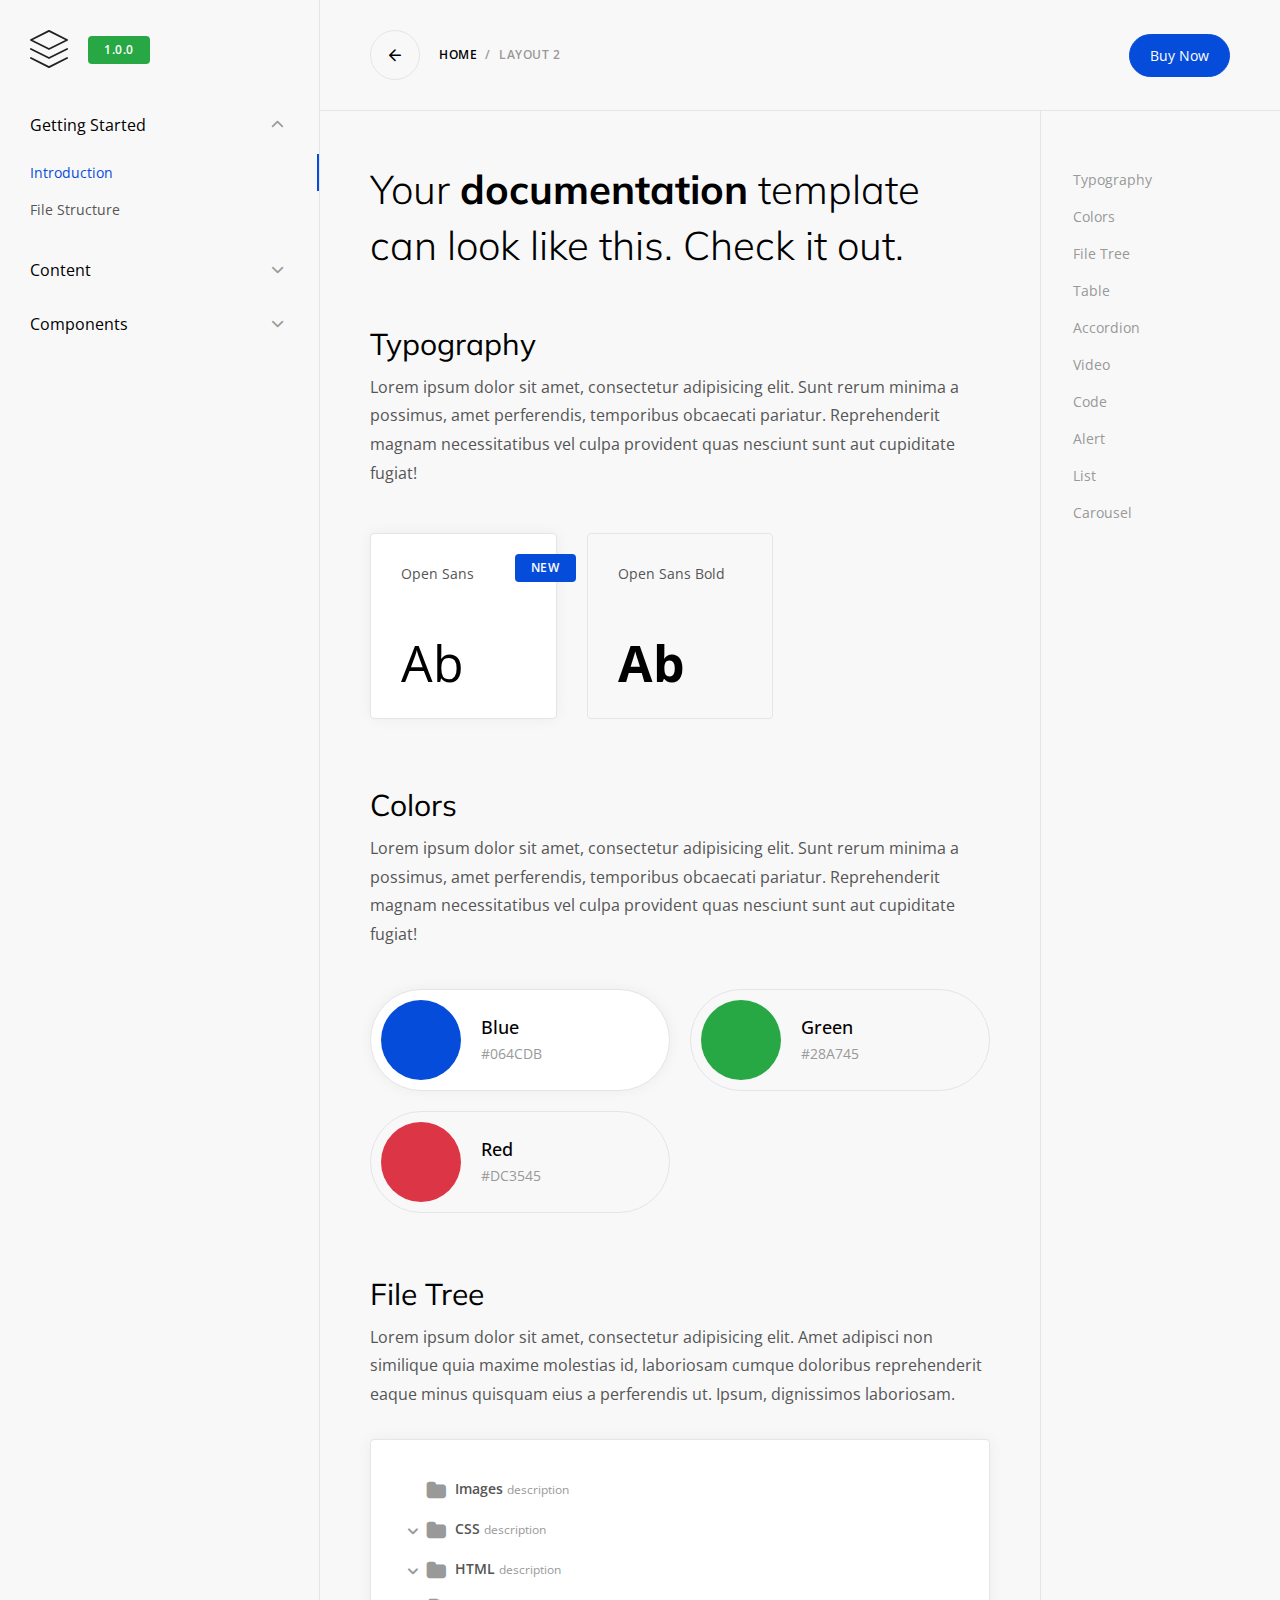
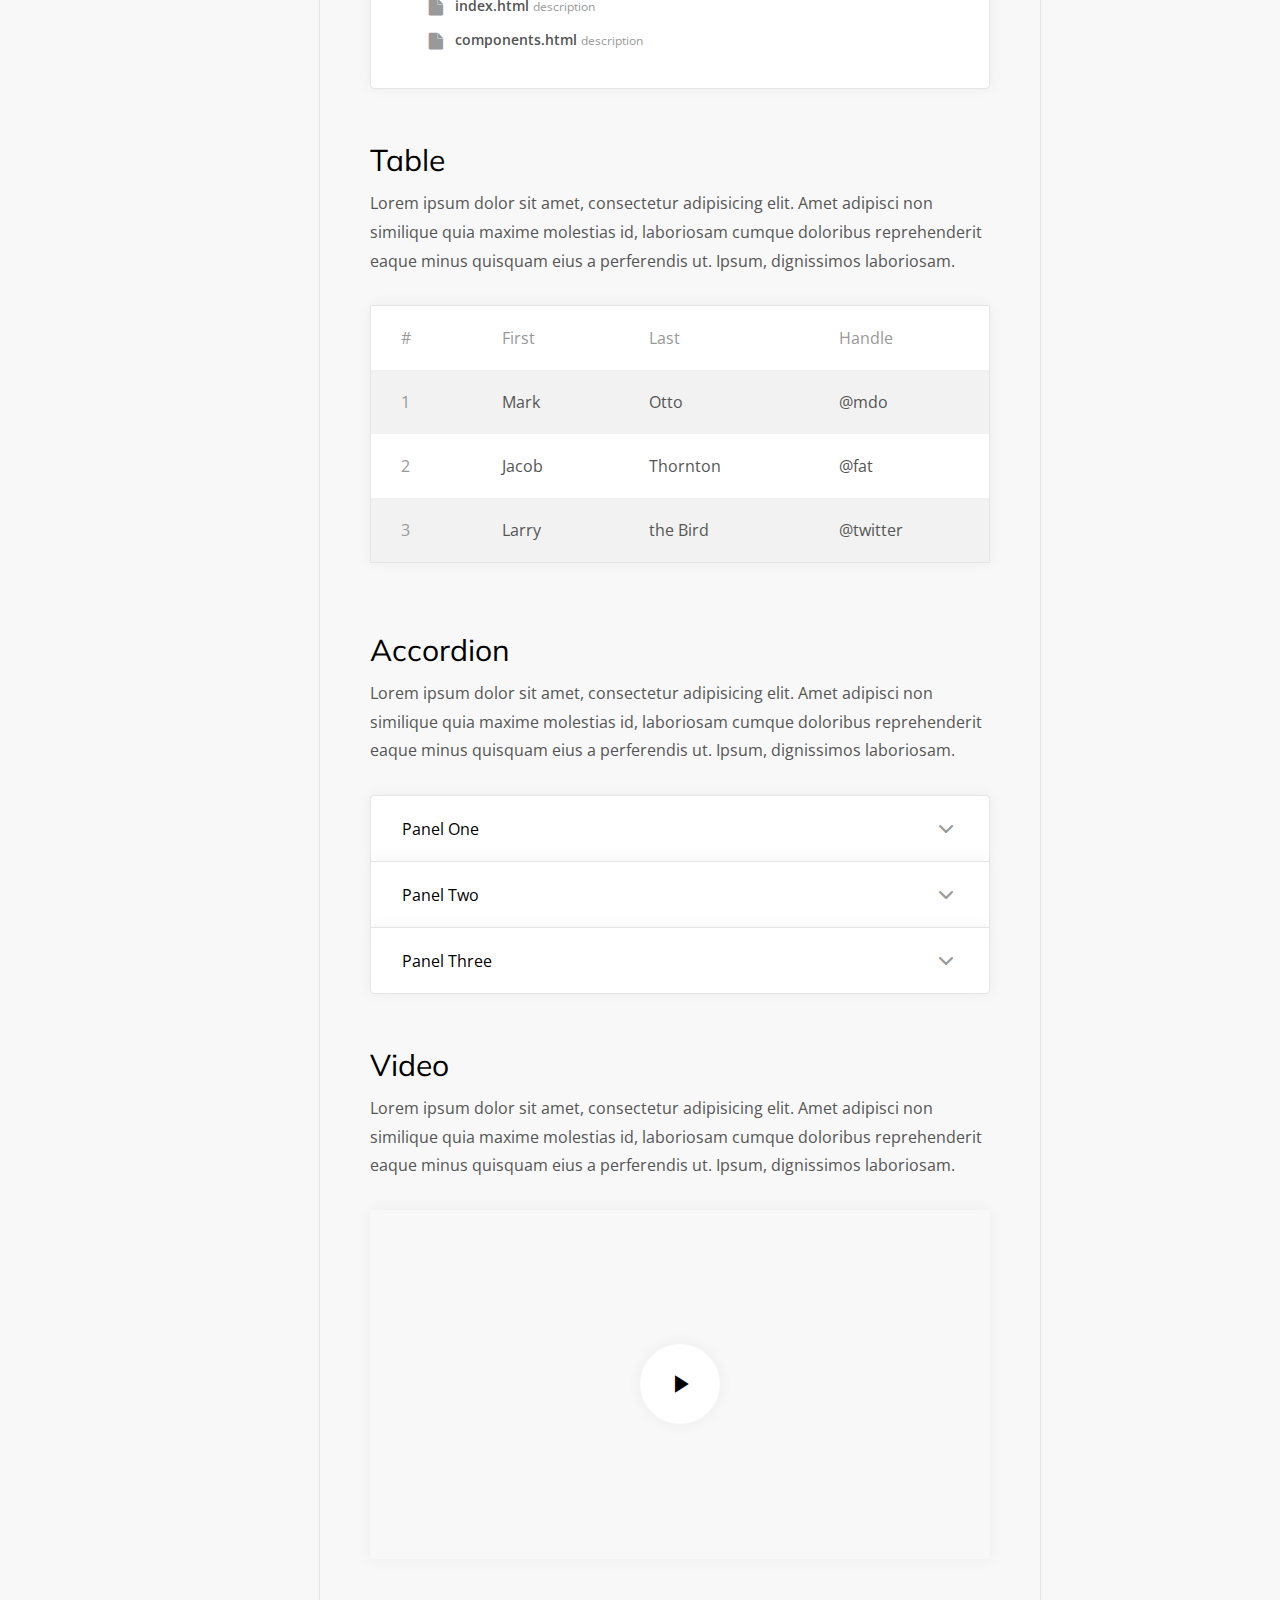
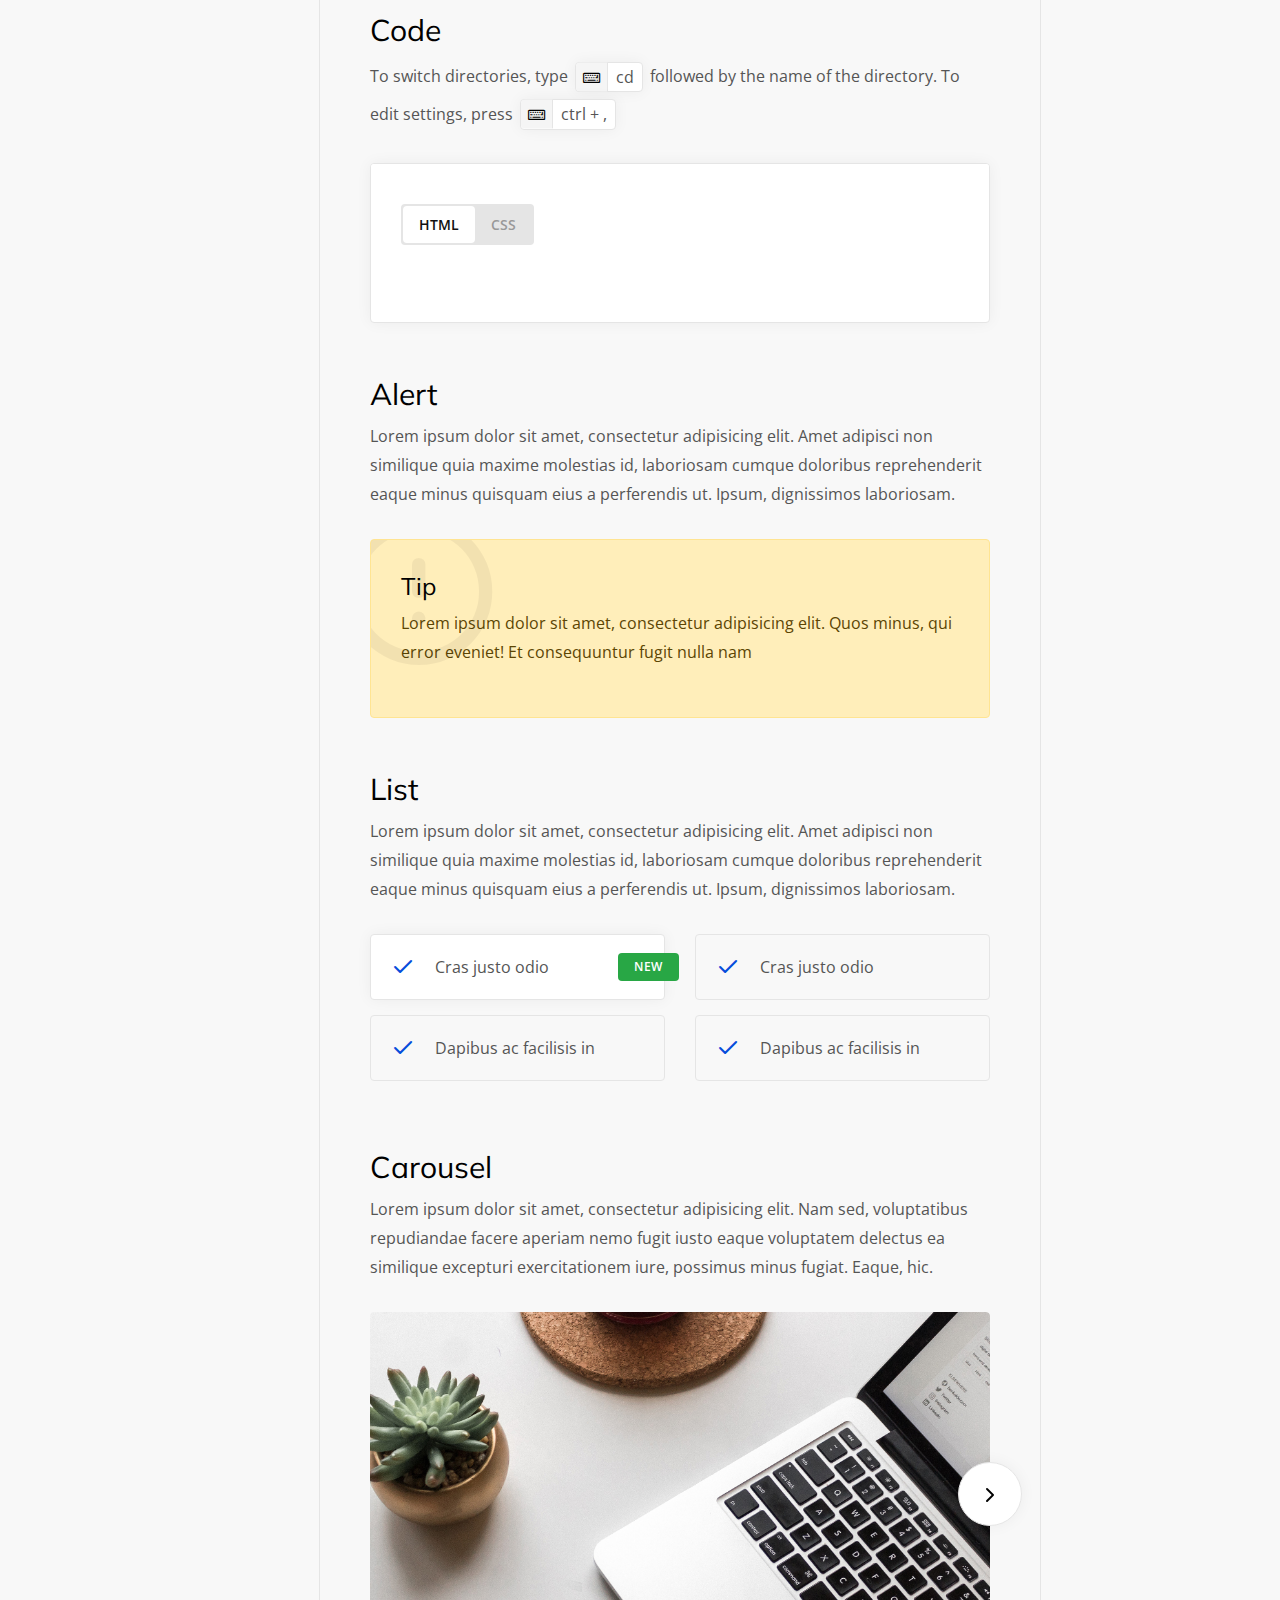
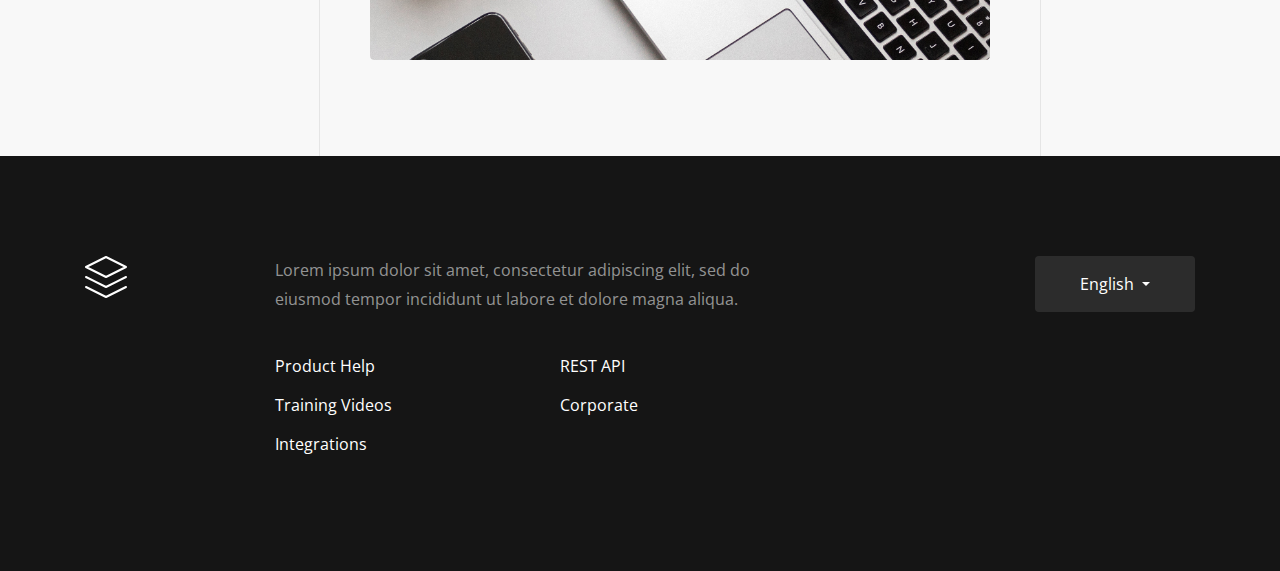
==== html/docs/layout-2.html @ 53ed900e "guidebook theme" ====
<!doctype html>
<html lang="en">
  <head>
    <meta charset="utf-8">
    <meta name="viewport" content="width=device-width, initial-scale=1, shrink-to-fit=no">
    <link rel="stylesheet" href="../../assets/css/vendor.css" />
    <link rel="stylesheet" href="../../assets/css/style.css" />

    <title>Layout - 2</title>
  </head>
  <body data-spy="scroll" data-target="#toc">


    <section class="py-0">
      <div class="container-fluid">
        <div class="row justify-content-between">

          <!-- navigation -->
          <aside class="col-lg-3 col-xxl-2 p-3 doc-sidebar">
            <div class="sticky">
              <nav class="navbar navbar-vertical navbar-expand-lg navbar-light">
                <div>
                  <a href="../../index.html" class="navbar-brand"><img src="../../assets/images/logo.svg" alt="Logo"><span class="badge badge-green ml-2">1.0.0</span></a>
                  <button class="navbar-toggler" type="button" data-toggle="collapse" data-target="#navbarSupportedContent" aria-controls="navbarSupportedContent" aria-expanded="false" aria-label="Toggle navigation">
                    <span class="navbar-toggler-icon"></span>
                  </button>
                </div>


                <div class="collapse navbar-collapse" id="navbarSupportedContent">
                  <ul id="page-nav" class="nav flex-column nav-vertical-2">
                    <li class="nav-item active">
                      <a class="nav-link" data-toggle="collapse" href="#menu-1" role="button" aria-expanded="true" aria-controls="menu-1">Getting Started</a>
                      <div class="collapse show" id="menu-1" data-parent="#page-nav">
                        <ul class="nav flex-column">
                          <li class="nav-item">
                            <a class="nav-link active" href="#">Introduction</a>
                          </li>
                          <li class="nav-item">
                            <a class="nav-link" href="#">File Structure</a>
                          </li>
                        </ul>
                      </div>
                    </li>
                    <li class="nav-item">
                      <a class="nav-link" data-toggle="collapse" href="#menu-2" role="button" aria-expanded="false" aria-controls="menu-2">Content</a>
                      <div class="collapse" id="menu-2" data-parent="#page-nav">
                        <div>
                          <ul class="nav flex-column">
                            <li class="nav-item">
                              <a class="nav-link" href="#">Typography</a>
                            </li>
                            <li class="nav-item">
                              <a class="nav-link" href="#">Tables</a>
                            </li>
                            <li class="nav-item">
                              <a class="nav-link" href="#">Images</a>
                            </li>
                          </ul>
                        </div>
                      </div>
                    </li>
                    <li class="nav-item">
                      <a class="nav-link" data-toggle="collapse" href="#menu-3" role="button" aria-expanded="false" aria-controls="menu-3">Components</a>
                      <div class="collapse" id="menu-3" data-parent="#page-nav">
                        <div>
                          <ul class="nav flex-column">
                            <li class="nav-item">
                              <a class="nav-link" href="#">Accordions</a>
                            </li>
                            <li class="nav-item">
                              <a class="nav-link" href="#">Alerts</a>
                            </li>
                            <li class="nav-item">
                              <a class="nav-link" href="#">Boxes</a>
                            </li>
                            <li class="nav-item">
                              <a class="nav-link" href="#">Buttons</a>
                            </li>
                            <li class="nav-item">
                              <a class="nav-link" href="#">Cards</a>
                            </li>
                            <li class="nav-item">
                              <a class="nav-link" href="#">Carousels</a>
                            </li>
                            <li class="nav-item">
                              <a class="nav-link" href="#">Code</a>
                            </li>
                            <li class="nav-item">
                              <a class="nav-link" href="#">Forms</a>
                            </li>
                            <li class="nav-item">
                              <a class="nav-link" href="#">List Groups</a>
                            </li>
                            <li class="nav-item">
                              <a class="nav-link" href="#">Steps</a>
                            </li>
                            <li class="nav-item">
                              <a class="nav-link" href="#">Tabs</a>
                            </li>
                            <li class="nav-item">
                              <a class="nav-link" href="#">Widgets</a>
                            </li>
                            <li class="nav-item">
                              <a class="nav-link" href="#">Mixed</a>
                            </li>
                          </ul>
                        </div>
                      </div>
                    </li>
                  </ul>
                </div>
              </nav>
            </div>
          </aside>
          <!-- / navigation -->


          <!-- content -->
          <article class="col-lg-9 col-xxl-10 doc-content">

            <div class="row">
              <div class="col">
                <div class="doc-content-header">
                  <div class="row align-items-center">
                    <div class="col">
                      <nav aria-label="breadcrumb" class="align-items-center">
                        <a href="../../index.html" class="breadcrumb-back" title="Back"></a>
                        <ol class="breadcrumb d-none d-lg-inline-flex"> 
                          <li class="breadcrumb-item"><a href="../../index.html">Home</a></li>
                          <li class="breadcrumb-item active" aria-current="page">Layout 2</li>
                        </ol>
                      </nav>
                    </div>
                    <div class="col text-right">
                      <a href="" class="btn btn-sm btn-primary btn-rounded">Buy Now</a>
                    </div>
                  </div>
                </div>
              </div>
            </div>

            <div class="row justify-content-between doc-content-body">
              <article class="col-md-9 col-xxl-8">

                <h1 class="h2 font-weight-light">Your <b>documentation</b> template can look like this. Check it out.</h1>


                <!-- typogrpahy -->
                <section id="section-1">
                  <h2 class="section-title-2">Typography <a data-scroll href="#section-1" class="anchor" data-toggle="tooltip" data-placement="top" title="Copy URL"><i class="icon-hash"></i></a></h2>
                  <p>Lorem ipsum dolor sit amet, consectetur adipisicing elit. Sunt rerum minima a possimus, amet perferendis, temporibus obcaecati pariatur. Reprehenderit magnam necessitatibus vel culpa provident quas nesciunt sunt aut cupiditate fugiat!</p>
                  <div class="row gutter-3">
                    <div class="col-6 col-md-4 col-xxl-3">
                      <div class="type boxed">
                        <div>
                          <span class="badge badge-primary">New</span>
                          <h5 class="type-title">Open Sans</h5>
                          <div class="type-example">
                            <span>Ab</span>
                          </div>
                        </div>
                      </div>
                    </div>
                    <div class="col-6 col-md-4 col-xxl-3">
                      <div class="type bordered">
                        <div>
                          <h5 class="type-title">Open Sans Bold</h5>
                          <div class="type-example">
                            <span class="font-weight-bold">Ab</span>
                          </div>
                        </div>
                      </div>
                    </div>
                  </div>
                </section>
                <!-- / typography -->


                <!-- colors -->
                <section id="section-2">
                  <h2 class="section-title-2">Colors <a data-scroll href="#section-2" class="anchor" data-toggle="tooltip" data-placement="top" title="Copy URL"><i class="icon-hash"></i></a></h2>
                  <p>Lorem ipsum dolor sit amet, consectetur adipisicing elit. Sunt rerum minima a possimus, amet perferendis, temporibus obcaecati pariatur. Reprehenderit magnam necessitatibus vel culpa provident quas nesciunt sunt aut cupiditate fugiat!</p>
                  <div class="row gutter-2">
                    <div class="col-md-6 col-xxl-4">
                      <div class="color boxed">
                        <span class="color-example bg-blue"></span>
                        <div class="color-info">
                          <h5 class="color-title">Blue</h5>
                          <span>#064CDB</span>
                        </div>
                      </div>
                    </div>
                    <div class="col-md-6 col-xxl-4">
                      <div class="color bordered">
                        <span class="color-example bg-green"></span>
                        <div class="color-info">
                          <h5 class="color-title">Green</h5>
                          <span>#28a745</span>
                        </div>
                      </div>
                    </div>
                    <div class="col-md-6 col-xxl-4">
                      <div class="color bordered">
                        <span class="color-example bg-red"></span>
                        <div class="color-info">
                          <h5 class="color-title">Red</h5>
                          <span>#dc3545</span>
                        </div>
                      </div>
                    </div>
                  </div>
                </section>
                <!-- / colors -->


                <!-- file tree -->
                <section id="section-3">
                  <h2 class="section-title-2">File Tree <a data-scroll href="#section-3" class="anchor" data-toggle="tooltip" data-placement="top" title="Copy URL"><i class="icon-hash"></i></a></h2>
                  <p>Lorem ipsum dolor sit amet, consectetur adipisicing elit. Amet adipisci non similique quia maxime molestias id, laboriosam cumque doloribus reprehenderit eaque minus quisquam eius a perferendis ut. Ipsum, dignissimos laboriosam.</p>
                  <div class="row">
                    <div class="col col-xxl-8">
                      <div class="boxed p-3">
                        <ul class="file-tree">
                          <li class="file-tree-folder empty">Images
                            <span>description</span>
                          </li>
                          <li class="file-tree-folder">CSS
                            <span>description</span>
                            <ul>
                              <li>file name <span>description</span></li>
                              <li>file name <span>description</span></li>
                            </ul>
                          </li>
                          <li class="file-tree-folder">HTML
                            <span>description</span>
                            <ul>
                              <li class="file-tree-folder">PAGES
                                <span>description</span>
                                <ul>
                                  <li>file name <span>description</span></li>
                                  <li>file name <span>description</span></li>
                                  <li>file name <span>description</span></li>
                                </ul>
                              </li>
                              <li>file name <span>description</span></li>
                              <li>file name <span>description</span></li>
                            </ul>
                          </li>
                          <li>index.html <span>description</span></li>
                          <li>components.html <span>description</span></li>
                        </ul>
                      </div>
                    </div>
                  </div>
                </section>
                <!-- / file tree -->


                <!-- table -->
                <section id="section-4">
                  <h2 class="section-title-2">Table <a data-scroll href="#section-4" class="anchor" data-toggle="tooltip" data-placement="top" title="Copy URL"><i class="icon-hash"></i></a></h2>
                  <p>Lorem ipsum dolor sit amet, consectetur adipisicing elit. Amet adipisci non similique quia maxime molestias id, laboriosam cumque doloribus reprehenderit eaque minus quisquam eius a perferendis ut. Ipsum, dignissimos laboriosam.</p>
                  <div class="row">
                    <div class="col col-xxl-8">
                      <div class="table-responsive-md">
                        <table class="table table-striped boxed">
                          <thead>
                            <tr>
                              <th scope="col">#</th>
                              <th scope="col">First</th>
                              <th scope="col">Last</th>
                              <th scope="col">Handle</th>
                            </tr>
                          </thead>
                          <tbody>
                            <tr>
                              <th scope="row">1</th>
                              <td>Mark</td>
                              <td>Otto</td>
                              <td>@mdo</td>
                            </tr>
                            <tr>
                              <th scope="row">2</th>
                              <td>Jacob</td>
                              <td>Thornton</td>
                              <td>@fat</td>
                            </tr>
                            <tr>
                              <th scope="row">3</th>
                              <td>Larry</td>
                              <td>the Bird</td>
                              <td>@twitter</td>
                            </tr>
                          </tbody>
                        </table>
                      </div>
                    </div>
                  </div>
                </section>
                <!-- / table -->


                <!-- accordion -->
                <section id="section-5">
                  <h2 class="section-title-2">Accordion <a data-scroll href="#section-5" class="anchor" data-toggle="tooltip" data-placement="top" title="Copy URL"><i class="icon-hash"></i></a></h2>
                  <p>Lorem ipsum dolor sit amet, consectetur adipisicing elit. Amet adipisci non similique quia maxime molestias id, laboriosam cumque doloribus reprehenderit eaque minus quisquam eius a perferendis ut. Ipsum, dignissimos laboriosam.</p>
                  <div class="row">
                    <div class="col col-xxl-8">
                      <div class="accordion accordion-card" id="accordionExample">
                        <div class="card">
                          <div class="card-header" id="headingOne">
                            <h5 class="mb-0">
                              <button class="btn btn-link" type="button" data-toggle="collapse" data-target="#collapseOne" aria-expanded="false" aria-controls="collapseOne">
                                Panel One
                              </button>
                            </h5>
                          </div>

                          <div id="collapseOne" class="collapse" aria-labelledby="headingOne" data-parent="#accordionExample">
                            <div class="card-body">
                              Anim pariatur cliche reprehenderit, enim eiusmod high life accusamus terry richardson ad squid. 3 wolf moon officia aute, non cupidatat skateboard dolor brunch. Food truck quinoa nesciunt laborum eiusmod. Brunch 3 wolf moon tempor, sunt aliqua put a bird on it squid single-origin coffee nulla assumenda shoreditch et. Nihil anim keffiyeh helvetica, craft beer labore wes anderson cred nesciunt sapiente ea proident. Ad vegan excepteur butcher vice lomo. Leggings occaecat craft beer farm-to-table, raw denim aesthetic synth nesciunt you probably haven't heard of them accusamus labore sustainable VHS.
                            </div>
                          </div>
                        </div>
                        <div class="card">
                          <div class="card-header" id="headingTwo">
                            <h5 class="mb-0">
                              <button class="btn btn-link collapsed" type="button" data-toggle="collapse" data-target="#collapseTwo" aria-expanded="false" aria-controls="collapseTwo">
                                Panel Two
                              </button>
                            </h5>
                          </div>
                          <div id="collapseTwo" class="collapse" aria-labelledby="headingTwo" data-parent="#accordionExample">
                            <div class="card-body">
                              Anim pariatur cliche reprehenderit, enim eiusmod high life accusamus terry richardson ad squid. 3 wolf moon officia aute, non cupidatat skateboard dolor brunch. Food truck quinoa nesciunt laborum eiusmod. Brunch 3 wolf moon tempor, sunt aliqua put a bird on it squid single-origin coffee nulla assumenda shoreditch et. Nihil anim keffiyeh helvetica, craft beer labore wes anderson cred nesciunt sapiente ea proident. Ad vegan excepteur butcher vice lomo. Leggings occaecat craft beer farm-to-table, raw denim aesthetic synth nesciunt you probably haven't heard of them accusamus labore sustainable VHS.
                            </div>
                          </div>
                        </div>
                        <div class="card">
                          <div class="card-header" id="headingThree">
                            <h5 class="mb-0">
                              <button class="btn btn-link collapsed" type="button" data-toggle="collapse" data-target="#collapseThree" aria-expanded="false" aria-controls="collapseThree">
                                Panel Three
                              </button>
                            </h5>
                          </div>
                          <div id="collapseThree" class="collapse" aria-labelledby="headingThree" data-parent="#accordionExample">
                            <div class="card-body">
                              Anim pariatur cliche reprehenderit, enim eiusmod high life accusamus terry richardson ad squid. 3 wolf moon officia aute, non cupidatat skateboard dolor brunch. Food truck quinoa nesciunt laborum eiusmod. Brunch 3 wolf moon tempor, sunt aliqua put a bird on it squid single-origin coffee nulla assumenda shoreditch et. Nihil anim keffiyeh helvetica, craft beer labore wes anderson cred nesciunt sapiente ea proident. Ad vegan excepteur butcher vice lomo. Leggings occaecat craft beer farm-to-table, raw denim aesthetic synth nesciunt you probably haven't heard of them accusamus labore sustainable VHS.
                            </div>
                          </div>
                        </div>
                      </div>
                    </div>
                  </div>
                </section>
                <!-- / accordion -->


                <!-- video -->
                <section id="section-6">
                  <h2 class="section-title-2">Video <a data-scroll href="#section-6" class="anchor" data-toggle="tooltip" data-placement="top" title="Copy URL"><i class="icon-hash"></i></a></h2>
                  <p>Lorem ipsum dolor sit amet, consectetur adipisicing elit. Amet adipisci non similique quia maxime molestias id, laboriosam cumque doloribus reprehenderit eaque minus quisquam eius a perferendis ut. Ipsum, dignissimos laboriosam.</p>
                  <div class="row">
                    <div class="col">
                      <video
                        id="video"
                        class="youtube video-js vjs-default-skin video-16-9"
                        controls
                        width="640" height="264"
                        data-setup='{ "techOrder": ["youtube"], "sources": [{ "type": "video/youtube", "src": "https://www.youtube.com/watch?v=DkeiKbqa02g"}], "youtube": { "ytControls": 2 } }'
                      >
                      </video>
                    </div>
                  </div>
                </section>
                <!-- / video -->


                <!-- code -->
                <section id="section-7">
                  <h2 class="section-title-2">Code <a data-scroll href="#section-7" class="anchor" data-toggle="tooltip" data-placement="top" title="Copy URL"><i class="icon-hash"></i></a></h2>
                  <p>To switch directories, type <kbd class="kbd">cd</kbd> followed by the name of the directory. To edit settings, press <kbd class="kbd">ctrl + ,</kbd></p>
                  <div class="row">
                    <div class="col">
                      <div class="card">
                        <div class="card-header no-border bg-white pb-0">
                          <ul class="nav nav-pills card-header-pills lavalamp" id="myTab" role="tablist">
                            <li class="nav-item">
                              <a class="nav-link active" id="home-tab" data-toggle="tab" href="#home" role="tab" aria-controls="home" aria-selected="true">HTML</a>
                            </li>
                            <li class="nav-item">
                              <a class="nav-link" id="profile-tab" data-toggle="tab" href="#profile" role="tab" aria-controls="profile" aria-selected="false">CSS</a>
                            </li>
                          </ul>
                        </div>
                        <div class="card-body">
                          <div class="tab-content" id="myTabContent">
                            <div class="tab-pane fade show active" id="home" role="tabpanel" aria-labelledby="home-tab">
                              <pre><code class="language-markup"></code></pre>
                            </div>
                            <div class="tab-pane fade" id="profile" role="tabpanel" aria-labelledby="profile-tab">
                              <pre><code class="language-css"></code></pre>
                            </div>
                          </div>
                        </div>
                      </div>
                    </div>
                  </div>
                </section>
                <!-- / code -->


                <!-- alerts -->
                <section id="section-8">
                  <h2 class="section-title-2">Alert <a data-scroll href="#section-8" class="anchor" data-toggle="tooltip" data-placement="top" title="Copy URL"><i class="icon-hash"></i></a></h2>
                  <p>Lorem ipsum dolor sit amet, consectetur adipisicing elit. Amet adipisci non similique quia maxime molestias id, laboriosam cumque doloribus reprehenderit eaque minus quisquam eius a perferendis ut. Ipsum, dignissimos laboriosam.</p>
                  <div class="row">
                    <div class="col">
                      <div class="alert alert-warning" role="alert">
                        <h4>Tip</h4>
                        <p>Lorem ipsum dolor sit amet, consectetur adipisicing elit. Quos minus, qui error eveniet! Et consequuntur fugit nulla nam</p>
                        <i class="icon-alert-circle"></i>
                      </div>
                    </div>
                  </div>
                </section>
                <!-- / alerts -->


                <!-- lists -->
                <section id="section-9">
                  <h2 class="section-title-2">List <a data-scroll href="#section-9" class="anchor" data-toggle="tooltip" data-placement="top" title="Copy URL"><i class="icon-hash"></i></a></h2>
                  <p>Lorem ipsum dolor sit amet, consectetur adipisicing elit. Amet adipisci non similique quia maxime molestias id, laboriosam cumque doloribus reprehenderit eaque minus quisquam eius a perferendis ut. Ipsum, dignissimos laboriosam.</p>
                  <div class="row">
                    <div class="col-md-6 col-xxl-4">
                      <ul class="list-group list-group-lines">
                        <li class="list-group-item d-flex align-items-center boxed">
                          <i class="icon-check2 mr-2 text-primary fs-24"></i>
                          Cras justo odio
                          <span class="badge badge-green">New</span>
                        </li>
                        <li class="list-group-item d-flex align-items-center">
                          <i class="icon-check2 mr-2 text-primary fs-24"></i>
                          Dapibus ac facilisis in
                        </li>
                      </ul>
                    </div>
                    <div class="col-md-6 col-xxl-4">
                      <ul class="list-group list-group-lines">
                        <li class="list-group-item d-flex align-items-center">
                          <i class="icon-check2 mr-2 text-primary fs-24"></i>
                          Cras justo odio
                        </li>
                        <li class="list-group-item d-flex align-items-center">
                          <i class="icon-check2 mr-2 text-primary fs-24"></i>
                          Dapibus ac facilisis in
                        </li>
                      </ul>
                    </div>
                  </div>
                </section>
                <!-- / lists -->



                <!-- carousel -->
                <section id="section-10">
                  <h2 class="section-title-2">Carousel <a data-scroll href="#section-10" class="anchor" data-toggle="tooltip" data-placement="top" title="Copy URL"><i class="icon-hash"></i></a></h2>
                  <p>Lorem ipsum dolor sit amet, consectetur adipisicing elit. Nam sed, voluptatibus repudiandae facere aperiam nemo fugit iusto eaque voluptatem delectus ea similique excepturi exercitationem iure, possimus minus fugiat. Eaque, hic.</p>
                  <div class="row">
                    <div class="col">
                      <div class="owl-carousel" data-items="[1,1,1]" data-margin="20" data-nav="true">
                        <figure class="photo">
                          <a class="lightbox" href="../../assets/images/image-1.jpg" title="Image title">
                            <img src="../../assets/images/image-1.jpg" alt="Image">
                          </a>
                        </figure>
                        <figure class="photo">
                          <a class="lightbox" href="../../assets/images/image-1.jpg" title="Image title">
                            <img src="../../assets/images/image-1.jpg" alt="Image">
                          </a>
                        </figure>
                        <figure class="photo">
                          <a class="lightbox" href="../../assets/images/image-1.jpg" title="Image title">
                            <img src="../../assets/images/image-1.jpg" alt="Image">
                          </a>
                        </figure>
                      </div>
                    </div>
                  </div>
                </section>
                <!-- / carousel -->


              </article>


              <aside class="col-md-3 col-xxl-3 d-none d-md-block">
                <div class="sticky">
                  <ul id="toc" class="nav flex-column toc">
                    <li class="nav-item">
                      <a data-scroll class="nav-link" href="#section-1">Typography</a>
                    </li>
                    <li class="nav-item">
                      <a data-scroll class="nav-link" href="#section-2">Colors</a>
                    </li>
                    <li class="nav-item">
                      <a data-scroll class="nav-link" href="#section-3">File Tree</a>
                    </li>
                    <li class="nav-item">
                      <a data-scroll class="nav-link" href="#section-4">Table</a>
                    </li>
                    <li class="nav-item">
                      <a data-scroll class="nav-link" href="#section-5">Accordion</a>
                    </li>
                    <li class="nav-item">
                      <a data-scroll class="nav-link" href="#section-6">Video</a>
                    </li>
                    <li class="nav-item">
                      <a data-scroll class="nav-link" href="#section-7">Code</a>
                    </li>
                    <li class="nav-item">
                      <a data-scroll class="nav-link" href="#section-8">Alert</a>
                    </li>
                    <li class="nav-item">
                      <a data-scroll class="nav-link" href="#section-9">List</a>
                    </li>
                    <li class="nav-item">
                      <a data-scroll class="nav-link" href="#section-10">Carousel</a>
                    </li>
                  </ul>
                </div>
              </aside>


            </div>

          </article>
          <!-- / content -->

        </div>
      </div>
    </section>


    <!-- footer -->
    <footer class="bg-dark">
      <div class="container">
        <div class="row gutter-3">
          <div class="col-12 col-md-2">
            <a href=""><img src="../../assets/images/logo-white.svg" alt="Logo"></a>
          </div>
          <div class="col-12 col-md-6 text-white">
            <p class="mb-4">Lorem ipsum dolor sit amet, consectetur adipiscing elit, sed do eiusmod tempor incididunt ut labore et dolore magna aliqua.</p>
            <div class="row">
              <div class="col">
                <ul class="list-group list-group-minimal">
                  <li class="list-group-item"><a href="" class="link">Product Help</a></li>
                  <li class="list-group-item"><a href="" class="link">Training Videos</a></li>
                  <li class="list-group-item"><a href="" class="link">Integrations</a></li>
                </ul>
              </div>
              <div class="col">
                <ul class="list-group list-group-minimal">
                  <li class="list-group-item"><a href="" class="link">REST API</a></li>
                  <li class="list-group-item"><a href="" class="link">Corporate</a></li>
                </ul>
              </div>
            </div>
          </div>
          <div class="col-12 col-md-4 col-lg-2 ml-auto text-md-right">
            <div class="dropdown">
              <button class="btn btn-inverted btn-block dropdown-toggle" type="button" id="dropdownMenuButton" data-toggle="dropdown" aria-haspopup="true" aria-expanded="false">
                English
              </button>
              <div class="dropdown-menu" aria-labelledby="dropdownMenuButton">
                <a class="dropdown-item" href="#">French</a>
                <a class="dropdown-item" href="#">German</a>
              </div>
            </div>
          </div>
        </div>
      </div>
    </footer>
    <!-- / footer -->


    <script src="../../assets/js/vendor.min.js"></script>
    <script src="../../assets/js/app.js"></script>
  </body>
</html>
---- assets/css/vendor.css ----
/**
 * Swiper 4.5.0
 * Most modern mobile touch slider and framework with hardware accelerated transitions
 * http://www.idangero.us/swiper/
 *
 * Copyright 2014-2019 Vladimir Kharlampidi
 *
 * Released under the MIT License
 *
 * Released on: February 22, 2019
 */
.swiper-container {
  margin: 0 auto;
  position: relative;
  overflow: hidden;
  list-style: none;
  padding: 0;
  /* Fix of Webkit flickering */
  z-index: 1;
}
.swiper-container-no-flexbox .swiper-slide {
  float: left;
}
.swiper-container-vertical > .swiper-wrapper {
  -webkit-box-orient: vertical;
  -webkit-box-direction: normal;
  -webkit-flex-direction: column;
  -ms-flex-direction: column;
  flex-direction: column;
}
.swiper-wrapper {
  position: relative;
  width: 100%;
  height: 100%;
  z-index: 1;
  display: -webkit-box;
  display: -webkit-flex;
  display: -ms-flexbox;
  display: flex;
  -webkit-transition-property: -webkit-transform;
  transition-property: -webkit-transform;
  -o-transition-property: transform;
  transition-property: transform;
  transition-property: transform, -webkit-transform;
  -webkit-box-sizing: content-box;
  box-sizing: content-box;
}
.swiper-container-android .swiper-slide,
.swiper-wrapper {
  -webkit-transform: translate3d(0px, 0, 0);
  transform: translate3d(0px, 0, 0);
}
.swiper-container-multirow > .swiper-wrapper {
  -webkit-flex-wrap: wrap;
  -ms-flex-wrap: wrap;
  flex-wrap: wrap;
}
.swiper-container-free-mode > .swiper-wrapper {
  -webkit-transition-timing-function: ease-out;
  -o-transition-timing-function: ease-out;
  transition-timing-function: ease-out;
  margin: 0 auto;
}
.swiper-slide {
  -webkit-flex-shrink: 0;
  -ms-flex-negative: 0;
  flex-shrink: 0;
  width: 100%;
  height: 100%;
  position: relative;
  -webkit-transition-property: -webkit-transform;
  transition-property: -webkit-transform;
  -o-transition-property: transform;
  transition-property: transform;
  transition-property: transform, -webkit-transform;
}
.swiper-slide-invisible-blank {
  visibility: hidden;
}
/* Auto Height */
.swiper-container-autoheight,
.swiper-container-autoheight .swiper-slide {
  height: auto;
}
.swiper-container-autoheight .swiper-wrapper {
  -webkit-box-align: start;
  -webkit-align-items: flex-start;
  -ms-flex-align: start;
  align-items: flex-start;
  -webkit-transition-property: height, -webkit-transform;
  transition-property: height, -webkit-transform;
  -o-transition-property: transform, height;
  transition-property: transform, height;
  transition-property: transform, height, -webkit-transform;
}
/* 3D Effects */
.swiper-container-3d {
  -webkit-perspective: 1200px;
  perspective: 1200px;
}
.swiper-container-3d .swiper-wrapper,
.swiper-container-3d .swiper-slide,
.swiper-container-3d .swiper-slide-shadow-left,
.swiper-container-3d .swiper-slide-shadow-right,
.swiper-container-3d .swiper-slide-shadow-top,
.swiper-container-3d .swiper-slide-shadow-bottom,
.swiper-container-3d .swiper-cube-shadow {
  -webkit-transform-style: preserve-3d;
  transform-style: preserve-3d;
}
.swiper-container-3d .swiper-slide-shadow-left,
.swiper-container-3d .swiper-slide-shadow-right,
.swiper-container-3d .swiper-slide-shadow-top,
.swiper-container-3d .swiper-slide-shadow-bottom {
  position: absolute;
  left: 0;
  top: 0;
  width: 100%;
  height: 100%;
  pointer-events: none;
  z-index: 10;
}
.swiper-container-3d .swiper-slide-shadow-left {
  background-image: -webkit-gradient(linear, right top, left top, from(rgba(0, 0, 0, 0.5)), to(rgba(0, 0, 0, 0)));
  background-image: -webkit-linear-gradient(right, rgba(0, 0, 0, 0.5), rgba(0, 0, 0, 0));
  background-image: -o-linear-gradient(right, rgba(0, 0, 0, 0.5), rgba(0, 0, 0, 0));
  background-image: linear-gradient(to left, rgba(0, 0, 0, 0.5), rgba(0, 0, 0, 0));
}
.swiper-container-3d .swiper-slide-shadow-right {
  background-image: -webkit-gradient(linear, left top, right top, from(rgba(0, 0, 0, 0.5)), to(rgba(0, 0, 0, 0)));
  background-image: -webkit-linear-gradient(left, rgba(0, 0, 0, 0.5), rgba(0, 0, 0, 0));
  background-image: -o-linear-gradient(left, rgba(0, 0, 0, 0.5), rgba(0, 0, 0, 0));
  background-image: linear-gradient(to right, rgba(0, 0, 0, 0.5), rgba(0, 0, 0, 0));
}
.swiper-container-3d .swiper-slide-shadow-top {
  background-image: -webkit-gradient(linear, left bottom, left top, from(rgba(0, 0, 0, 0.5)), to(rgba(0, 0, 0, 0)));
  background-image: -webkit-linear-gradient(bottom, rgba(0, 0, 0, 0.5), rgba(0, 0, 0, 0));
  background-image: -o-linear-gradient(bottom, rgba(0, 0, 0, 0.5), rgba(0, 0, 0, 0));
  background-image: linear-gradient(to top, rgba(0, 0, 0, 0.5), rgba(0, 0, 0, 0));
}
.swiper-container-3d .swiper-slide-shadow-bottom {
  background-image: -webkit-gradient(linear, left top, left bottom, from(rgba(0, 0, 0, 0.5)), to(rgba(0, 0, 0, 0)));
  background-image: -webkit-linear-gradient(top, rgba(0, 0, 0, 0.5), rgba(0, 0, 0, 0));
  background-image: -o-linear-gradient(top, rgba(0, 0, 0, 0.5), rgba(0, 0, 0, 0));
  background-image: linear-gradient(to bottom, rgba(0, 0, 0, 0.5), rgba(0, 0, 0, 0));
}
/* IE10 Windows Phone 8 Fixes */
.swiper-container-wp8-horizontal,
.swiper-container-wp8-horizontal > .swiper-wrapper {
  -ms-touch-action: pan-y;
  touch-action: pan-y;
}
.swiper-container-wp8-vertical,
.swiper-container-wp8-vertical > .swiper-wrapper {
  -ms-touch-action: pan-x;
  touch-action: pan-x;
}
.swiper-button-prev,
.swiper-button-next {
  position: absolute;
  top: 50%;
  width: 27px;
  height: 44px;
  margin-top: -22px;
  z-index: 10;
  cursor: pointer;
  background-size: 27px 44px;
  background-position: center;
  background-repeat: no-repeat;
}
.swiper-button-prev.swiper-button-disabled,
.swiper-button-next.swiper-button-disabled {
  opacity: 0.35;
  cursor: auto;
  pointer-events: none;
}
.swiper-button-prev,
.swiper-container-rtl .swiper-button-next {
  background-image: url("data:image/svg+xml;charset=utf-8,%3Csvg%20xmlns%3D'http%3A%2F%2Fwww.w3.org%2F2000%2Fsvg'%20viewBox%3D'0%200%2027%2044'%3E%3Cpath%20d%3D'M0%2C22L22%2C0l2.1%2C2.1L4.2%2C22l19.9%2C19.9L22%2C44L0%2C22L0%2C22L0%2C22z'%20fill%3D'%23007aff'%2F%3E%3C%2Fsvg%3E");
  left: 10px;
  right: auto;
}
.swiper-button-next,
.swiper-container-rtl .swiper-button-prev {
  background-image: url("data:image/svg+xml;charset=utf-8,%3Csvg%20xmlns%3D'http%3A%2F%2Fwww.w3.org%2F2000%2Fsvg'%20viewBox%3D'0%200%2027%2044'%3E%3Cpath%20d%3D'M27%2C22L27%2C22L5%2C44l-2.1-2.1L22.8%2C22L2.9%2C2.1L5%2C0L27%2C22L27%2C22z'%20fill%3D'%23007aff'%2F%3E%3C%2Fsvg%3E");
  right: 10px;
  left: auto;
}
.swiper-button-prev.swiper-button-white,
.swiper-container-rtl .swiper-button-next.swiper-button-white {
  background-image: url("data:image/svg+xml;charset=utf-8,%3Csvg%20xmlns%3D'http%3A%2F%2Fwww.w3.org%2F2000%2Fsvg'%20viewBox%3D'0%200%2027%2044'%3E%3Cpath%20d%3D'M0%2C22L22%2C0l2.1%2C2.1L4.2%2C22l19.9%2C19.9L22%2C44L0%2C22L0%2C22L0%2C22z'%20fill%3D'%23ffffff'%2F%3E%3C%2Fsvg%3E");
}
.swiper-button-next.swiper-button-white,
.swiper-container-rtl .swiper-button-prev.swiper-button-white {
  background-image: url("data:image/svg+xml;charset=utf-8,%3Csvg%20xmlns%3D'http%3A%2F%2Fwww.w3.org%2F2000%2Fsvg'%20viewBox%3D'0%200%2027%2044'%3E%3Cpath%20d%3D'M27%2C22L27%2C22L5%2C44l-2.1-2.1L22.8%2C22L2.9%2C2.1L5%2C0L27%2C22L27%2C22z'%20fill%3D'%23ffffff'%2F%3E%3C%2Fsvg%3E");
}
.swiper-button-prev.swiper-button-black,
.swiper-container-rtl .swiper-button-next.swiper-button-black {
  background-image: url("data:image/svg+xml;charset=utf-8,%3Csvg%20xmlns%3D'http%3A%2F%2Fwww.w3.org%2F2000%2Fsvg'%20viewBox%3D'0%200%2027%2044'%3E%3Cpath%20d%3D'M0%2C22L22%2C0l2.1%2C2.1L4.2%2C22l19.9%2C19.9L22%2C44L0%2C22L0%2C22L0%2C22z'%20fill%3D'%23000000'%2F%3E%3C%2Fsvg%3E");
}
.swiper-button-next.swiper-button-black,
.swiper-container-rtl .swiper-button-prev.swiper-button-black {
  background-image: url("data:image/svg+xml;charset=utf-8,%3Csvg%20xmlns%3D'http%3A%2F%2Fwww.w3.org%2F2000%2Fsvg'%20viewBox%3D'0%200%2027%2044'%3E%3Cpath%20d%3D'M27%2C22L27%2C22L5%2C44l-2.1-2.1L22.8%2C22L2.9%2C2.1L5%2C0L27%2C22L27%2C22z'%20fill%3D'%23000000'%2F%3E%3C%2Fsvg%3E");
}
.swiper-button-lock {
  display: none;
}
.swiper-pagination {
  position: absolute;
  text-align: center;
  -webkit-transition: 300ms opacity;
  -o-transition: 300ms opacity;
  transition: 300ms opacity;
  -webkit-transform: translate3d(0, 0, 0);
  transform: translate3d(0, 0, 0);
  z-index: 10;
}
.swiper-pagination.swiper-pagination-hidden {
  opacity: 0;
}
/* Common Styles */
.swiper-pagination-fraction,
.swiper-pagination-custom,
.swiper-container-horizontal > .swiper-pagination-bullets {
  bottom: 10px;
  left: 0;
  width: 100%;
}
/* Bullets */
.swiper-pagination-bullets-dynamic {
  overflow: hidden;
  font-size: 0;
}
.swiper-pagination-bullets-dynamic .swiper-pagination-bullet {
  -webkit-transform: scale(0.33);
  -ms-transform: scale(0.33);
  transform: scale(0.33);
  position: relative;
}
.swiper-pagination-bullets-dynamic .swiper-pagination-bullet-active {
  -webkit-transform: scale(1);
  -ms-transform: scale(1);
  transform: scale(1);
}
.swiper-pagination-bullets-dynamic .swiper-pagination-bullet-active-main {
  -webkit-transform: scale(1);
  -ms-transform: scale(1);
  transform: scale(1);
}
.swiper-pagination-bullets-dynamic .swiper-pagination-bullet-active-prev {
  -webkit-transform: scale(0.66);
  -ms-transform: scale(0.66);
  transform: scale(0.66);
}
.swiper-pagination-bullets-dynamic .swiper-pagination-bullet-active-prev-prev {
  -webkit-transform: scale(0.33);
  -ms-transform: scale(0.33);
  transform: scale(0.33);
}
.swiper-pagination-bullets-dynamic .swiper-pagination-bullet-active-next {
  -webkit-transform: scale(0.66);
  -ms-transform: scale(0.66);
  transform: scale(0.66);
}
.swiper-pagination-bullets-dynamic .swiper-pagination-bullet-active-next-next {
  -webkit-transform: scale(0.33);
  -ms-transform: scale(0.33);
  transform: scale(0.33);
}
.swiper-pagination-bullet {
  width: 8px;
  height: 8px;
  display: inline-block;
  border-radius: 100%;
  background: #000;
  opacity: 0.2;
}
button.swiper-pagination-bullet {
  border: none;
  margin: 0;
  padding: 0;
  -webkit-box-shadow: none;
  box-shadow: none;
  -webkit-appearance: none;
  -moz-appearance: none;
  appearance: none;
}
.swiper-pagination-clickable .swiper-pagination-bullet {
  cursor: pointer;
}
.swiper-pagination-bullet-active {
  opacity: 1;
  background: #007aff;
}
.swiper-container-vertical > .swiper-pagination-bullets {
  right: 10px;
  top: 50%;
  -webkit-transform: translate3d(0px, -50%, 0);
  transform: translate3d(0px, -50%, 0);
}
.swiper-container-vertical > .swiper-pagination-bullets .swiper-pagination-bullet {
  margin: 6px 0;
  display: block;
}
.swiper-container-vertical > .swiper-pagination-bullets.swiper-pagination-bullets-dynamic {
  top: 50%;
  -webkit-transform: translateY(-50%);
  -ms-transform: translateY(-50%);
  transform: translateY(-50%);
  width: 8px;
}
.swiper-container-vertical > .swiper-pagination-bullets.swiper-pagination-bullets-dynamic .swiper-pagination-bullet {
  display: inline-block;
  -webkit-transition: 200ms top, 200ms -webkit-transform;
  transition: 200ms top, 200ms -webkit-transform;
  -o-transition: 200ms transform, 200ms top;
  transition: 200ms transform, 200ms top;
  transition: 200ms transform, 200ms top, 200ms -webkit-transform;
}
.swiper-container-horizontal > .swiper-pagination-bullets .swiper-pagination-bullet {
  margin: 0 4px;
}
.swiper-container-horizontal > .swiper-pagination-bullets.swiper-pagination-bullets-dynamic {
  left: 50%;
  -webkit-transform: translateX(-50%);
  -ms-transform: translateX(-50%);
  transform: translateX(-50%);
  white-space: nowrap;
}
.swiper-container-horizontal > .swiper-pagination-bullets.swiper-pagination-bullets-dynamic .swiper-pagination-bullet {
  -webkit-transition: 200ms left, 200ms -webkit-transform;
  transition: 200ms left, 200ms -webkit-transform;
  -o-transition: 200ms transform, 200ms left;
  transition: 200ms transform, 200ms left;
  transition: 200ms transform, 200ms left, 200ms -webkit-transform;
}
.swiper-container-horizontal.swiper-container-rtl > .swiper-pagination-bullets-dynamic .swiper-pagination-bullet {
  -webkit-transition: 200ms right, 200ms -webkit-transform;
  transition: 200ms right, 200ms -webkit-transform;
  -o-transition: 200ms transform, 200ms right;
  transition: 200ms transform, 200ms right;
  transition: 200ms transform, 200ms right, 200ms -webkit-transform;
}
/* Progress */
.swiper-pagination-progressbar {
  background: rgba(0, 0, 0, 0.25);
  position: absolute;
}
.swiper-pagination-progressbar .swiper-pagination-progressbar-fill {
  background: #007aff;
  position: absolute;
  left: 0;
  top: 0;
  width: 100%;
  height: 100%;
  -webkit-transform: scale(0);
  -ms-transform: scale(0);
  transform: scale(0);
  -webkit-transform-origin: left top;
  -ms-transform-origin: left top;
  transform-origin: left top;
}
.swiper-container-rtl .swiper-pagination-progressbar .swiper-pagination-progressbar-fill {
  -webkit-transform-origin: right top;
  -ms-transform-origin: right top;
  transform-origin: right top;
}
.swiper-container-horizontal > .swiper-pagination-progressbar,
.swiper-container-vertical > .swiper-pagination-progressbar.swiper-pagination-progressbar-opposite {
  width: 100%;
  height: 4px;
  left: 0;
  top: 0;
}
.swiper-container-vertical > .swiper-pagination-progressbar,
.swiper-container-horizontal > .swiper-pagination-progressbar.swiper-pagination-progressbar-opposite {
  width: 4px;
  height: 100%;
  left: 0;
  top: 0;
}
.swiper-pagination-white .swiper-pagination-bullet-active {
  background: #ffffff;
}
.swiper-pagination-progressbar.swiper-pagination-white {
  background: rgba(255, 255, 255, 0.25);
}
.swiper-pagination-progressbar.swiper-pagination-white .swiper-pagination-progressbar-fill {
  background: #ffffff;
}
.swiper-pagination-black .swiper-pagination-bullet-active {
  background: #000000;
}
.swiper-pagination-progressbar.swiper-pagination-black {
  background: rgba(0, 0, 0, 0.25);
}
.swiper-pagination-progressbar.swiper-pagination-black .swiper-pagination-progressbar-fill {
  background: #000000;
}
.swiper-pagination-lock {
  display: none;
}
/* Scrollbar */
.swiper-scrollbar {
  border-radius: 10px;
  position: relative;
  -ms-touch-action: none;
  background: rgba(0, 0, 0, 0.1);
}
.swiper-container-horizontal > .swiper-scrollbar {
  position: absolute;
  left: 1%;
  bottom: 3px;
  z-index: 50;
  height: 5px;
  width: 98%;
}
.swiper-container-vertical > .swiper-scrollbar {
  position: absolute;
  right: 3px;
  top: 1%;
  z-index: 50;
  width: 5px;
  height: 98%;
}
.swiper-scrollbar-drag {
  height: 100%;
  width: 100%;
  position: relative;
  background: rgba(0, 0, 0, 0.5);
  border-radius: 10px;
  left: 0;
  top: 0;
}
.swiper-scrollbar-cursor-drag {
  cursor: move;
}
.swiper-scrollbar-lock {
  display: none;
}
.swiper-zoom-container {
  width: 100%;
  height: 100%;
  display: -webkit-box;
  display: -webkit-flex;
  display: -ms-flexbox;
  display: flex;
  -webkit-box-pack: center;
  -webkit-justify-content: center;
  -ms-flex-pack: center;
  justify-content: center;
  -webkit-box-align: center;
  -webkit-align-items: center;
  -ms-flex-align: center;
  align-items: center;
  text-align: center;
}
.swiper-zoom-container > img,
.swiper-zoom-container > svg,
.swiper-zoom-container > canvas {
  max-width: 100%;
  max-height: 100%;
  -o-object-fit: contain;
  object-fit: contain;
}
.swiper-slide-zoomed {
  cursor: move;
}
/* Preloader */
.swiper-lazy-preloader {
  width: 42px;
  height: 42px;
  position: absolute;
  left: 50%;
  top: 50%;
  margin-left: -21px;
  margin-top: -21px;
  z-index: 10;
  -webkit-transform-origin: 50%;
  -ms-transform-origin: 50%;
  transform-origin: 50%;
  -webkit-animation: swiper-preloader-spin 1s steps(12, end) infinite;
  animation: swiper-preloader-spin 1s steps(12, end) infinite;
}
.swiper-lazy-preloader:after {
  display: block;
  content: '';
  width: 100%;
  height: 100%;
  background-image: url("data:image/svg+xml;charset=utf-8,%3Csvg%20viewBox%3D'0%200%20120%20120'%20xmlns%3D'http%3A%2F%2Fwww.w3.org%2F2000%2Fsvg'%20xmlns%3Axlink%3D'http%3A%2F%2Fwww.w3.org%2F1999%2Fxlink'%3E%3Cdefs%3E%3Cline%20id%3D'l'%20x1%3D'60'%20x2%3D'60'%20y1%3D'7'%20y2%3D'27'%20stroke%3D'%236c6c6c'%20stroke-width%3D'11'%20stroke-linecap%3D'round'%2F%3E%3C%2Fdefs%3E%3Cg%3E%3Cuse%20xlink%3Ahref%3D'%23l'%20opacity%3D'.27'%2F%3E%3Cuse%20xlink%3Ahref%3D'%23l'%20opacity%3D'.27'%20transform%3D'rotate(30%2060%2C60)'%2F%3E%3Cuse%20xlink%3Ahref%3D'%23l'%20opacity%3D'.27'%20transform%3D'rotate(60%2060%2C60)'%2F%3E%3Cuse%20xlink%3Ahref%3D'%23l'%20opacity%3D'.27'%20transform%3D'rotate(90%2060%2C60)'%2F%3E%3Cuse%20xlink%3Ahref%3D'%23l'%20opacity%3D'.27'%20transform%3D'rotate(120%2060%2C60)'%2F%3E%3Cuse%20xlink%3Ahref%3D'%23l'%20opacity%3D'.27'%20transform%3D'rotate(150%2060%2C60)'%2F%3E%3Cuse%20xlink%3Ahref%3D'%23l'%20opacity%3D'.37'%20transform%3D'rotate(180%2060%2C60)'%2F%3E%3Cuse%20xlink%3Ahref%3D'%23l'%20opacity%3D'.46'%20transform%3D'rotate(210%2060%2C60)'%2F%3E%3Cuse%20xlink%3Ahref%3D'%23l'%20opacity%3D'.56'%20transform%3D'rotate(240%2060%2C60)'%2F%3E%3Cuse%20xlink%3Ahref%3D'%23l'%20opacity%3D'.66'%20transform%3D'rotate(270%2060%2C60)'%2F%3E%3Cuse%20xlink%3Ahref%3D'%23l'%20opacity%3D'.75'%20transform%3D'rotate(300%2060%2C60)'%2F%3E%3Cuse%20xlink%3Ahref%3D'%23l'%20opacity%3D'.85'%20transform%3D'rotate(330%2060%2C60)'%2F%3E%3C%2Fg%3E%3C%2Fsvg%3E");
  background-position: 50%;
  background-size: 100%;
  background-repeat: no-repeat;
}
.swiper-lazy-preloader-white:after {
  background-image: url("data:image/svg+xml;charset=utf-8,%3Csvg%20viewBox%3D'0%200%20120%20120'%20xmlns%3D'http%3A%2F%2Fwww.w3.org%2F2000%2Fsvg'%20xmlns%3Axlink%3D'http%3A%2F%2Fwww.w3.org%2F1999%2Fxlink'%3E%3Cdefs%3E%3Cline%20id%3D'l'%20x1%3D'60'%20x2%3D'60'%20y1%3D'7'%20y2%3D'27'%20stroke%3D'%23fff'%20stroke-width%3D'11'%20stroke-linecap%3D'round'%2F%3E%3C%2Fdefs%3E%3Cg%3E%3Cuse%20xlink%3Ahref%3D'%23l'%20opacity%3D'.27'%2F%3E%3Cuse%20xlink%3Ahref%3D'%23l'%20opacity%3D'.27'%20transform%3D'rotate(30%2060%2C60)'%2F%3E%3Cuse%20xlink%3Ahref%3D'%23l'%20opacity%3D'.27'%20transform%3D'rotate(60%2060%2C60)'%2F%3E%3Cuse%20xlink%3Ahref%3D'%23l'%20opacity%3D'.27'%20transform%3D'rotate(90%2060%2C60)'%2F%3E%3Cuse%20xlink%3Ahref%3D'%23l'%20opacity%3D'.27'%20transform%3D'rotate(120%2060%2C60)'%2F%3E%3Cuse%20xlink%3Ahref%3D'%23l'%20opacity%3D'.27'%20transform%3D'rotate(150%2060%2C60)'%2F%3E%3Cuse%20xlink%3Ahref%3D'%23l'%20opacity%3D'.37'%20transform%3D'rotate(180%2060%2C60)'%2F%3E%3Cuse%20xlink%3Ahref%3D'%23l'%20opacity%3D'.46'%20transform%3D'rotate(210%2060%2C60)'%2F%3E%3Cuse%20xlink%3Ahref%3D'%23l'%20opacity%3D'.56'%20transform%3D'rotate(240%2060%2C60)'%2F%3E%3Cuse%20xlink%3Ahref%3D'%23l'%20opacity%3D'.66'%20transform%3D'rotate(270%2060%2C60)'%2F%3E%3Cuse%20xlink%3Ahref%3D'%23l'%20opacity%3D'.75'%20transform%3D'rotate(300%2060%2C60)'%2F%3E%3Cuse%20xlink%3Ahref%3D'%23l'%20opacity%3D'.85'%20transform%3D'rotate(330%2060%2C60)'%2F%3E%3C%2Fg%3E%3C%2Fsvg%3E");
}
@-webkit-keyframes swiper-preloader-spin {
  100% {
    -webkit-transform: rotate(360deg);
    transform: rotate(360deg);
  }
}
@keyframes swiper-preloader-spin {
  100% {
    -webkit-transform: rotate(360deg);
    transform: rotate(360deg);
  }
}
/* a11y */
.swiper-container .swiper-notification {
  position: absolute;
  left: 0;
  top: 0;
  pointer-events: none;
  opacity: 0;
  z-index: -1000;
}
.swiper-container-fade.swiper-container-free-mode .swiper-slide {
  -webkit-transition-timing-function: ease-out;
  -o-transition-timing-function: ease-out;
  transition-timing-function: ease-out;
}
.swiper-container-fade .swiper-slide {
  pointer-events: none;
  -webkit-transition-property: opacity;
  -o-transition-property: opacity;
  transition-property: opacity;
}
.swiper-container-fade .swiper-slide .swiper-slide {
  pointer-events: none;
}
.swiper-container-fade .swiper-slide-active,
.swiper-container-fade .swiper-slide-active .swiper-slide-active {
  pointer-events: auto;
}
.swiper-container-cube {
  overflow: visible;
}
.swiper-container-cube .swiper-slide {
  pointer-events: none;
  -webkit-backface-visibility: hidden;
  backface-visibility: hidden;
  z-index: 1;
  visibility: hidden;
  -webkit-transform-origin: 0 0;
  -ms-transform-origin: 0 0;
  transform-origin: 0 0;
  width: 100%;
  height: 100%;
}
.swiper-container-cube .swiper-slide .swiper-slide {
  pointer-events: none;
}
.swiper-container-cube.swiper-container-rtl .swiper-slide {
  -webkit-transform-origin: 100% 0;
  -ms-transform-origin: 100% 0;
  transform-origin: 100% 0;
}
.swiper-container-cube .swiper-slide-active,
.swiper-container-cube .swiper-slide-active .swiper-slide-active {
  pointer-events: auto;
}
.swiper-container-cube .swiper-slide-active,
.swiper-container-cube .swiper-slide-next,
.swiper-container-cube .swiper-slide-prev,
.swiper-container-cube .swiper-slide-next + .swiper-slide {
  pointer-events: auto;
  visibility: visible;
}
.swiper-container-cube .swiper-slide-shadow-top,
.swiper-container-cube .swiper-slide-shadow-bottom,
.swiper-container-cube .swiper-slide-shadow-left,
.swiper-container-cube .swiper-slide-shadow-right {
  z-index: 0;
  -webkit-backface-visibility: hidden;
  backface-visibility: hidden;
}
.swiper-container-cube .swiper-cube-shadow {
  position: absolute;
  left: 0;
  bottom: 0px;
  width: 100%;
  height: 100%;
  background: #000;
  opacity: 0.6;
  -webkit-filter: blur(50px);
  filter: blur(50px);
  z-index: 0;
}
.swiper-container-flip {
  overflow: visible;
}
.swiper-container-flip .swiper-slide {
  pointer-events: none;
  -webkit-backface-visibility: hidden;
  backface-visibility: hidden;
  z-index: 1;
}
.swiper-container-flip .swiper-slide .swiper-slide {
  pointer-events: none;
}
.swiper-container-flip .swiper-slide-active,
.swiper-container-flip .swiper-slide-active .swiper-slide-active {
  pointer-events: auto;
}
.swiper-container-flip .swiper-slide-shadow-top,
.swiper-container-flip .swiper-slide-shadow-bottom,
.swiper-container-flip .swiper-slide-shadow-left,
.swiper-container-flip .swiper-slide-shadow-right {
  z-index: 0;
  -webkit-backface-visibility: hidden;
  backface-visibility: hidden;
}
.swiper-container-coverflow .swiper-wrapper {
  /* Windows 8 IE 10 fix */
  -ms-perspective: 1200px;
}

/**
 * Owl Carousel v2.3.4
 * Copyright 2013-2018 David Deutsch
 * Licensed under: SEE LICENSE IN https://github.com/OwlCarousel2/OwlCarousel2/blob/master/LICENSE
 */
/*
 *  Owl Carousel - Core
 */
.owl-carousel {
  display: none;
  width: 100%;
  -webkit-tap-highlight-color: transparent;
  /* position relative and z-index fix webkit rendering fonts issue */
  position: relative;
  z-index: 1; }
  .owl-carousel .owl-stage {
    position: relative;
    -ms-touch-action: pan-Y;
    touch-action: manipulation;
    -moz-backface-visibility: hidden;
    /* fix firefox animation glitch */ }
  .owl-carousel .owl-stage:after {
    content: ".";
    display: block;
    clear: both;
    visibility: hidden;
    line-height: 0;
    height: 0; }
  .owl-carousel .owl-stage-outer {
    position: relative;
    overflow: hidden;
    /* fix for flashing background */
    -webkit-transform: translate3d(0px, 0px, 0px); }
  .owl-carousel .owl-wrapper,
  .owl-carousel .owl-item {
    -webkit-backface-visibility: hidden;
    -moz-backface-visibility: hidden;
    -ms-backface-visibility: hidden;
    -webkit-transform: translate3d(0, 0, 0);
    -moz-transform: translate3d(0, 0, 0);
    -ms-transform: translate3d(0, 0, 0); }
  .owl-carousel .owl-item {
    position: relative;
    min-height: 1px;
    float: left;
    -webkit-backface-visibility: hidden;
    -webkit-tap-highlight-color: transparent;
    -webkit-touch-callout: none; }
  .owl-carousel .owl-item img {
    display: block;
    width: 100%; }
  .owl-carousel .owl-nav.disabled,
  .owl-carousel .owl-dots.disabled {
    display: none; }
  .owl-carousel .owl-nav .owl-prev,
  .owl-carousel .owl-nav .owl-next,
  .owl-carousel .owl-dot {
    cursor: pointer;
    -webkit-user-select: none;
    -khtml-user-select: none;
    -moz-user-select: none;
    -ms-user-select: none;
    user-select: none; }
  .owl-carousel .owl-nav button.owl-prev,
  .owl-carousel .owl-nav button.owl-next,
  .owl-carousel button.owl-dot {
    background: none;
    color: inherit;
    border: none;
    padding: 0 !important;
    font: inherit; }
  .owl-carousel.owl-loaded {
    display: block; }
  .owl-carousel.owl-loading {
    opacity: 0;
    display: block; }
  .owl-carousel.owl-hidden {
    opacity: 0; }
  .owl-carousel.owl-refresh .owl-item {
    visibility: hidden; }
  .owl-carousel.owl-drag .owl-item {
    -ms-touch-action: pan-y;
        touch-action: pan-y;
    -webkit-user-select: none;
    -moz-user-select: none;
    -ms-user-select: none;
    user-select: none; }
  .owl-carousel.owl-grab {
    cursor: move;
    cursor: grab; }
  .owl-carousel.owl-rtl {
    direction: rtl; }
  .owl-carousel.owl-rtl .owl-item {
    float: right; }

/* No Js */
.no-js .owl-carousel {
  display: block; }

/*
 *  Owl Carousel - Animate Plugin
 */
.owl-carousel .animated {
  animation-duration: 1000ms;
  animation-fill-mode: both; }

.owl-carousel .owl-animated-in {
  z-index: 0; }

.owl-carousel .owl-animated-out {
  z-index: 1; }

.owl-carousel .fadeOut {
  animation-name: fadeOut; }

@keyframes fadeOut {
  0% {
    opacity: 1; }
  100% {
    opacity: 0; } }

/*
 * 	Owl Carousel - Auto Height Plugin
 */
.owl-height {
  transition: height 500ms ease-in-out; }

/*
 * 	Owl Carousel - Lazy Load Plugin
 */
.owl-carousel .owl-item {
  /**
			This is introduced due to a bug in IE11 where lazy loading combined with autoheight plugin causes a wrong
			calculation of the height of the owl-item that breaks page layouts
		 */ }
  .owl-carousel .owl-item .owl-lazy {
    opacity: 0;
    transition: opacity 400ms ease; }
  .owl-carousel .owl-item .owl-lazy[src^=""], .owl-carousel .owl-item .owl-lazy:not([src]) {
    max-height: 0; }
  .owl-carousel .owl-item img.owl-lazy {
    transform-style: preserve-3d; }

/*
 * 	Owl Carousel - Video Plugin
 */
.owl-carousel .owl-video-wrapper {
  position: relative;
  height: 100%;
  background: #000; }

.owl-carousel .owl-video-play-icon {
  position: absolute;
  height: 80px;
  width: 80px;
  left: 50%;
  top: 50%;
  margin-left: -40px;
  margin-top: -40px;
  background: url("owl.video.play.png") no-repeat;
  cursor: pointer;
  z-index: 1;
  -webkit-backface-visibility: hidden;
  transition: transform 100ms ease; }

.owl-carousel .owl-video-play-icon:hover {
  -ms-transform: scale(1.3, 1.3);
      transform: scale(1.3, 1.3); }

.owl-carousel .owl-video-playing .owl-video-tn,
.owl-carousel .owl-video-playing .owl-video-play-icon {
  display: none; }

.owl-carousel .owl-video-tn {
  opacity: 0;
  height: 100%;
  background-position: center center;
  background-repeat: no-repeat;
  background-size: contain;
  transition: opacity 400ms ease; }

.owl-carousel .owl-video-frame {
  position: relative;
  z-index: 1;
  height: 100%;
  width: 100%; }

/* Magnific Popup CSS */
.mfp-bg {
  top: 0;
  left: 0;
  width: 100%;
  height: 100%;
  z-index: 1042;
  overflow: hidden;
  position: fixed;
  background: #0b0b0b;
  opacity: 0.8; }

.mfp-wrap {
  top: 0;
  left: 0;
  width: 100%;
  height: 100%;
  z-index: 1043;
  position: fixed;
  outline: none !important;
  -webkit-backface-visibility: hidden; }

.mfp-container {
  text-align: center;
  position: absolute;
  width: 100%;
  height: 100%;
  left: 0;
  top: 0;
  padding: 0 8px;
  box-sizing: border-box; }

.mfp-container:before {
  content: '';
  display: inline-block;
  height: 100%;
  vertical-align: middle; }

.mfp-align-top .mfp-container:before {
  display: none; }

.mfp-content {
  position: relative;
  display: inline-block;
  vertical-align: middle;
  margin: 0 auto;
  text-align: left;
  z-index: 1045; }

.mfp-inline-holder .mfp-content,
.mfp-ajax-holder .mfp-content {
  width: 100%;
  cursor: auto; }

.mfp-ajax-cur {
  cursor: progress; }

.mfp-zoom-out-cur, .mfp-zoom-out-cur .mfp-image-holder .mfp-close {
  cursor: -moz-zoom-out;
  cursor: -webkit-zoom-out;
  cursor: zoom-out; }

.mfp-zoom {
  cursor: pointer;
  cursor: -webkit-zoom-in;
  cursor: -moz-zoom-in;
  cursor: zoom-in; }

.mfp-auto-cursor .mfp-content {
  cursor: auto; }

.mfp-close,
.mfp-arrow,
.mfp-preloader,
.mfp-counter {
  -webkit-user-select: none;
  -moz-user-select: none;
  user-select: none; }

.mfp-loading.mfp-figure {
  display: none; }

.mfp-hide {
  display: none !important; }

.mfp-preloader {
  color: #CCC;
  position: absolute;
  top: 50%;
  width: auto;
  text-align: center;
  margin-top: -0.8em;
  left: 8px;
  right: 8px;
  z-index: 1044; }
  .mfp-preloader a {
    color: #CCC; }
    .mfp-preloader a:hover {
      color: #FFF; }

.mfp-s-ready .mfp-preloader {
  display: none; }

.mfp-s-error .mfp-content {
  display: none; }

button.mfp-close,
button.mfp-arrow {
  overflow: visible;
  cursor: pointer;
  background: transparent;
  border: 0;
  -webkit-appearance: none;
  display: block;
  outline: none;
  padding: 0;
  z-index: 1046;
  box-shadow: none;
  touch-action: manipulation; }

button::-moz-focus-inner {
  padding: 0;
  border: 0; }

.mfp-close {
  width: 44px;
  height: 44px;
  line-height: 44px;
  position: absolute;
  right: 0;
  top: 0;
  text-decoration: none;
  text-align: center;
  opacity: 0.65;
  padding: 0 0 18px 10px;
  color: #FFF;
  font-style: normal;
  font-size: 28px;
  font-family: Arial, Baskerville, monospace; }
  .mfp-close:hover,
  .mfp-close:focus {
    opacity: 1; }
  .mfp-close:active {
    top: 1px; }

.mfp-close-btn-in .mfp-close {
  color: #333; }

.mfp-image-holder .mfp-close,
.mfp-iframe-holder .mfp-close {
  color: #FFF;
  right: -6px;
  text-align: right;
  padding-right: 6px;
  width: 100%; }

.mfp-counter {
  position: absolute;
  top: 0;
  right: 0;
  color: #CCC;
  font-size: 12px;
  line-height: 18px;
  white-space: nowrap; }

.mfp-arrow {
  position: absolute;
  opacity: 0.65;
  margin: 0;
  top: 50%;
  margin-top: -55px;
  padding: 0;
  width: 90px;
  height: 110px;
  -webkit-tap-highlight-color: transparent; }
  .mfp-arrow:active {
    margin-top: -54px; }
  .mfp-arrow:hover,
  .mfp-arrow:focus {
    opacity: 1; }
  .mfp-arrow:before,
  .mfp-arrow:after {
    content: '';
    display: block;
    width: 0;
    height: 0;
    position: absolute;
    left: 0;
    top: 0;
    margin-top: 35px;
    margin-left: 35px;
    border: medium inset transparent; }
  .mfp-arrow:after {
    border-top-width: 13px;
    border-bottom-width: 13px;
    top: 8px; }
  .mfp-arrow:before {
    border-top-width: 21px;
    border-bottom-width: 21px;
    opacity: 0.7; }

.mfp-arrow-left {
  left: 0; }
  .mfp-arrow-left:after {
    border-right: 17px solid #FFF;
    margin-left: 31px; }
  .mfp-arrow-left:before {
    margin-left: 25px;
    border-right: 27px solid #3F3F3F; }

.mfp-arrow-right {
  right: 0; }
  .mfp-arrow-right:after {
    border-left: 17px solid #FFF;
    margin-left: 39px; }
  .mfp-arrow-right:before {
    border-left: 27px solid #3F3F3F; }

.mfp-iframe-holder {
  padding-top: 40px;
  padding-bottom: 40px; }
  .mfp-iframe-holder .mfp-content {
    line-height: 0;
    width: 100%;
    max-width: 900px; }
  .mfp-iframe-holder .mfp-close {
    top: -40px; }

.mfp-iframe-scaler {
  width: 100%;
  height: 0;
  overflow: hidden;
  padding-top: 56.25%; }
  .mfp-iframe-scaler iframe {
    position: absolute;
    display: block;
    top: 0;
    left: 0;
    width: 100%;
    height: 100%;
    box-shadow: 0 0 8px rgba(0, 0, 0, 0.6);
    background: #000; }

/* Main image in popup */
img.mfp-img {
  width: auto;
  max-width: 100%;
  height: auto;
  display: block;
  line-height: 0;
  box-sizing: border-box;
  padding: 40px 0 40px;
  margin: 0 auto; }

/* The shadow behind the image */
.mfp-figure {
  line-height: 0; }
  .mfp-figure:after {
    content: '';
    position: absolute;
    left: 0;
    top: 40px;
    bottom: 40px;
    display: block;
    right: 0;
    width: auto;
    height: auto;
    z-index: -1;
    box-shadow: 0 0 8px rgba(0, 0, 0, 0.6);
    background: #444; }
  .mfp-figure small {
    color: #BDBDBD;
    display: block;
    font-size: 12px;
    line-height: 14px; }
  .mfp-figure figure {
    margin: 0; }

.mfp-bottom-bar {
  margin-top: -36px;
  position: absolute;
  top: 100%;
  left: 0;
  width: 100%;
  cursor: auto; }

.mfp-title {
  text-align: left;
  line-height: 18px;
  color: #F3F3F3;
  word-wrap: break-word;
  padding-right: 36px; }

.mfp-image-holder .mfp-content {
  max-width: 100%; }

.mfp-gallery .mfp-image-holder .mfp-figure {
  cursor: pointer; }

@media screen and (max-width: 800px) and (orientation: landscape), screen and (max-height: 300px) {
  /**
       * Remove all paddings around the image on small screen
       */
  .mfp-img-mobile .mfp-image-holder {
    padding-left: 0;
    padding-right: 0; }
  .mfp-img-mobile img.mfp-img {
    padding: 0; }
  .mfp-img-mobile .mfp-figure:after {
    top: 0;
    bottom: 0; }
  .mfp-img-mobile .mfp-figure small {
    display: inline;
    margin-left: 5px; }
  .mfp-img-mobile .mfp-bottom-bar {
    background: rgba(0, 0, 0, 0.6);
    bottom: 0;
    margin: 0;
    top: auto;
    padding: 3px 5px;
    position: fixed;
    box-sizing: border-box; }
    .mfp-img-mobile .mfp-bottom-bar:empty {
      padding: 0; }
  .mfp-img-mobile .mfp-counter {
    right: 5px;
    top: 3px; }
  .mfp-img-mobile .mfp-close {
    top: 0;
    right: 0;
    width: 35px;
    height: 35px;
    line-height: 35px;
    background: rgba(0, 0, 0, 0.6);
    position: fixed;
    text-align: center;
    padding: 0; } }

@media all and (max-width: 900px) {
  .mfp-arrow {
    -webkit-transform: scale(0.75);
    transform: scale(0.75); }
  .mfp-arrow-left {
    -webkit-transform-origin: 0;
    transform-origin: 0; }
  .mfp-arrow-right {
    -webkit-transform-origin: 100%;
    transform-origin: 100%; }
  .mfp-container {
    padding-left: 6px;
    padding-right: 6px; } }

/*!
 * Bootstrap-select v1.13.10 (https://developer.snapappointments.com/bootstrap-select)
 *
 * Copyright 2012-2019 SnapAppointments, LLC
 * Licensed under MIT (https://github.com/snapappointments/bootstrap-select/blob/master/LICENSE)
 */

select.bs-select-hidden,
.bootstrap-select > select.bs-select-hidden,
select.selectpicker {
  display: none !important;
}
.bootstrap-select {
  width: 220px \0;
  /*IE9 and below*/
  vertical-align: middle;
}
.bootstrap-select > .dropdown-toggle {
  position: relative;
  width: 100%;
  text-align: right;
  white-space: nowrap;
  display: -webkit-inline-box;
  display: -webkit-inline-flex;
  display: -ms-inline-flexbox;
  display: inline-flex;
  -webkit-box-align: center;
  -webkit-align-items: center;
      -ms-flex-align: center;
          align-items: center;
  -webkit-box-pack: justify;
  -webkit-justify-content: space-between;
      -ms-flex-pack: justify;
          justify-content: space-between;
}
.bootstrap-select > .dropdown-toggle:after {
  margin-top: -1px;
}
.bootstrap-select > .dropdown-toggle.bs-placeholder,
.bootstrap-select > .dropdown-toggle.bs-placeholder:hover,
.bootstrap-select > .dropdown-toggle.bs-placeholder:focus,
.bootstrap-select > .dropdown-toggle.bs-placeholder:active {
  color: #999;
}
.bootstrap-select > .dropdown-toggle.bs-placeholder.btn-primary,
.bootstrap-select > .dropdown-toggle.bs-placeholder.btn-secondary,
.bootstrap-select > .dropdown-toggle.bs-placeholder.btn-success,
.bootstrap-select > .dropdown-toggle.bs-placeholder.btn-danger,
.bootstrap-select > .dropdown-toggle.bs-placeholder.btn-info,
.bootstrap-select > .dropdown-toggle.bs-placeholder.btn-dark,
.bootstrap-select > .dropdown-toggle.bs-placeholder.btn-primary:hover,
.bootstrap-select > .dropdown-toggle.bs-placeholder.btn-secondary:hover,
.bootstrap-select > .dropdown-toggle.bs-placeholder.btn-success:hover,
.bootstrap-select > .dropdown-toggle.bs-placeholder.btn-danger:hover,
.bootstrap-select > .dropdown-toggle.bs-placeholder.btn-info:hover,
.bootstrap-select > .dropdown-toggle.bs-placeholder.btn-dark:hover,
.bootstrap-select > .dropdown-toggle.bs-placeholder.btn-primary:focus,
.bootstrap-select > .dropdown-toggle.bs-placeholder.btn-secondary:focus,
.bootstrap-select > .dropdown-toggle.bs-placeholder.btn-success:focus,
.bootstrap-select > .dropdown-toggle.bs-placeholder.btn-danger:focus,
.bootstrap-select > .dropdown-toggle.bs-placeholder.btn-info:focus,
.bootstrap-select > .dropdown-toggle.bs-placeholder.btn-dark:focus,
.bootstrap-select > .dropdown-toggle.bs-placeholder.btn-primary:active,
.bootstrap-select > .dropdown-toggle.bs-placeholder.btn-secondary:active,
.bootstrap-select > .dropdown-toggle.bs-placeholder.btn-success:active,
.bootstrap-select > .dropdown-toggle.bs-placeholder.btn-danger:active,
.bootstrap-select > .dropdown-toggle.bs-placeholder.btn-info:active,
.bootstrap-select > .dropdown-toggle.bs-placeholder.btn-dark:active {
  color: rgba(255, 255, 255, 0.5);
}
.bootstrap-select > select {
  position: absolute !important;
  bottom: 0;
  left: 50%;
  display: block !important;
  width: 0.5px !important;
  height: 100% !important;
  padding: 0 !important;
  opacity: 0 !important;
  border: none;
  z-index: 0 !important;
}
.bootstrap-select > select.mobile-device {
  top: 0;
  left: 0;
  display: block !important;
  width: 100% !important;
  z-index: 2 !important;
}
.has-error .bootstrap-select .dropdown-toggle,
.error .bootstrap-select .dropdown-toggle,
.bootstrap-select.is-invalid .dropdown-toggle,
.was-validated .bootstrap-select .selectpicker:invalid + .dropdown-toggle {
  border-color: #b94a48;
}
.bootstrap-select.is-valid .dropdown-toggle,
.was-validated .bootstrap-select .selectpicker:valid + .dropdown-toggle {
  border-color: #28a745;
}
.bootstrap-select.fit-width {
  width: auto !important;
}
.bootstrap-select:not([class*="col-"]):not([class*="form-control"]):not(.input-group-btn) {
  width: 220px;
}
.bootstrap-select > select.mobile-device:focus + .dropdown-toggle,
.bootstrap-select .dropdown-toggle:focus {
  outline: thin dotted #333333 !important;
  outline: 5px auto -webkit-focus-ring-color !important;
  outline-offset: -2px;
}
.bootstrap-select.form-control {
  margin-bottom: 0;
  padding: 0;
  border: none;
  height: auto;
}
:not(.input-group) > .bootstrap-select.form-control:not([class*="col-"]) {
  width: 100%;
}
.bootstrap-select.form-control.input-group-btn {
  float: none;
  z-index: auto;
}
.form-inline .bootstrap-select,
.form-inline .bootstrap-select.form-control:not([class*="col-"]) {
  width: auto;
}
.bootstrap-select:not(.input-group-btn),
.bootstrap-select[class*="col-"] {
  float: none;
  display: inline-block;
  margin-left: 0;
}
.bootstrap-select.dropdown-menu-right,
.bootstrap-select[class*="col-"].dropdown-menu-right,
.row .bootstrap-select[class*="col-"].dropdown-menu-right {
  float: right;
}
.form-inline .bootstrap-select,
.form-horizontal .bootstrap-select,
.form-group .bootstrap-select {
  margin-bottom: 0;
}
.form-group-lg .bootstrap-select.form-control,
.form-group-sm .bootstrap-select.form-control {
  padding: 0;
}
.form-group-lg .bootstrap-select.form-control .dropdown-toggle,
.form-group-sm .bootstrap-select.form-control .dropdown-toggle {
  height: 100%;
  font-size: inherit;
  line-height: inherit;
  border-radius: inherit;
}
.bootstrap-select.form-control-sm .dropdown-toggle,
.bootstrap-select.form-control-lg .dropdown-toggle {
  font-size: inherit;
  line-height: inherit;
  border-radius: inherit;
}
.bootstrap-select.form-control-sm .dropdown-toggle {
  padding: 0.25rem 0.5rem;
}
.bootstrap-select.form-control-lg .dropdown-toggle {
  padding: 0.5rem 1rem;
}
.form-inline .bootstrap-select .form-control {
  width: 100%;
}
.bootstrap-select.disabled,
.bootstrap-select > .disabled {
  cursor: not-allowed;
}
.bootstrap-select.disabled:focus,
.bootstrap-select > .disabled:focus {
  outline: none !important;
}
.bootstrap-select.bs-container {
  position: absolute;
  top: 0;
  left: 0;
  height: 0 !important;
  padding: 0 !important;
}
.bootstrap-select.bs-container .dropdown-menu {
  z-index: 1060;
}
.bootstrap-select .dropdown-toggle .filter-option {
  position: static;
  top: 0;
  left: 0;
  float: left;
  height: 100%;
  width: 100%;
  text-align: left;
  overflow: hidden;
  -webkit-box-flex: 0;
  -webkit-flex: 0 1 auto;
      -ms-flex: 0 1 auto;
          flex: 0 1 auto;
}
.bs3.bootstrap-select .dropdown-toggle .filter-option {
  padding-right: inherit;
}
.input-group .bs3-has-addon.bootstrap-select .dropdown-toggle .filter-option {
  position: absolute;
  padding-top: inherit;
  padding-bottom: inherit;
  padding-left: inherit;
  float: none;
}
.input-group .bs3-has-addon.bootstrap-select .dropdown-toggle .filter-option .filter-option-inner {
  padding-right: inherit;
}
.bootstrap-select .dropdown-toggle .filter-option-inner-inner {
  overflow: hidden;
}
.bootstrap-select .dropdown-toggle .filter-expand {
  width: 0 !important;
  float: left;
  opacity: 0 !important;
  overflow: hidden;
}
.bootstrap-select .dropdown-toggle .caret {
  position: absolute;
  top: 50%;
  right: 12px;
  margin-top: -2px;
  vertical-align: middle;
}
.input-group .bootstrap-select.form-control .dropdown-toggle {
  border-radius: inherit;
}
.bootstrap-select[class*="col-"] .dropdown-toggle {
  width: 100%;
}
.bootstrap-select .dropdown-menu {
  min-width: 100%;
  -webkit-box-sizing: border-box;
     -moz-box-sizing: border-box;
          box-sizing: border-box;
}
.bootstrap-select .dropdown-menu > .inner:focus {
  outline: none !important;
}
.bootstrap-select .dropdown-menu.inner {
  position: static;
  float: none;
  border: 0;
  padding: 0;
  margin: 0;
  border-radius: 0;
  -webkit-box-shadow: none;
          box-shadow: none;
}
.bootstrap-select .dropdown-menu li {
  position: relative;
}
.bootstrap-select .dropdown-menu li.active small {
  color: rgba(255, 255, 255, 0.5) !important;
}
.bootstrap-select .dropdown-menu li.disabled a {
  cursor: not-allowed;
}
.bootstrap-select .dropdown-menu li a {
  cursor: pointer;
  -webkit-user-select: none;
     -moz-user-select: none;
      -ms-user-select: none;
          user-select: none;
}
.bootstrap-select .dropdown-menu li a.opt {
  position: relative;
  padding-left: 2.25em;
}
.bootstrap-select .dropdown-menu li a span.check-mark {
  display: none;
}
.bootstrap-select .dropdown-menu li a span.text {
  display: inline-block;
}
.bootstrap-select .dropdown-menu li small {
  padding-left: 0.5em;
}
.bootstrap-select .dropdown-menu .notify {
  position: absolute;
  bottom: 5px;
  width: 96%;
  margin: 0 2%;
  min-height: 26px;
  padding: 3px 5px;
  background: #f5f5f5;
  border: 1px solid #e3e3e3;
  -webkit-box-shadow: inset 0 1px 1px rgba(0, 0, 0, 0.05);
          box-shadow: inset 0 1px 1px rgba(0, 0, 0, 0.05);
  pointer-events: none;
  opacity: 0.9;
  -webkit-box-sizing: border-box;
     -moz-box-sizing: border-box;
          box-sizing: border-box;
}
.bootstrap-select .no-results {
  padding: 3px;
  background: #f5f5f5;
  margin: 0 5px;
  white-space: nowrap;
}
.bootstrap-select.fit-width .dropdown-toggle .filter-option {
  position: static;
  display: inline;
  padding: 0;
}
.bootstrap-select.fit-width .dropdown-toggle .filter-option-inner,
.bootstrap-select.fit-width .dropdown-toggle .filter-option-inner-inner {
  display: inline;
}
.bootstrap-select.fit-width .dropdown-toggle .bs-caret:before {
  content: '\00a0';
}
.bootstrap-select.fit-width .dropdown-toggle .caret {
  position: static;
  top: auto;
  margin-top: -1px;
}
.bootstrap-select.show-tick .dropdown-menu .selected span.check-mark {
  position: absolute;
  display: inline-block;
  right: 15px;
  top: 5px;
}
.bootstrap-select.show-tick .dropdown-menu li a span.text {
  margin-right: 34px;
}
.bootstrap-select .bs-ok-default:after {
  content: '';
  display: block;
  width: 0.5em;
  height: 1em;
  border-style: solid;
  border-width: 0 0.26em 0.26em 0;
  -webkit-transform: rotate(45deg);
      -ms-transform: rotate(45deg);
       -o-transform: rotate(45deg);
          transform: rotate(45deg);
}
.bootstrap-select.show-menu-arrow.open > .dropdown-toggle,
.bootstrap-select.show-menu-arrow.show > .dropdown-toggle {
  z-index: 1061;
}
.bootstrap-select.show-menu-arrow .dropdown-toggle .filter-option:before {
  content: '';
  border-left: 7px solid transparent;
  border-right: 7px solid transparent;
  border-bottom: 7px solid rgba(204, 204, 204, 0.2);
  position: absolute;
  bottom: -4px;
  left: 9px;
  display: none;
}
.bootstrap-select.show-menu-arrow .dropdown-toggle .filter-option:after {
  content: '';
  border-left: 6px solid transparent;
  border-right: 6px solid transparent;
  border-bottom: 6px solid white;
  position: absolute;
  bottom: -4px;
  left: 10px;
  display: none;
}
.bootstrap-select.show-menu-arrow.dropup .dropdown-toggle .filter-option:before {
  bottom: auto;
  top: -4px;
  border-top: 7px solid rgba(204, 204, 204, 0.2);
  border-bottom: 0;
}
.bootstrap-select.show-menu-arrow.dropup .dropdown-toggle .filter-option:after {
  bottom: auto;
  top: -4px;
  border-top: 6px solid white;
  border-bottom: 0;
}
.bootstrap-select.show-menu-arrow.pull-right .dropdown-toggle .filter-option:before {
  right: 12px;
  left: auto;
}
.bootstrap-select.show-menu-arrow.pull-right .dropdown-toggle .filter-option:after {
  right: 13px;
  left: auto;
}
.bootstrap-select.show-menu-arrow.open > .dropdown-toggle .filter-option:before,
.bootstrap-select.show-menu-arrow.show > .dropdown-toggle .filter-option:before,
.bootstrap-select.show-menu-arrow.open > .dropdown-toggle .filter-option:after,
.bootstrap-select.show-menu-arrow.show > .dropdown-toggle .filter-option:after {
  display: block;
}
.bs-searchbox,
.bs-actionsbox,
.bs-donebutton {
  padding: 4px 8px;
}
.bs-actionsbox {
  width: 100%;
  -webkit-box-sizing: border-box;
     -moz-box-sizing: border-box;
          box-sizing: border-box;
}
.bs-actionsbox .btn-group button {
  width: 50%;
}
.bs-donebutton {
  float: left;
  width: 100%;
  -webkit-box-sizing: border-box;
     -moz-box-sizing: border-box;
          box-sizing: border-box;
}
.bs-donebutton .btn-group button {
  width: 100%;
}
.bs-searchbox + .bs-actionsbox {
  padding: 0 8px 4px;
}
.bs-searchbox .form-control {
  margin-bottom: 0;
  width: 100%;
  float: none;
}

/**
 * prism.js default theme for JavaScript, CSS and HTML
 * Based on dabblet (http://dabblet.com)
 * @author Lea Verou
 */

code[class*="language-"],
pre[class*="language-"] {
	color: black;
	background: none;
	text-shadow: 0 1px white;
	font-family: Consolas, Monaco, 'Andale Mono', 'Ubuntu Mono', monospace;
	font-size: 1em;
	text-align: left;
	white-space: pre;
	word-spacing: normal;
	word-break: normal;
	word-wrap: normal;
	line-height: 1.5;

	-moz-tab-size: 4;
	-o-tab-size: 4;
	tab-size: 4;

	-webkit-hyphens: none;
	-moz-hyphens: none;
	-ms-hyphens: none;
	hyphens: none;
}

pre[class*="language-"]::-moz-selection, pre[class*="language-"] ::-moz-selection,
code[class*="language-"]::-moz-selection, code[class*="language-"] ::-moz-selection {
	text-shadow: none;
	background: #b3d4fc;
}

pre[class*="language-"]::selection, pre[class*="language-"] ::selection,
code[class*="language-"]::selection, code[class*="language-"] ::selection {
	text-shadow: none;
	background: #b3d4fc;
}

@media print {
	code[class*="language-"],
	pre[class*="language-"] {
		text-shadow: none;
	}
}

/* Code blocks */
pre[class*="language-"] {
	padding: 1em;
	margin: .5em 0;
	overflow: auto;
}

:not(pre) > code[class*="language-"],
pre[class*="language-"] {
	background: #f5f2f0;
}

/* Inline code */
:not(pre) > code[class*="language-"] {
	padding: .1em;
	border-radius: .3em;
	white-space: normal;
}

.token.comment,
.token.prolog,
.token.doctype,
.token.cdata {
	color: slategray;
}

.token.punctuation {
	color: #999;
}

.namespace {
	opacity: .7;
}

.token.property,
.token.tag,
.token.boolean,
.token.number,
.token.constant,
.token.symbol,
.token.deleted {
	color: #905;
}

.token.selector,
.token.attr-name,
.token.string,
.token.char,
.token.builtin,
.token.inserted {
	color: #690;
}

.token.operator,
.token.entity,
.token.url,
.language-css .token.string,
.style .token.string {
	color: #9a6e3a;
	background: hsla(0, 0%, 100%, .5);
}

.token.atrule,
.token.attr-value,
.token.keyword {
	color: #07a;
}

.token.function,
.token.class-name {
	color: #DD4A68;
}

.token.regex,
.token.important,
.token.variable {
	color: #e90;
}

.token.important,
.token.bold {
	font-weight: bold;
}
.token.italic {
	font-style: italic;
}

.token.entity {
	cursor: help;
}

div.code-toolbar {
	position: relative;
}

div.code-toolbar > .toolbar {
	position: absolute;
	top: .3em;
	right: .2em;
	transition: opacity 0.3s ease-in-out;
	opacity: 0;
}

div.code-toolbar:hover > .toolbar {
	opacity: 1;
}

div.code-toolbar > .toolbar .toolbar-item {
	display: inline-block;
}

div.code-toolbar > .toolbar a {
	cursor: pointer;
}

div.code-toolbar > .toolbar button {
	background: none;
	border: 0;
	color: inherit;
	font: inherit;
	line-height: normal;
	overflow: visible;
	padding: 0;
	-webkit-user-select: none; /* for button */
	-moz-user-select: none;
	-ms-user-select: none;
}

div.code-toolbar > .toolbar a,
div.code-toolbar > .toolbar button,
div.code-toolbar > .toolbar span {
	color: #bbb;
	font-size: .8em;
	padding: 0 .5em;
	background: #f5f2f0;
	background: rgba(224, 224, 224, 0.2);
	box-shadow: 0 2px 0 0 rgba(0,0,0,0.2);
	border-radius: .5em;
}

div.code-toolbar > .toolbar a:hover,
div.code-toolbar > .toolbar a:focus,
div.code-toolbar > .toolbar button:hover,
div.code-toolbar > .toolbar button:focus,
div.code-toolbar > .toolbar span:hover,
div.code-toolbar > .toolbar span:focus {
	color: inherit;
	text-decoration: none;
}

!function(){if("undefined"!=typeof self&&self.Prism&&self.document)if(Prism.plugins.toolbar){var r=window.ClipboardJS||void 0;r||"function"!=typeof require||(r=require("clipboard"));var i=[];if(!r){var o=document.createElement("script"),e=document.querySelector("head");o.onload=function(){if(r=window.ClipboardJS)for(;i.length;)i.pop()()},o.src="https://cdnjs.cloudflare.com/ajax/libs/clipboard.js/2.0.0/clipboard.min.js",e.appendChild(o)}Prism.plugins.toolbar.registerButton("copy-to-clipboard",function(e){var t=document.createElement("a");return t.textContent="Copy",r?o():i.push(o),t;function o(){var o=new r(t,{text:function(){return e.code}});o.on("success",function(){t.textContent="Copied!",n()}),o.on("error",function(){t.textContent="Press Ctrl+C to copy",n()})}function n(){setTimeout(function(){t.textContent="Copy"},5e3)}})}else console.warn("Copy to Clipboard plugin loaded before Toolbar plugin.")}();
.video-js .vjs-big-play-button .vjs-icon-placeholder:before, .vjs-button > .vjs-icon-placeholder:before, .video-js .vjs-modal-dialog, .vjs-modal-dialog .vjs-modal-dialog-content {
  position: absolute;
  top: 0;
  left: 0;
  width: 100%;
  height: 100%; }

.video-js .vjs-big-play-button .vjs-icon-placeholder:before, .vjs-button > .vjs-icon-placeholder:before {
  text-align: center; }

@font-face {
  font-family: VideoJS;
  src: url([data-uri]) format("woff");
  font-weight: normal;
  font-style: normal; }

.vjs-icon-play, .video-js .vjs-big-play-button .vjs-icon-placeholder:before, .video-js .vjs-play-control .vjs-icon-placeholder {
  font-family: VideoJS;
  font-weight: normal;
  font-style: normal; }
  .vjs-icon-play:before, .video-js .vjs-big-play-button .vjs-icon-placeholder:before, .video-js .vjs-play-control .vjs-icon-placeholder:before {
    content: "\f101"; }

.vjs-icon-play-circle {
  font-family: VideoJS;
  font-weight: normal;
  font-style: normal; }
  .vjs-icon-play-circle:before {
    content: "\f102"; }

.vjs-icon-pause, .video-js .vjs-play-control.vjs-playing .vjs-icon-placeholder {
  font-family: VideoJS;
  font-weight: normal;
  font-style: normal; }
  .vjs-icon-pause:before, .video-js .vjs-play-control.vjs-playing .vjs-icon-placeholder:before {
    content: "\f103"; }

.vjs-icon-volume-mute, .video-js .vjs-mute-control.vjs-vol-0 .vjs-icon-placeholder {
  font-family: VideoJS;
  font-weight: normal;
  font-style: normal; }
  .vjs-icon-volume-mute:before, .video-js .vjs-mute-control.vjs-vol-0 .vjs-icon-placeholder:before {
    content: "\f104"; }

.vjs-icon-volume-low, .video-js .vjs-mute-control.vjs-vol-1 .vjs-icon-placeholder {
  font-family: VideoJS;
  font-weight: normal;
  font-style: normal; }
  .vjs-icon-volume-low:before, .video-js .vjs-mute-control.vjs-vol-1 .vjs-icon-placeholder:before {
    content: "\f105"; }

.vjs-icon-volume-mid, .video-js .vjs-mute-control.vjs-vol-2 .vjs-icon-placeholder {
  font-family: VideoJS;
  font-weight: normal;
  font-style: normal; }
  .vjs-icon-volume-mid:before, .video-js .vjs-mute-control.vjs-vol-2 .vjs-icon-placeholder:before {
    content: "\f106"; }

.vjs-icon-volume-high, .video-js .vjs-mute-control .vjs-icon-placeholder {
  font-family: VideoJS;
  font-weight: normal;
  font-style: normal; }
  .vjs-icon-volume-high:before, .video-js .vjs-mute-control .vjs-icon-placeholder:before {
    content: "\f107"; }

.vjs-icon-fullscreen-enter, .video-js .vjs-fullscreen-control .vjs-icon-placeholder {
  font-family: VideoJS;
  font-weight: normal;
  font-style: normal; }
  .vjs-icon-fullscreen-enter:before, .video-js .vjs-fullscreen-control .vjs-icon-placeholder:before {
    content: "\f108"; }

.vjs-icon-fullscreen-exit, .video-js.vjs-fullscreen .vjs-fullscreen-control .vjs-icon-placeholder {
  font-family: VideoJS;
  font-weight: normal;
  font-style: normal; }
  .vjs-icon-fullscreen-exit:before, .video-js.vjs-fullscreen .vjs-fullscreen-control .vjs-icon-placeholder:before {
    content: "\f109"; }

.vjs-icon-square {
  font-family: VideoJS;
  font-weight: normal;
  font-style: normal; }
  .vjs-icon-square:before {
    content: "\f10a"; }

.vjs-icon-spinner {
  font-family: VideoJS;
  font-weight: normal;
  font-style: normal; }
  .vjs-icon-spinner:before {
    content: "\f10b"; }

.vjs-icon-subtitles, .video-js .vjs-subtitles-button .vjs-icon-placeholder, .video-js .vjs-subs-caps-button .vjs-icon-placeholder,
.video-js.video-js:lang(en-GB) .vjs-subs-caps-button .vjs-icon-placeholder,
.video-js.video-js:lang(en-IE) .vjs-subs-caps-button .vjs-icon-placeholder,
.video-js.video-js:lang(en-AU) .vjs-subs-caps-button .vjs-icon-placeholder,
.video-js.video-js:lang(en-NZ) .vjs-subs-caps-button .vjs-icon-placeholder {
  font-family: VideoJS;
  font-weight: normal;
  font-style: normal; }
  .vjs-icon-subtitles:before, .video-js .vjs-subtitles-button .vjs-icon-placeholder:before, .video-js .vjs-subs-caps-button .vjs-icon-placeholder:before,
  .video-js.video-js:lang(en-GB) .vjs-subs-caps-button .vjs-icon-placeholder:before,
  .video-js.video-js:lang(en-IE) .vjs-subs-caps-button .vjs-icon-placeholder:before,
  .video-js.video-js:lang(en-AU) .vjs-subs-caps-button .vjs-icon-placeholder:before,
  .video-js.video-js:lang(en-NZ) .vjs-subs-caps-button .vjs-icon-placeholder:before {
    content: "\f10c"; }

.vjs-icon-captions, .video-js .vjs-captions-button .vjs-icon-placeholder, .video-js:lang(en) .vjs-subs-caps-button .vjs-icon-placeholder,
.video-js:lang(fr-CA) .vjs-subs-caps-button .vjs-icon-placeholder {
  font-family: VideoJS;
  font-weight: normal;
  font-style: normal; }
  .vjs-icon-captions:before, .video-js .vjs-captions-button .vjs-icon-placeholder:before, .video-js:lang(en) .vjs-subs-caps-button .vjs-icon-placeholder:before,
  .video-js:lang(fr-CA) .vjs-subs-caps-button .vjs-icon-placeholder:before {
    content: "\f10d"; }

.vjs-icon-chapters, .video-js .vjs-chapters-button .vjs-icon-placeholder {
  font-family: VideoJS;
  font-weight: normal;
  font-style: normal; }
  .vjs-icon-chapters:before, .video-js .vjs-chapters-button .vjs-icon-placeholder:before {
    content: "\f10e"; }

.vjs-icon-share {
  font-family: VideoJS;
  font-weight: normal;
  font-style: normal; }
  .vjs-icon-share:before {
    content: "\f10f"; }

.vjs-icon-cog {
  font-family: VideoJS;
  font-weight: normal;
  font-style: normal; }
  .vjs-icon-cog:before {
    content: "\f110"; }

.vjs-icon-circle, .video-js .vjs-play-progress, .video-js .vjs-volume-level, .vjs-seek-to-live-control .vjs-icon-placeholder {
  font-family: VideoJS;
  font-weight: normal;
  font-style: normal; }
  .vjs-icon-circle:before, .video-js .vjs-play-progress:before, .video-js .vjs-volume-level:before, .vjs-seek-to-live-control .vjs-icon-placeholder:before {
    content: "\f111"; }

.vjs-icon-circle-outline {
  font-family: VideoJS;
  font-weight: normal;
  font-style: normal; }
  .vjs-icon-circle-outline:before {
    content: "\f112"; }

.vjs-icon-circle-inner-circle {
  font-family: VideoJS;
  font-weight: normal;
  font-style: normal; }
  .vjs-icon-circle-inner-circle:before {
    content: "\f113"; }

.vjs-icon-hd {
  font-family: VideoJS;
  font-weight: normal;
  font-style: normal; }
  .vjs-icon-hd:before {
    content: "\f114"; }

.vjs-icon-cancel, .video-js .vjs-control.vjs-close-button .vjs-icon-placeholder {
  font-family: VideoJS;
  font-weight: normal;
  font-style: normal; }
  .vjs-icon-cancel:before, .video-js .vjs-control.vjs-close-button .vjs-icon-placeholder:before {
    content: "\f115"; }

.vjs-icon-replay, .video-js .vjs-play-control.vjs-ended .vjs-icon-placeholder {
  font-family: VideoJS;
  font-weight: normal;
  font-style: normal; }
  .vjs-icon-replay:before, .video-js .vjs-play-control.vjs-ended .vjs-icon-placeholder:before {
    content: "\f116"; }

.vjs-icon-facebook {
  font-family: VideoJS;
  font-weight: normal;
  font-style: normal; }
  .vjs-icon-facebook:before {
    content: "\f117"; }

.vjs-icon-gplus {
  font-family: VideoJS;
  font-weight: normal;
  font-style: normal; }
  .vjs-icon-gplus:before {
    content: "\f118"; }

.vjs-icon-linkedin {
  font-family: VideoJS;
  font-weight: normal;
  font-style: normal; }
  .vjs-icon-linkedin:before {
    content: "\f119"; }

.vjs-icon-twitter {
  font-family: VideoJS;
  font-weight: normal;
  font-style: normal; }
  .vjs-icon-twitter:before {
    content: "\f11a"; }

.vjs-icon-tumblr {
  font-family: VideoJS;
  font-weight: normal;
  font-style: normal; }
  .vjs-icon-tumblr:before {
    content: "\f11b"; }

.vjs-icon-pinterest {
  font-family: VideoJS;
  font-weight: normal;
  font-style: normal; }
  .vjs-icon-pinterest:before {
    content: "\f11c"; }

.vjs-icon-audio-description, .video-js .vjs-descriptions-button .vjs-icon-placeholder {
  font-family: VideoJS;
  font-weight: normal;
  font-style: normal; }
  .vjs-icon-audio-description:before, .video-js .vjs-descriptions-button .vjs-icon-placeholder:before {
    content: "\f11d"; }

.vjs-icon-audio, .video-js .vjs-audio-button .vjs-icon-placeholder {
  font-family: VideoJS;
  font-weight: normal;
  font-style: normal; }
  .vjs-icon-audio:before, .video-js .vjs-audio-button .vjs-icon-placeholder:before {
    content: "\f11e"; }

.vjs-icon-next-item {
  font-family: VideoJS;
  font-weight: normal;
  font-style: normal; }
  .vjs-icon-next-item:before {
    content: "\f11f"; }

.vjs-icon-previous-item {
  font-family: VideoJS;
  font-weight: normal;
  font-style: normal; }
  .vjs-icon-previous-item:before {
    content: "\f120"; }

.video-js {
  display: block;
  vertical-align: top;
  box-sizing: border-box;
  color: #fff;
  background-color: #000;
  position: relative;
  padding: 0;
  font-size: 10px;
  line-height: 1;
  font-weight: normal;
  font-style: normal;
  font-family: Arial, Helvetica, sans-serif;
  word-break: initial; }
  .video-js:-moz-full-screen {
    position: absolute; }
  .video-js:-webkit-full-screen {
    width: 100% !important;
    height: 100% !important; }

.video-js[tabindex="-1"] {
  outline: none; }

.video-js *,
.video-js *:before,
.video-js *:after {
  box-sizing: inherit; }

.video-js ul {
  font-family: inherit;
  font-size: inherit;
  line-height: inherit;
  list-style-position: outside;
  margin-left: 0;
  margin-right: 0;
  margin-top: 0;
  margin-bottom: 0; }

.video-js.vjs-fluid,
.video-js.vjs-16-9,
.video-js.vjs-4-3 {
  width: 100%;
  max-width: 100%;
  height: 0; }

.video-js.vjs-16-9 {
  padding-top: 56.25%; }

.video-js.vjs-4-3 {
  padding-top: 75%; }

.video-js.vjs-fill {
  width: 100%;
  height: 100%; }

.video-js .vjs-tech {
  position: absolute;
  top: 0;
  left: 0;
  width: 100%;
  height: 100%; }

body.vjs-full-window {
  padding: 0;
  margin: 0;
  height: 100%; }

.vjs-full-window .video-js.vjs-fullscreen {
  position: fixed;
  overflow: hidden;
  z-index: 1000;
  left: 0;
  top: 0;
  bottom: 0;
  right: 0; }

.video-js.vjs-fullscreen {
  width: 100% !important;
  height: 100% !important;
  padding-top: 0 !important; }

.video-js.vjs-fullscreen.vjs-user-inactive {
  cursor: none; }

.vjs-hidden {
  display: none !important; }

.vjs-disabled {
  opacity: 0.5;
  cursor: default; }

.video-js .vjs-offscreen {
  height: 1px;
  left: -9999px;
  position: absolute;
  top: 0;
  width: 1px; }

.vjs-lock-showing {
  display: block !important;
  opacity: 1;
  visibility: visible; }

.vjs-no-js {
  padding: 20px;
  color: #fff;
  background-color: #000;
  font-size: 18px;
  font-family: Arial, Helvetica, sans-serif;
  text-align: center;
  width: 300px;
  height: 150px;
  margin: 0px auto; }

.vjs-no-js a,
.vjs-no-js a:visited {
  color: #66A8CC; }

.video-js .vjs-big-play-button {
  font-size: 3em;
  line-height: 1.5em;
  height: 1.63332em;
  width: 3em;
  display: block;
  position: absolute;
  top: 10px;
  left: 10px;
  padding: 0;
  cursor: pointer;
  opacity: 1;
  border: 0.06666em solid #fff;
  background-color: #2B333F;
  background-color: rgba(43, 51, 63, 0.7);
  border-radius: 0.3em;
  transition: all 0.4s; }

.vjs-big-play-centered .vjs-big-play-button {
  top: 50%;
  left: 50%;
  margin-top: -0.81666em;
  margin-left: -1.5em; }

.video-js:hover .vjs-big-play-button,
.video-js .vjs-big-play-button:focus {
  border-color: #fff;
  background-color: #73859f;
  background-color: rgba(115, 133, 159, 0.5);
  transition: all 0s; }

.vjs-controls-disabled .vjs-big-play-button,
.vjs-has-started .vjs-big-play-button,
.vjs-using-native-controls .vjs-big-play-button,
.vjs-error .vjs-big-play-button {
  display: none; }

.vjs-has-started.vjs-paused.vjs-show-big-play-button-on-pause .vjs-big-play-button {
  display: block; }

.video-js button {
  background: none;
  border: none;
  color: inherit;
  display: inline-block;
  font-size: inherit;
  line-height: inherit;
  text-transform: none;
  text-decoration: none;
  transition: none;
  -webkit-appearance: none;
  -moz-appearance: none;
  appearance: none; }

.vjs-control .vjs-button {
  width: 100%;
  height: 100%; }

.video-js .vjs-control.vjs-close-button {
  cursor: pointer;
  height: 3em;
  position: absolute;
  right: 0;
  top: 0.5em;
  z-index: 2; }

.video-js .vjs-modal-dialog {
  background: rgba(0, 0, 0, 0.8);
  background: linear-gradient(180deg, rgba(0, 0, 0, 0.8), rgba(255, 255, 255, 0));
  overflow: auto; }

.video-js .vjs-modal-dialog > * {
  box-sizing: border-box; }

.vjs-modal-dialog .vjs-modal-dialog-content {
  font-size: 1.2em;
  line-height: 1.5;
  padding: 20px 24px;
  z-index: 1; }

.vjs-menu-button {
  cursor: pointer; }

.vjs-menu-button.vjs-disabled {
  cursor: default; }

.vjs-workinghover .vjs-menu-button.vjs-disabled:hover .vjs-menu {
  display: none; }

.vjs-menu .vjs-menu-content {
  display: block;
  padding: 0;
  margin: 0;
  font-family: Arial, Helvetica, sans-serif;
  overflow: auto; }

.vjs-menu .vjs-menu-content > * {
  box-sizing: border-box; }

.vjs-scrubbing .vjs-control.vjs-menu-button:hover .vjs-menu {
  display: none; }

.vjs-menu li {
  list-style: none;
  margin: 0;
  padding: 0.2em 0;
  line-height: 1.4em;
  font-size: 1.2em;
  text-align: center;
  text-transform: lowercase; }

.vjs-menu li.vjs-menu-item:focus,
.vjs-menu li.vjs-menu-item:hover,
.js-focus-visible .vjs-menu li.vjs-menu-item:hover {
  background-color: #73859f;
  background-color: rgba(115, 133, 159, 0.5); }

.vjs-menu li.vjs-selected,
.vjs-menu li.vjs-selected:focus,
.vjs-menu li.vjs-selected:hover,
.js-focus-visible .vjs-menu li.vjs-selected:hover {
  background-color: #fff;
  color: #2B333F; }

.vjs-menu li.vjs-menu-title {
  text-align: center;
  text-transform: uppercase;
  font-size: 1em;
  line-height: 2em;
  padding: 0;
  margin: 0 0 0.3em 0;
  font-weight: bold;
  cursor: default; }

.vjs-menu-button-popup .vjs-menu {
  display: none;
  position: absolute;
  bottom: 0;
  width: 10em;
  left: -3em;
  height: 0em;
  margin-bottom: 1.5em;
  border-top-color: rgba(43, 51, 63, 0.7); }

.vjs-menu-button-popup .vjs-menu .vjs-menu-content {
  background-color: #2B333F;
  background-color: rgba(43, 51, 63, 0.7);
  position: absolute;
  width: 100%;
  bottom: 1.5em;
  max-height: 15em; }

.vjs-layout-tiny .vjs-menu-button-popup .vjs-menu .vjs-menu-content,
.vjs-layout-x-small .vjs-menu-button-popup .vjs-menu .vjs-menu-content {
  max-height: 5em; }

.vjs-layout-small .vjs-menu-button-popup .vjs-menu .vjs-menu-content {
  max-height: 10em; }

.vjs-layout-medium .vjs-menu-button-popup .vjs-menu .vjs-menu-content {
  max-height: 14em; }

.vjs-layout-large .vjs-menu-button-popup .vjs-menu .vjs-menu-content,
.vjs-layout-x-large .vjs-menu-button-popup .vjs-menu .vjs-menu-content,
.vjs-layout-huge .vjs-menu-button-popup .vjs-menu .vjs-menu-content {
  max-height: 25em; }

.vjs-workinghover .vjs-menu-button-popup:hover .vjs-menu,
.vjs-menu-button-popup .vjs-menu.vjs-lock-showing {
  display: block; }

.video-js .vjs-menu-button-inline {
  transition: all 0.4s;
  overflow: hidden; }

.video-js .vjs-menu-button-inline:before {
  width: 2.222222222em; }

.video-js .vjs-menu-button-inline:hover,
.video-js .vjs-menu-button-inline:focus,
.video-js .vjs-menu-button-inline.vjs-slider-active,
.video-js.vjs-no-flex .vjs-menu-button-inline {
  width: 12em; }

.vjs-menu-button-inline .vjs-menu {
  opacity: 0;
  height: 100%;
  width: auto;
  position: absolute;
  left: 4em;
  top: 0;
  padding: 0;
  margin: 0;
  transition: all 0.4s; }

.vjs-menu-button-inline:hover .vjs-menu,
.vjs-menu-button-inline:focus .vjs-menu,
.vjs-menu-button-inline.vjs-slider-active .vjs-menu {
  display: block;
  opacity: 1; }

.vjs-no-flex .vjs-menu-button-inline .vjs-menu {
  display: block;
  opacity: 1;
  position: relative;
  width: auto; }

.vjs-no-flex .vjs-menu-button-inline:hover .vjs-menu,
.vjs-no-flex .vjs-menu-button-inline:focus .vjs-menu,
.vjs-no-flex .vjs-menu-button-inline.vjs-slider-active .vjs-menu {
  width: auto; }

.vjs-menu-button-inline .vjs-menu-content {
  width: auto;
  height: 100%;
  margin: 0;
  overflow: hidden; }

.video-js .vjs-control-bar {
  display: none;
  width: 100%;
  position: absolute;
  bottom: 0;
  left: 0;
  right: 0;
  height: 3.0em;
  background-color: #2B333F;
  background-color: rgba(43, 51, 63, 0.7); }

.vjs-has-started .vjs-control-bar {
  display: flex;
  visibility: visible;
  opacity: 1;
  transition: visibility 0.1s, opacity 0.1s; }

.vjs-has-started.vjs-user-inactive.vjs-playing .vjs-control-bar {
  visibility: visible;
  opacity: 0;
  transition: visibility 1s, opacity 1s; }

.vjs-controls-disabled .vjs-control-bar,
.vjs-using-native-controls .vjs-control-bar,
.vjs-error .vjs-control-bar {
  display: none !important; }

.vjs-audio.vjs-has-started.vjs-user-inactive.vjs-playing .vjs-control-bar {
  opacity: 1;
  visibility: visible; }

.vjs-has-started.vjs-no-flex .vjs-control-bar {
  display: table; }

.video-js .vjs-control {
  position: relative;
  text-align: center;
  margin: 0;
  padding: 0;
  height: 100%;
  width: 4em;
  flex: none; }

.vjs-button > .vjs-icon-placeholder:before {
  font-size: 1.8em;
  line-height: 1.67; }

.video-js .vjs-control:focus:before,
.video-js .vjs-control:hover:before,
.video-js .vjs-control:focus {
  text-shadow: 0em 0em 1em white; }

.video-js .vjs-control-text {
  border: 0;
  clip: rect(0 0 0 0);
  height: 1px;
  overflow: hidden;
  padding: 0;
  position: absolute;
  width: 1px; }

.vjs-no-flex .vjs-control {
  display: table-cell;
  vertical-align: middle; }

.video-js .vjs-custom-control-spacer {
  display: none; }

.video-js .vjs-progress-control {
  cursor: pointer;
  flex: auto;
  display: flex;
  align-items: center;
  min-width: 4em;
  touch-action: none; }

.video-js .vjs-progress-control.disabled {
  cursor: default; }

.vjs-live .vjs-progress-control {
  display: none; }

.vjs-liveui .vjs-progress-control {
  display: flex;
  align-items: center; }

.vjs-no-flex .vjs-progress-control {
  width: auto; }

.video-js .vjs-progress-holder {
  flex: auto;
  transition: all 0.2s;
  height: 0.3em; }

.video-js .vjs-progress-control .vjs-progress-holder {
  margin: 0 10px; }

.video-js .vjs-progress-control:hover .vjs-progress-holder {
  font-size: 1.666666666666666666em; }

.video-js .vjs-progress-control:hover .vjs-progress-holder.disabled {
  font-size: 1em; }

.video-js .vjs-progress-holder .vjs-play-progress,
.video-js .vjs-progress-holder .vjs-load-progress,
.video-js .vjs-progress-holder .vjs-load-progress div {
  position: absolute;
  display: block;
  height: 100%;
  margin: 0;
  padding: 0;
  width: 0; }

.video-js .vjs-play-progress {
  background-color: #fff; }
  .video-js .vjs-play-progress:before {
    font-size: 0.9em;
    position: absolute;
    right: -0.5em;
    top: -0.333333333333333em;
    z-index: 1; }

.video-js .vjs-load-progress {
  background: rgba(115, 133, 159, 0.5); }

.video-js .vjs-load-progress div {
  background: rgba(115, 133, 159, 0.75); }

.video-js .vjs-time-tooltip {
  background-color: #fff;
  background-color: rgba(255, 255, 255, 0.8);
  border-radius: 0.3em;
  color: #000;
  float: right;
  font-family: Arial, Helvetica, sans-serif;
  font-size: 1em;
  padding: 6px 8px 8px 8px;
  pointer-events: none;
  position: absolute;
  top: -3.4em;
  visibility: hidden;
  z-index: 1; }

.video-js .vjs-progress-holder:focus .vjs-time-tooltip {
  display: none; }

.video-js .vjs-progress-control:hover .vjs-time-tooltip,
.video-js .vjs-progress-control:hover .vjs-progress-holder:focus .vjs-time-tooltip {
  display: block;
  font-size: 0.6em;
  visibility: visible; }

.video-js .vjs-progress-control.disabled:hover .vjs-time-tooltip {
  font-size: 1em; }

.video-js .vjs-progress-control .vjs-mouse-display {
  display: none;
  position: absolute;
  width: 1px;
  height: 100%;
  background-color: #000;
  z-index: 1; }

.vjs-no-flex .vjs-progress-control .vjs-mouse-display {
  z-index: 0; }

.video-js .vjs-progress-control:hover .vjs-mouse-display {
  display: block; }

.video-js.vjs-user-inactive .vjs-progress-control .vjs-mouse-display {
  visibility: hidden;
  opacity: 0;
  transition: visibility 1s, opacity 1s; }

.video-js.vjs-user-inactive.vjs-no-flex .vjs-progress-control .vjs-mouse-display {
  display: none; }

.vjs-mouse-display .vjs-time-tooltip {
  color: #fff;
  background-color: #000;
  background-color: rgba(0, 0, 0, 0.8); }

.video-js .vjs-slider {
  position: relative;
  cursor: pointer;
  padding: 0;
  margin: 0 0.45em 0 0.45em;
  /* iOS Safari */
  -webkit-touch-callout: none;
  /* Safari */
  -webkit-user-select: none;
  /* Konqueror HTML */
  /* Firefox */
  -moz-user-select: none;
  /* Internet Explorer/Edge */
  -ms-user-select: none;
  /* Non-prefixed version, currently supported by Chrome and Opera */
  user-select: none;
  background-color: #73859f;
  background-color: rgba(115, 133, 159, 0.5); }

.video-js .vjs-slider.disabled {
  cursor: default; }

.video-js .vjs-slider:focus {
  text-shadow: 0em 0em 1em white;
  box-shadow: 0 0 1em #fff; }

.video-js .vjs-mute-control {
  cursor: pointer;
  flex: none; }

.video-js .vjs-volume-control {
  cursor: pointer;
  margin-right: 1em;
  display: flex; }

.video-js .vjs-volume-control.vjs-volume-horizontal {
  width: 5em; }

.video-js .vjs-volume-panel .vjs-volume-control {
  visibility: visible;
  opacity: 0;
  width: 1px;
  height: 1px;
  margin-left: -1px; }

.video-js .vjs-volume-panel {
  transition: width 1s; }
  .video-js .vjs-volume-panel:hover .vjs-volume-control,
  .video-js .vjs-volume-panel:active .vjs-volume-control,
  .video-js .vjs-volume-panel:focus .vjs-volume-control,
  .video-js .vjs-volume-panel .vjs-volume-control:hover,
  .video-js .vjs-volume-panel .vjs-volume-control:active,
  .video-js .vjs-volume-panel .vjs-mute-control:hover ~ .vjs-volume-control,
  .video-js .vjs-volume-panel .vjs-volume-control.vjs-slider-active {
    visibility: visible;
    opacity: 1;
    position: relative;
    transition: visibility 0.1s, opacity 0.1s, height 0.1s, width 0.1s, left 0s, top 0s; }
    .video-js .vjs-volume-panel:hover .vjs-volume-control.vjs-volume-horizontal,
    .video-js .vjs-volume-panel:active .vjs-volume-control.vjs-volume-horizontal,
    .video-js .vjs-volume-panel:focus .vjs-volume-control.vjs-volume-horizontal,
    .video-js .vjs-volume-panel .vjs-volume-control:hover.vjs-volume-horizontal,
    .video-js .vjs-volume-panel .vjs-volume-control:active.vjs-volume-horizontal,
    .video-js .vjs-volume-panel .vjs-mute-control:hover ~ .vjs-volume-control.vjs-volume-horizontal,
    .video-js .vjs-volume-panel .vjs-volume-control.vjs-slider-active.vjs-volume-horizontal {
      width: 5em;
      height: 3em; }
    .video-js .vjs-volume-panel:hover .vjs-volume-control.vjs-volume-vertical,
    .video-js .vjs-volume-panel:active .vjs-volume-control.vjs-volume-vertical,
    .video-js .vjs-volume-panel:focus .vjs-volume-control.vjs-volume-vertical,
    .video-js .vjs-volume-panel .vjs-volume-control:hover.vjs-volume-vertical,
    .video-js .vjs-volume-panel .vjs-volume-control:active.vjs-volume-vertical,
    .video-js .vjs-volume-panel .vjs-mute-control:hover ~ .vjs-volume-control.vjs-volume-vertical,
    .video-js .vjs-volume-panel .vjs-volume-control.vjs-slider-active.vjs-volume-vertical {
      left: -3.5em; }
  .video-js .vjs-volume-panel.vjs-volume-panel-horizontal:hover, .video-js .vjs-volume-panel.vjs-volume-panel-horizontal:active, .video-js .vjs-volume-panel.vjs-volume-panel-horizontal.vjs-slider-active {
    width: 9em;
    transition: width 0.1s; }
  .video-js .vjs-volume-panel.vjs-volume-panel-horizontal.vjs-mute-toggle-only {
    width: 4em; }

.video-js .vjs-volume-panel .vjs-volume-control.vjs-volume-vertical {
  height: 8em;
  width: 3em;
  left: -3000em;
  transition: visibility 1s, opacity 1s, height 1s 1s, width 1s 1s, left 1s 1s, top 1s 1s; }

.video-js .vjs-volume-panel .vjs-volume-control.vjs-volume-horizontal {
  transition: visibility 1s, opacity 1s, height 1s 1s, width 1s, left 1s 1s, top 1s 1s; }

.video-js.vjs-no-flex .vjs-volume-panel .vjs-volume-control.vjs-volume-horizontal {
  width: 5em;
  height: 3em;
  visibility: visible;
  opacity: 1;
  position: relative;
  transition: none; }

.video-js.vjs-no-flex .vjs-volume-control.vjs-volume-vertical,
.video-js.vjs-no-flex .vjs-volume-panel .vjs-volume-control.vjs-volume-vertical {
  position: absolute;
  bottom: 3em;
  left: 0.5em; }

.video-js .vjs-volume-panel {
  display: flex; }

.video-js .vjs-volume-bar {
  margin: 1.35em 0.45em; }

.vjs-volume-bar.vjs-slider-horizontal {
  width: 5em;
  height: 0.3em; }

.vjs-volume-bar.vjs-slider-vertical {
  width: 0.3em;
  height: 5em;
  margin: 1.35em auto; }

.video-js .vjs-volume-level {
  position: absolute;
  bottom: 0;
  left: 0;
  background-color: #fff; }
  .video-js .vjs-volume-level:before {
    position: absolute;
    font-size: 0.9em; }

.vjs-slider-vertical .vjs-volume-level {
  width: 0.3em; }
  .vjs-slider-vertical .vjs-volume-level:before {
    top: -0.5em;
    left: -0.3em; }

.vjs-slider-horizontal .vjs-volume-level {
  height: 0.3em; }
  .vjs-slider-horizontal .vjs-volume-level:before {
    top: -0.3em;
    right: -0.5em; }

.video-js .vjs-volume-panel.vjs-volume-panel-vertical {
  width: 4em; }

.vjs-volume-bar.vjs-slider-vertical .vjs-volume-level {
  height: 100%; }

.vjs-volume-bar.vjs-slider-horizontal .vjs-volume-level {
  width: 100%; }

.video-js .vjs-volume-vertical {
  width: 3em;
  height: 8em;
  bottom: 8em;
  background-color: #2B333F;
  background-color: rgba(43, 51, 63, 0.7); }

.video-js .vjs-volume-horizontal .vjs-menu {
  left: -2em; }

.vjs-poster {
  display: inline-block;
  vertical-align: middle;
  background-repeat: no-repeat;
  background-position: 50% 50%;
  background-size: contain;
  background-color: #000000;
  cursor: pointer;
  margin: 0;
  padding: 0;
  position: absolute;
  top: 0;
  right: 0;
  bottom: 0;
  left: 0;
  height: 100%; }

.vjs-has-started .vjs-poster {
  display: none; }

.vjs-audio.vjs-has-started .vjs-poster {
  display: block; }

.vjs-using-native-controls .vjs-poster {
  display: none; }

.video-js .vjs-live-control {
  display: flex;
  align-items: flex-start;
  flex: auto;
  font-size: 1em;
  line-height: 3em; }

.vjs-no-flex .vjs-live-control {
  display: table-cell;
  width: auto;
  text-align: left; }

.video-js:not(.vjs-live) .vjs-live-control,
.video-js.vjs-liveui .vjs-live-control {
  display: none; }

.video-js .vjs-seek-to-live-control {
  cursor: pointer;
  flex: none;
  display: inline-flex;
  height: 100%;
  padding-left: 0.5em;
  padding-right: 0.5em;
  font-size: 1em;
  line-height: 3em;
  width: auto;
  min-width: 4em; }

.vjs-no-flex .vjs-seek-to-live-control {
  display: table-cell;
  width: auto;
  text-align: left; }

.video-js.vjs-live:not(.vjs-liveui) .vjs-seek-to-live-control,
.video-js:not(.vjs-live) .vjs-seek-to-live-control {
  display: none; }

.vjs-seek-to-live-control.vjs-control.vjs-at-live-edge {
  cursor: auto; }

.vjs-seek-to-live-control .vjs-icon-placeholder {
  margin-right: 0.5em;
  color: #888; }

.vjs-seek-to-live-control.vjs-control.vjs-at-live-edge .vjs-icon-placeholder {
  color: red; }

.video-js .vjs-time-control {
  flex: none;
  font-size: 1em;
  line-height: 3em;
  min-width: 2em;
  width: auto;
  padding-left: 1em;
  padding-right: 1em; }

.vjs-live .vjs-time-control {
  display: none; }

.video-js .vjs-current-time,
.vjs-no-flex .vjs-current-time {
  display: none; }

.video-js .vjs-duration,
.vjs-no-flex .vjs-duration {
  display: none; }

.vjs-time-divider {
  display: none;
  line-height: 3em; }

.vjs-live .vjs-time-divider {
  display: none; }

.video-js .vjs-play-control {
  cursor: pointer; }

.video-js .vjs-play-control .vjs-icon-placeholder {
  flex: none; }

.vjs-text-track-display {
  position: absolute;
  bottom: 3em;
  left: 0;
  right: 0;
  top: 0;
  pointer-events: none; }

.video-js.vjs-user-inactive.vjs-playing .vjs-text-track-display {
  bottom: 1em; }

.video-js .vjs-text-track {
  font-size: 1.4em;
  text-align: center;
  margin-bottom: 0.1em; }

.vjs-subtitles {
  color: #fff; }

.vjs-captions {
  color: #fc6; }

.vjs-tt-cue {
  display: block; }

video::-webkit-media-text-track-display {
  -webkit-transform: translateY(-3em);
  transform: translateY(-3em); }

.video-js.vjs-user-inactive.vjs-playing video::-webkit-media-text-track-display {
  -webkit-transform: translateY(-1.5em);
  transform: translateY(-1.5em); }

.video-js .vjs-fullscreen-control {
  cursor: pointer;
  flex: none; }

.vjs-playback-rate > .vjs-menu-button,
.vjs-playback-rate .vjs-playback-rate-value {
  position: absolute;
  top: 0;
  left: 0;
  width: 100%;
  height: 100%; }

.vjs-playback-rate .vjs-playback-rate-value {
  pointer-events: none;
  font-size: 1.5em;
  line-height: 2;
  text-align: center; }

.vjs-playback-rate .vjs-menu {
  width: 4em;
  left: 0em; }

.vjs-error .vjs-error-display .vjs-modal-dialog-content {
  font-size: 1.4em;
  text-align: center; }

.vjs-error .vjs-error-display:before {
  color: #fff;
  content: 'X';
  font-family: Arial, Helvetica, sans-serif;
  font-size: 4em;
  left: 0;
  line-height: 1;
  margin-top: -0.5em;
  position: absolute;
  text-shadow: 0.05em 0.05em 0.1em #000;
  text-align: center;
  top: 50%;
  vertical-align: middle;
  width: 100%; }

.vjs-loading-spinner {
  display: none;
  position: absolute;
  top: 50%;
  left: 50%;
  margin: -25px 0 0 -25px;
  opacity: 0.85;
  text-align: left;
  border: 6px solid rgba(43, 51, 63, 0.7);
  box-sizing: border-box;
  background-clip: padding-box;
  width: 50px;
  height: 50px;
  border-radius: 25px;
  visibility: hidden; }

.vjs-seeking .vjs-loading-spinner,
.vjs-waiting .vjs-loading-spinner {
  display: block;
  -webkit-animation: vjs-spinner-show 0s linear 0.3s forwards;
          animation: vjs-spinner-show 0s linear 0.3s forwards; }

.vjs-loading-spinner:before,
.vjs-loading-spinner:after {
  content: "";
  position: absolute;
  margin: -6px;
  box-sizing: inherit;
  width: inherit;
  height: inherit;
  border-radius: inherit;
  opacity: 1;
  border: inherit;
  border-color: transparent;
  border-top-color: white; }

.vjs-seeking .vjs-loading-spinner:before,
.vjs-seeking .vjs-loading-spinner:after,
.vjs-waiting .vjs-loading-spinner:before,
.vjs-waiting .vjs-loading-spinner:after {
  -webkit-animation: vjs-spinner-spin 1.1s cubic-bezier(0.6, 0.2, 0, 0.8) infinite, vjs-spinner-fade 1.1s linear infinite;
  animation: vjs-spinner-spin 1.1s cubic-bezier(0.6, 0.2, 0, 0.8) infinite, vjs-spinner-fade 1.1s linear infinite; }

.vjs-seeking .vjs-loading-spinner:before,
.vjs-waiting .vjs-loading-spinner:before {
  border-top-color: white; }

.vjs-seeking .vjs-loading-spinner:after,
.vjs-waiting .vjs-loading-spinner:after {
  border-top-color: white;
  -webkit-animation-delay: 0.44s;
  animation-delay: 0.44s; }

@keyframes vjs-spinner-show {
  to {
    visibility: visible; } }

@-webkit-keyframes vjs-spinner-show {
  to {
    visibility: visible; } }

@keyframes vjs-spinner-spin {
  100% {
    -webkit-transform: rotate(360deg);
            transform: rotate(360deg); } }

@-webkit-keyframes vjs-spinner-spin {
  100% {
    -webkit-transform: rotate(360deg); } }

@keyframes vjs-spinner-fade {
  0% {
    border-top-color: #73859f; }
  20% {
    border-top-color: #73859f; }
  35% {
    border-top-color: white; }
  60% {
    border-top-color: #73859f; }
  100% {
    border-top-color: #73859f; } }

@-webkit-keyframes vjs-spinner-fade {
  0% {
    border-top-color: #73859f; }
  20% {
    border-top-color: #73859f; }
  35% {
    border-top-color: white; }
  60% {
    border-top-color: #73859f; }
  100% {
    border-top-color: #73859f; } }

.vjs-chapters-button .vjs-menu ul {
  width: 24em; }

.video-js .vjs-subs-caps-button + .vjs-menu .vjs-captions-menu-item .vjs-menu-item-text .vjs-icon-placeholder {
  vertical-align: middle;
  display: inline-block;
  margin-bottom: -0.1em; }

.video-js .vjs-subs-caps-button + .vjs-menu .vjs-captions-menu-item .vjs-menu-item-text .vjs-icon-placeholder:before {
  font-family: VideoJS;
  content: "\f10d";
  font-size: 1.5em;
  line-height: inherit; }

.video-js .vjs-audio-button + .vjs-menu .vjs-main-desc-menu-item .vjs-menu-item-text .vjs-icon-placeholder {
  vertical-align: middle;
  display: inline-block;
  margin-bottom: -0.1em; }

.video-js .vjs-audio-button + .vjs-menu .vjs-main-desc-menu-item .vjs-menu-item-text .vjs-icon-placeholder:before {
  font-family: VideoJS;
  content: " \f11d";
  font-size: 1.5em;
  line-height: inherit; }

.video-js:not(.vjs-fullscreen).vjs-layout-small .vjs-current-time,
.video-js:not(.vjs-fullscreen).vjs-layout-small .vjs-time-divider,
.video-js:not(.vjs-fullscreen).vjs-layout-small .vjs-duration,
.video-js:not(.vjs-fullscreen).vjs-layout-small .vjs-remaining-time,
.video-js:not(.vjs-fullscreen).vjs-layout-small .vjs-playback-rate,
.video-js:not(.vjs-fullscreen).vjs-layout-small .vjs-chapters-button,
.video-js:not(.vjs-fullscreen).vjs-layout-small .vjs-descriptions-button,
.video-js:not(.vjs-fullscreen).vjs-layout-small .vjs-captions-button,
.video-js:not(.vjs-fullscreen).vjs-layout-small .vjs-subtitles-button,
.video-js:not(.vjs-fullscreen).vjs-layout-small .vjs-audio-button,
.video-js:not(.vjs-fullscreen).vjs-layout-small .vjs-volume-control, .video-js:not(.vjs-fullscreen).vjs-layout-x-small .vjs-current-time,
.video-js:not(.vjs-fullscreen).vjs-layout-x-small .vjs-time-divider,
.video-js:not(.vjs-fullscreen).vjs-layout-x-small .vjs-duration,
.video-js:not(.vjs-fullscreen).vjs-layout-x-small .vjs-remaining-time,
.video-js:not(.vjs-fullscreen).vjs-layout-x-small .vjs-playback-rate,
.video-js:not(.vjs-fullscreen).vjs-layout-x-small .vjs-chapters-button,
.video-js:not(.vjs-fullscreen).vjs-layout-x-small .vjs-descriptions-button,
.video-js:not(.vjs-fullscreen).vjs-layout-x-small .vjs-captions-button,
.video-js:not(.vjs-fullscreen).vjs-layout-x-small .vjs-subtitles-button,
.video-js:not(.vjs-fullscreen).vjs-layout-x-small .vjs-audio-button,
.video-js:not(.vjs-fullscreen).vjs-layout-x-small .vjs-volume-control, .video-js:not(.vjs-fullscreen).vjs-layout-tiny .vjs-current-time,
.video-js:not(.vjs-fullscreen).vjs-layout-tiny .vjs-time-divider,
.video-js:not(.vjs-fullscreen).vjs-layout-tiny .vjs-duration,
.video-js:not(.vjs-fullscreen).vjs-layout-tiny .vjs-remaining-time,
.video-js:not(.vjs-fullscreen).vjs-layout-tiny .vjs-playback-rate,
.video-js:not(.vjs-fullscreen).vjs-layout-tiny .vjs-chapters-button,
.video-js:not(.vjs-fullscreen).vjs-layout-tiny .vjs-descriptions-button,
.video-js:not(.vjs-fullscreen).vjs-layout-tiny .vjs-captions-button,
.video-js:not(.vjs-fullscreen).vjs-layout-tiny .vjs-subtitles-button,
.video-js:not(.vjs-fullscreen).vjs-layout-tiny .vjs-audio-button,
.video-js:not(.vjs-fullscreen).vjs-layout-tiny .vjs-volume-control {
  display: none; }

.video-js:not(.vjs-fullscreen).vjs-layout-small .vjs-volume-panel.vjs-volume-panel-horizontal:hover,
.video-js:not(.vjs-fullscreen).vjs-layout-small .vjs-volume-panel.vjs-volume-panel-horizontal:active,
.video-js:not(.vjs-fullscreen).vjs-layout-small .vjs-volume-panel.vjs-volume-panel-horizontal.vjs-slider-active, .video-js:not(.vjs-fullscreen).vjs-layout-x-small .vjs-volume-panel.vjs-volume-panel-horizontal:hover,
.video-js:not(.vjs-fullscreen).vjs-layout-x-small .vjs-volume-panel.vjs-volume-panel-horizontal:active,
.video-js:not(.vjs-fullscreen).vjs-layout-x-small .vjs-volume-panel.vjs-volume-panel-horizontal.vjs-slider-active, .video-js:not(.vjs-fullscreen).vjs-layout-tiny .vjs-volume-panel.vjs-volume-panel-horizontal:hover,
.video-js:not(.vjs-fullscreen).vjs-layout-tiny .vjs-volume-panel.vjs-volume-panel-horizontal:active,
.video-js:not(.vjs-fullscreen).vjs-layout-tiny .vjs-volume-panel.vjs-volume-panel-horizontal.vjs-slider-active {
  width: auto;
  width: initial; }

.video-js:not(.vjs-fullscreen).vjs-layout-x-small:not(.vjs-liveui) .vjs-subs-caps-button, .video-js:not(.vjs-fullscreen).vjs-layout-x-small:not(.vjs-live) .vjs-subs-caps-button, .video-js:not(.vjs-fullscreen).vjs-layout-tiny .vjs-subs-caps-button {
  display: none; }

.video-js:not(.vjs-fullscreen).vjs-layout-x-small.vjs-liveui .vjs-custom-control-spacer, .video-js:not(.vjs-fullscreen).vjs-layout-tiny .vjs-custom-control-spacer {
  flex: auto;
  display: block; }

.video-js:not(.vjs-fullscreen).vjs-layout-x-small.vjs-liveui.vjs-no-flex .vjs-custom-control-spacer, .video-js:not(.vjs-fullscreen).vjs-layout-tiny.vjs-no-flex .vjs-custom-control-spacer {
  width: auto; }

.video-js:not(.vjs-fullscreen).vjs-layout-x-small.vjs-liveui .vjs-progress-control, .video-js:not(.vjs-fullscreen).vjs-layout-tiny .vjs-progress-control {
  display: none; }

.vjs-modal-dialog.vjs-text-track-settings {
  background-color: #2B333F;
  background-color: rgba(43, 51, 63, 0.75);
  color: #fff;
  height: 70%; }

.vjs-text-track-settings .vjs-modal-dialog-content {
  display: table; }

.vjs-text-track-settings .vjs-track-settings-colors,
.vjs-text-track-settings .vjs-track-settings-font,
.vjs-text-track-settings .vjs-track-settings-controls {
  display: table-cell; }

.vjs-text-track-settings .vjs-track-settings-controls {
  text-align: right;
  vertical-align: bottom; }

@supports (display: grid) {
  .vjs-text-track-settings .vjs-modal-dialog-content {
    display: grid;
    grid-template-columns: 1fr 1fr;
    grid-template-rows: 1fr;
    padding: 20px 24px 0px 24px; }
  .vjs-track-settings-controls .vjs-default-button {
    margin-bottom: 20px; }
  .vjs-text-track-settings .vjs-track-settings-controls {
    grid-column: 1 / -1; }
  .vjs-layout-small .vjs-text-track-settings .vjs-modal-dialog-content,
  .vjs-layout-x-small .vjs-text-track-settings .vjs-modal-dialog-content,
  .vjs-layout-tiny .vjs-text-track-settings .vjs-modal-dialog-content {
    grid-template-columns: 1fr; } }

.vjs-track-setting > select {
  margin-right: 1em;
  margin-bottom: 0.5em; }

.vjs-text-track-settings fieldset {
  margin: 5px;
  padding: 3px;
  border: none; }

.vjs-text-track-settings fieldset span {
  display: inline-block; }

.vjs-text-track-settings fieldset span > select {
  max-width: 7.3em; }

.vjs-text-track-settings legend {
  color: #fff;
  margin: 0 0 5px 0; }

.vjs-text-track-settings .vjs-label {
  position: absolute;
  clip: rect(1px 1px 1px 1px);
  clip: rect(1px, 1px, 1px, 1px);
  display: block;
  margin: 0 0 5px 0;
  padding: 0;
  border: 0;
  height: 1px;
  width: 1px;
  overflow: hidden; }

.vjs-track-settings-controls button:focus,
.vjs-track-settings-controls button:active {
  outline-style: solid;
  outline-width: medium;
  background-image: linear-gradient(0deg, #fff 88%, #73859f 100%); }

.vjs-track-settings-controls button:hover {
  color: rgba(43, 51, 63, 0.75); }

.vjs-track-settings-controls button {
  background-color: #fff;
  background-image: linear-gradient(-180deg, #fff 88%, #73859f 100%);
  color: #2B333F;
  cursor: pointer;
  border-radius: 2px; }

.vjs-track-settings-controls .vjs-default-button {
  margin-right: 1em; }

@media print {
  .video-js > *:not(.vjs-tech):not(.vjs-poster) {
    visibility: hidden; } }

.vjs-resize-manager {
  position: absolute;
  top: 0;
  left: 0;
  width: 100%;
  height: 100%;
  border: none;
  z-index: -1000; }

.js-focus-visible .video-js *:focus:not(.focus-visible) {
  outline: none;
  background: none; }

.video-js *:focus:not(:focus-visible),
.video-js .vjs-menu *:focus:not(:focus-visible) {
  outline: none;
  background: none; }

/*# sourceMappingURL=[data-uri] */
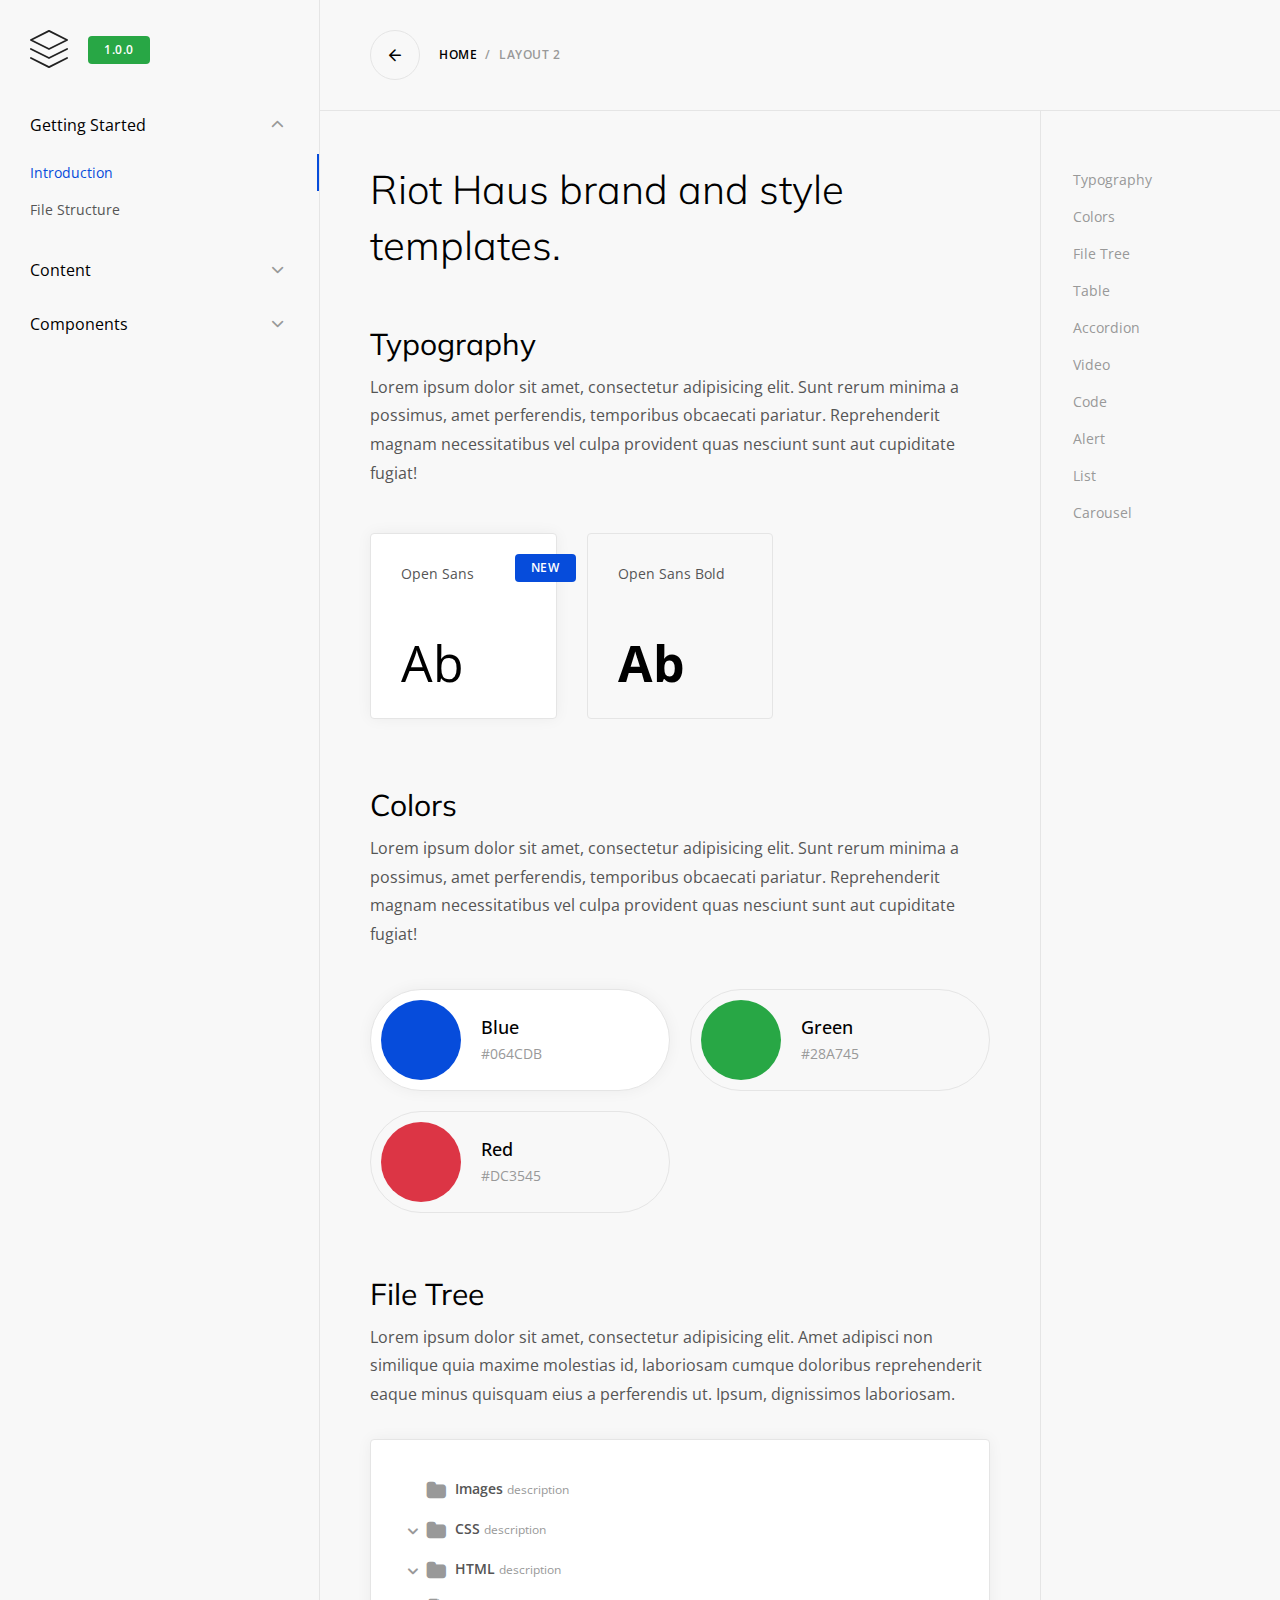
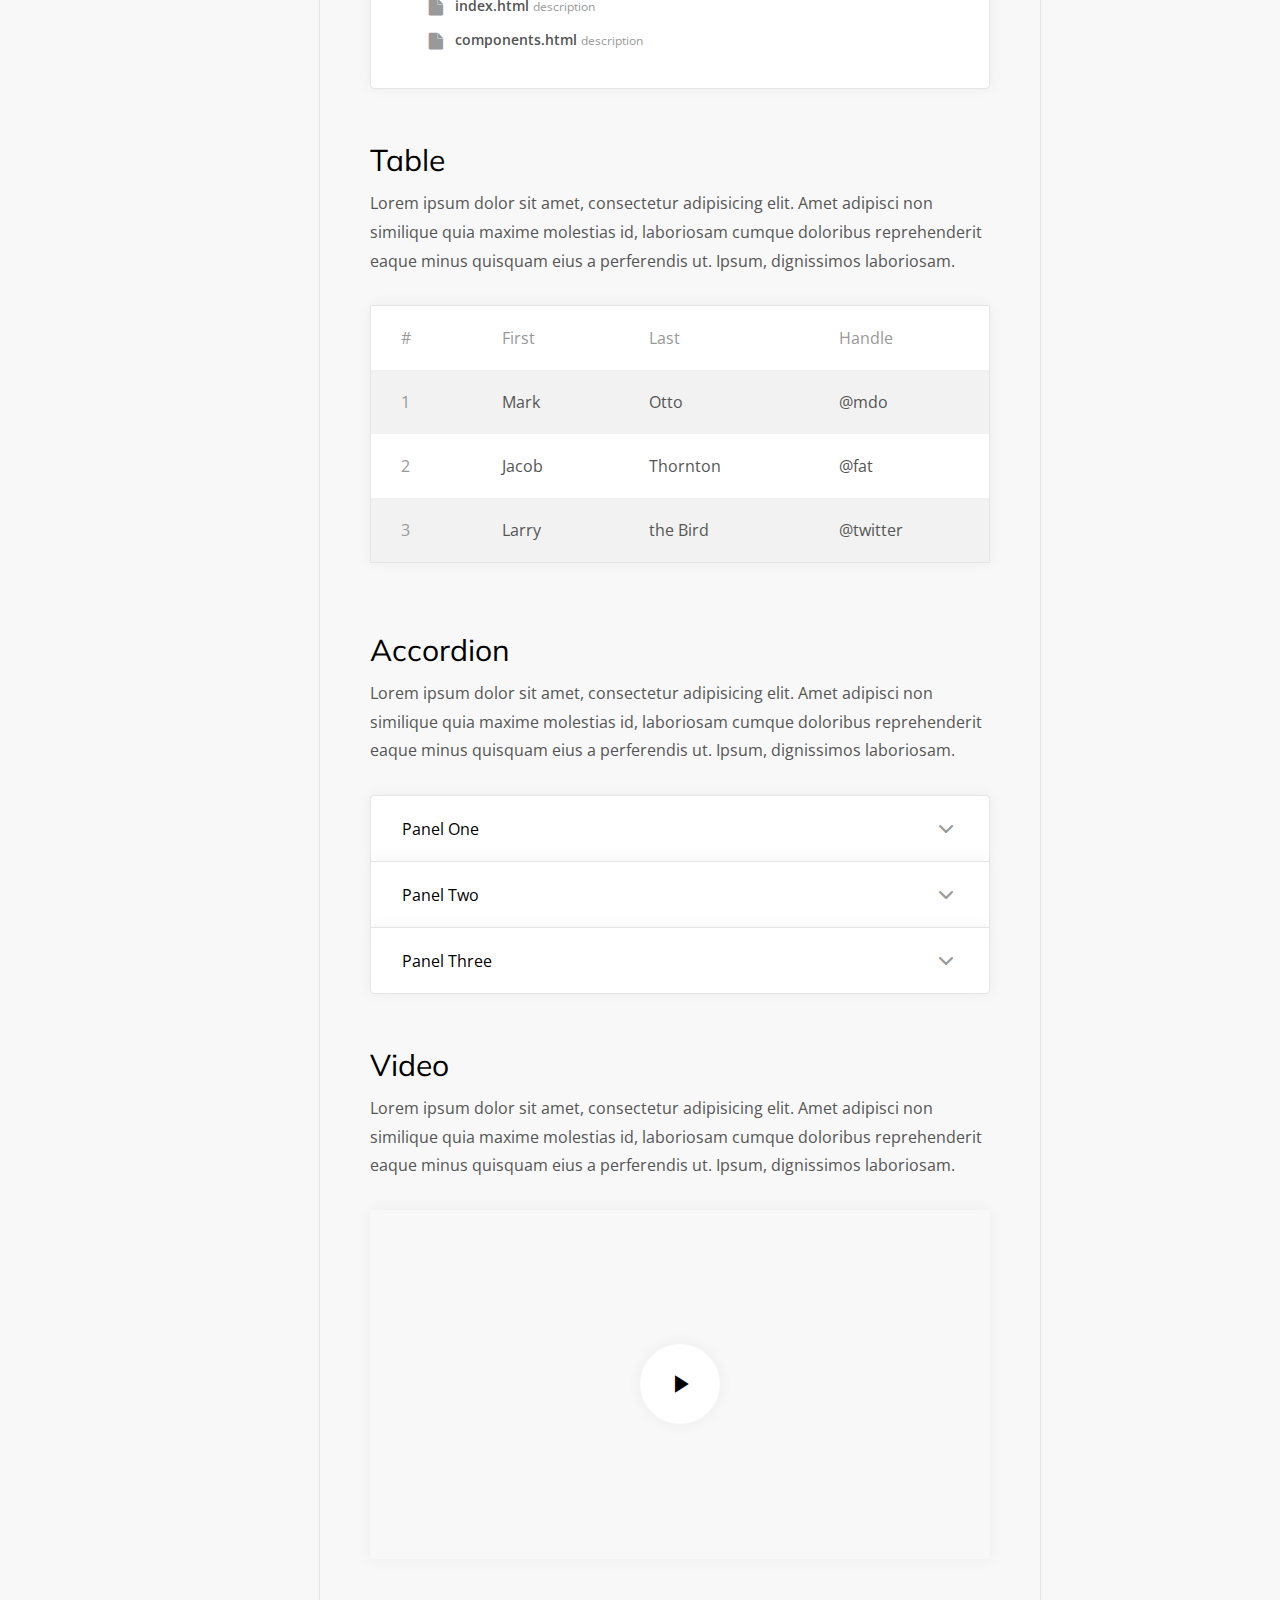
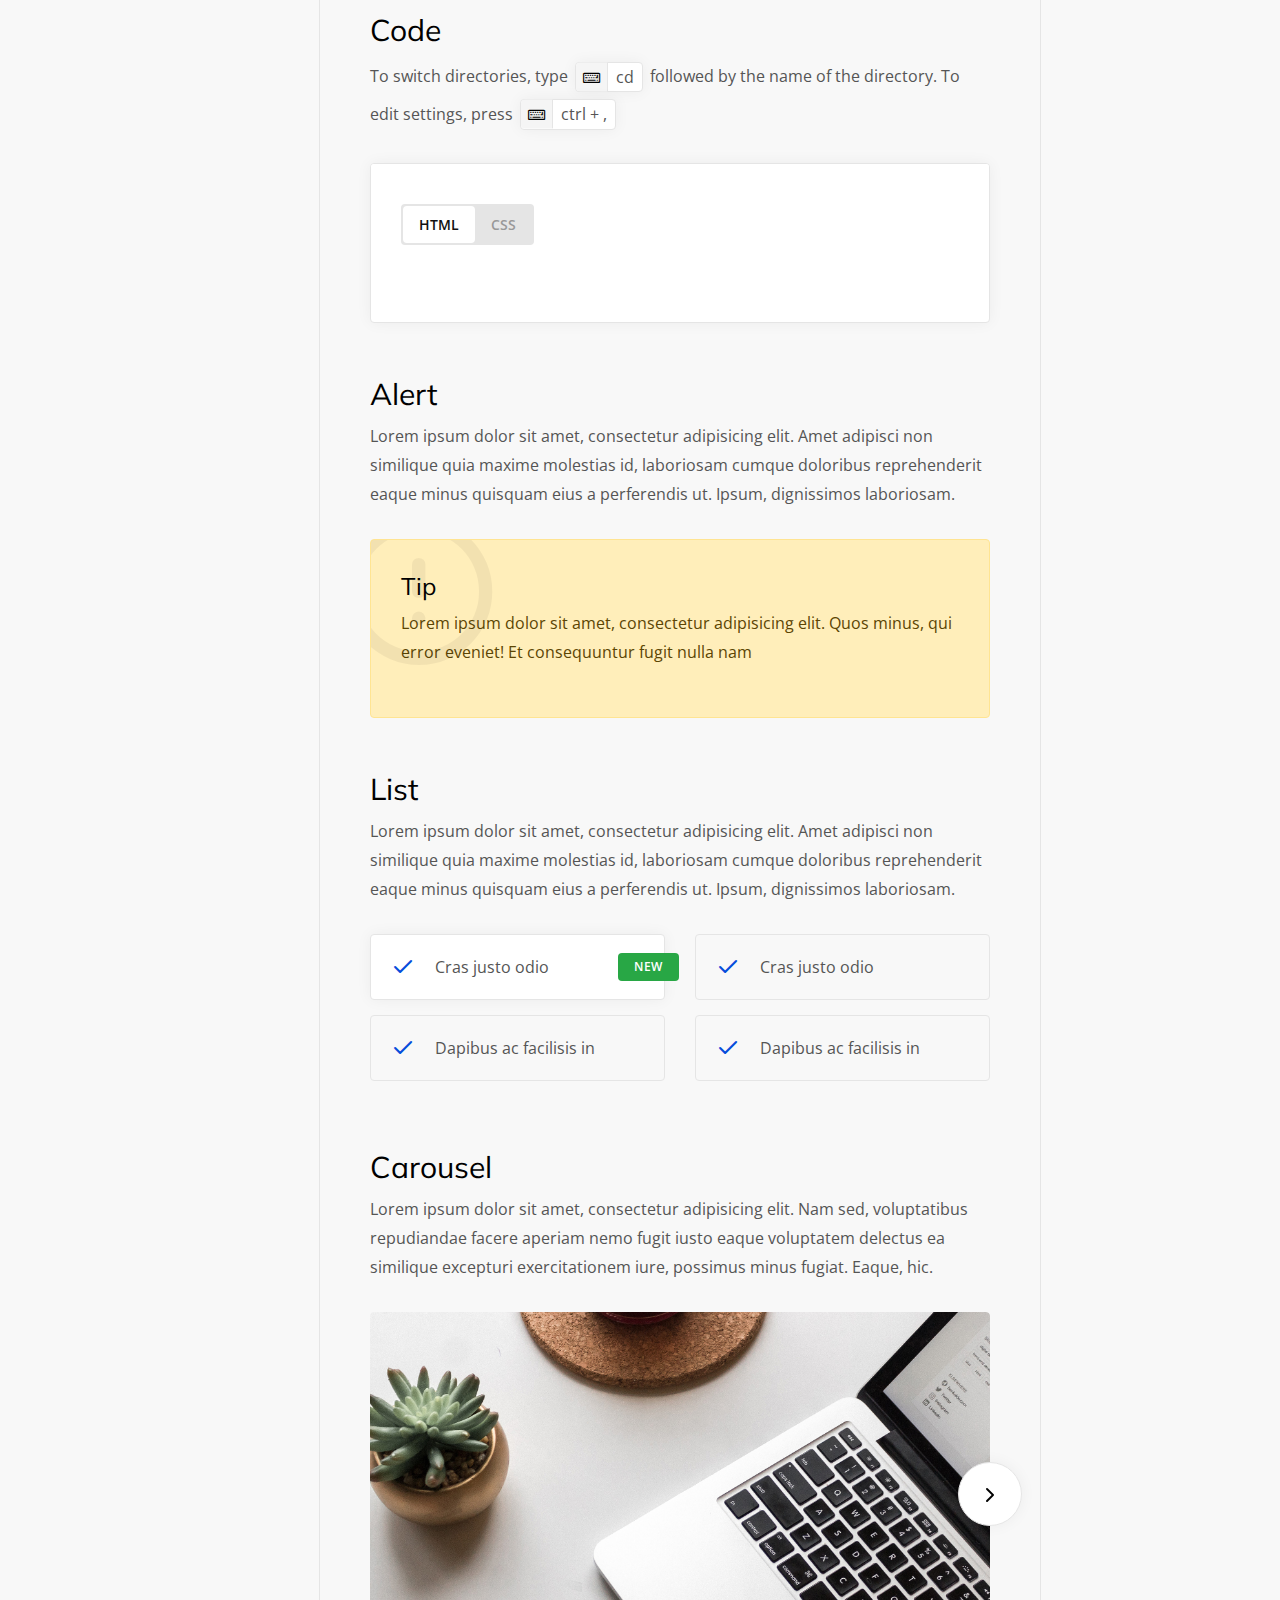
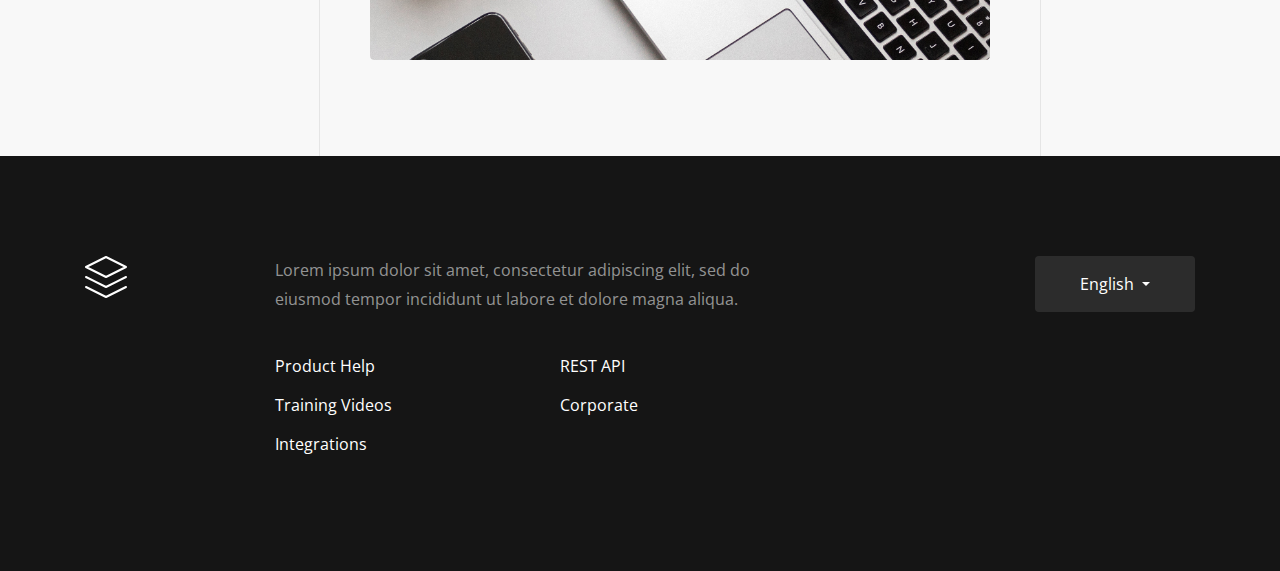
==== commit d851c12a: "Update layout-2.html" ====
--- a/html/docs/layout-2.html
+++ b/html/docs/layout-2.html
@@ -133,7 +133,6 @@
                       </nav>
                     </div>
                     <div class="col text-right">
-                      <a href="" class="btn btn-sm btn-primary btn-rounded">Buy Now</a>
                     </div>
                   </div>
                 </div>
@@ -143,7 +142,7 @@
             <div class="row justify-content-between doc-content-body">
               <article class="col-md-9 col-xxl-8">
 
-                <h1 class="h2 font-weight-light">Your <b>documentation</b> template can look like this. Check it out.</h1>
+                <h1 class="h2 font-weight-light">Riot Haus brand and style templates.</h1>
 
 
                 <!-- typogrpahy -->
@@ -590,4 +589,4 @@
     <script src="../../assets/js/vendor.min.js"></script>
     <script src="../../assets/js/app.js"></script>
   </body>
-</html>+</html>
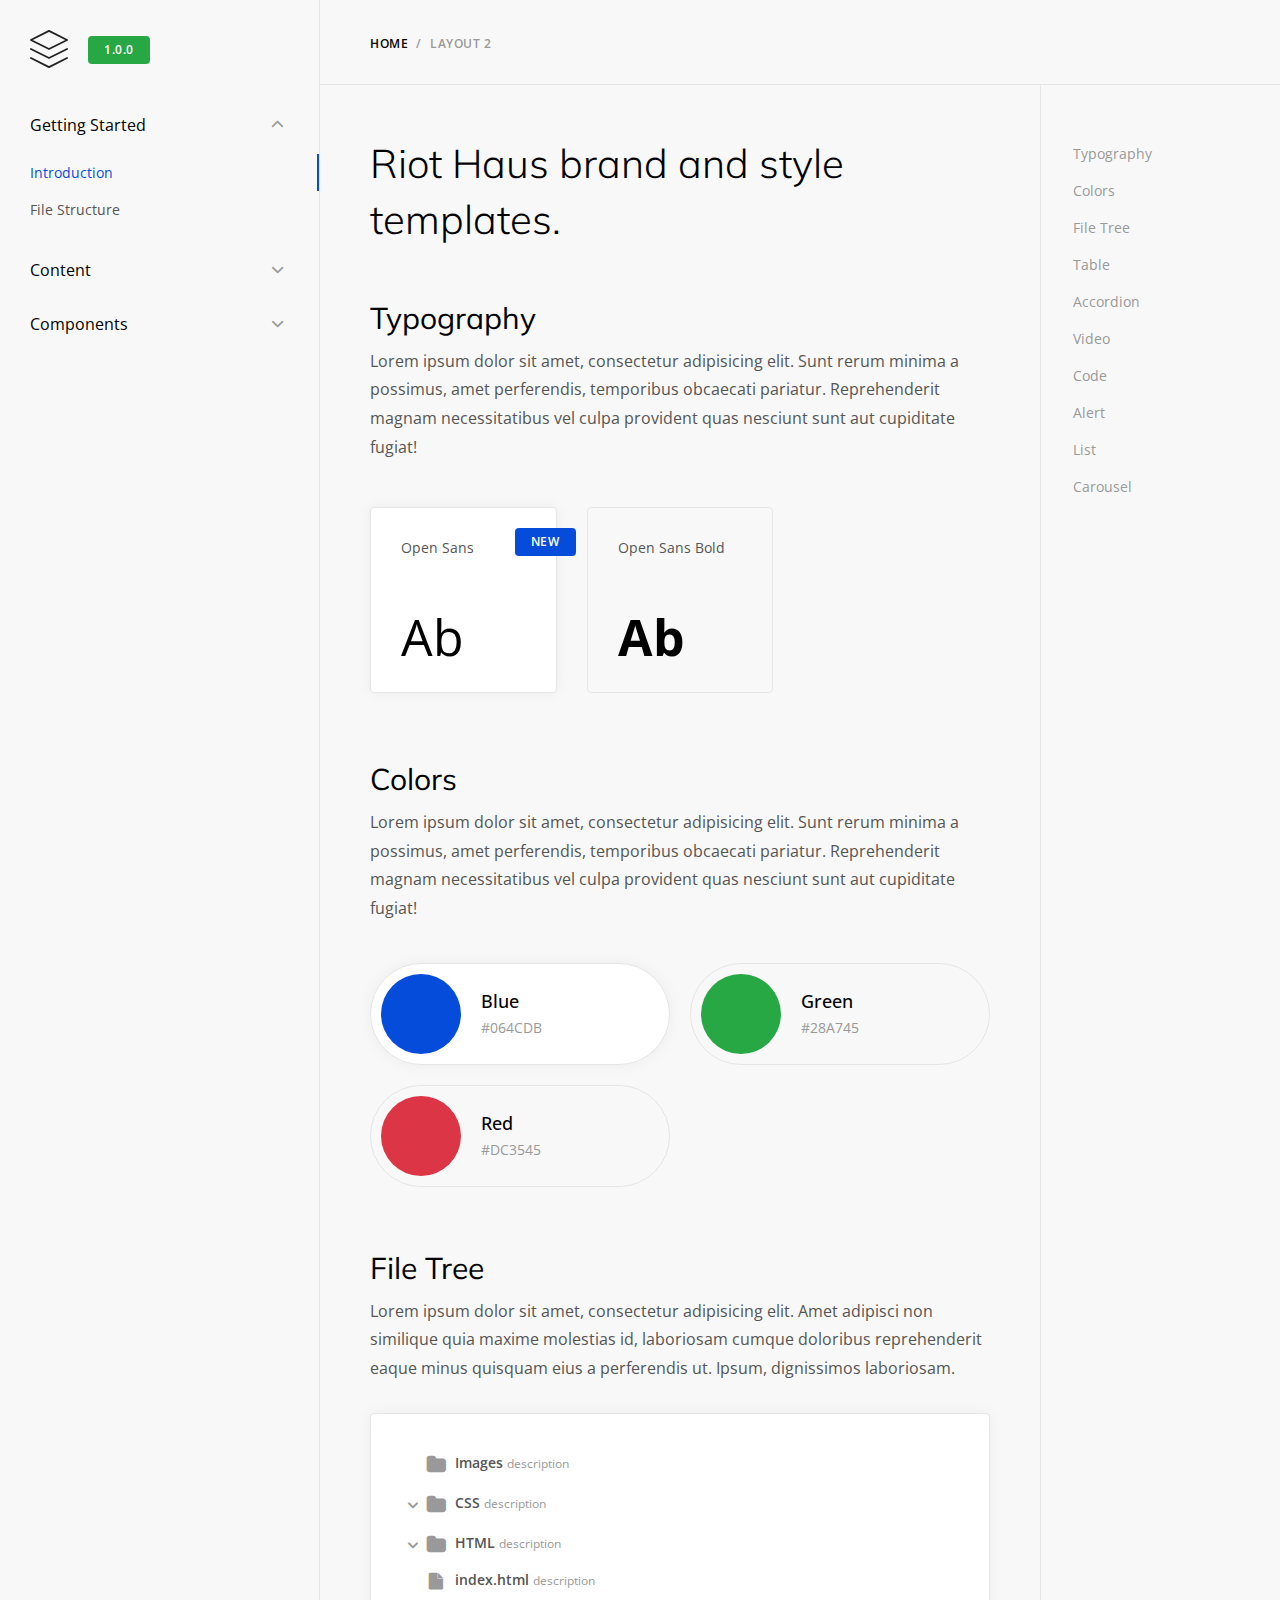
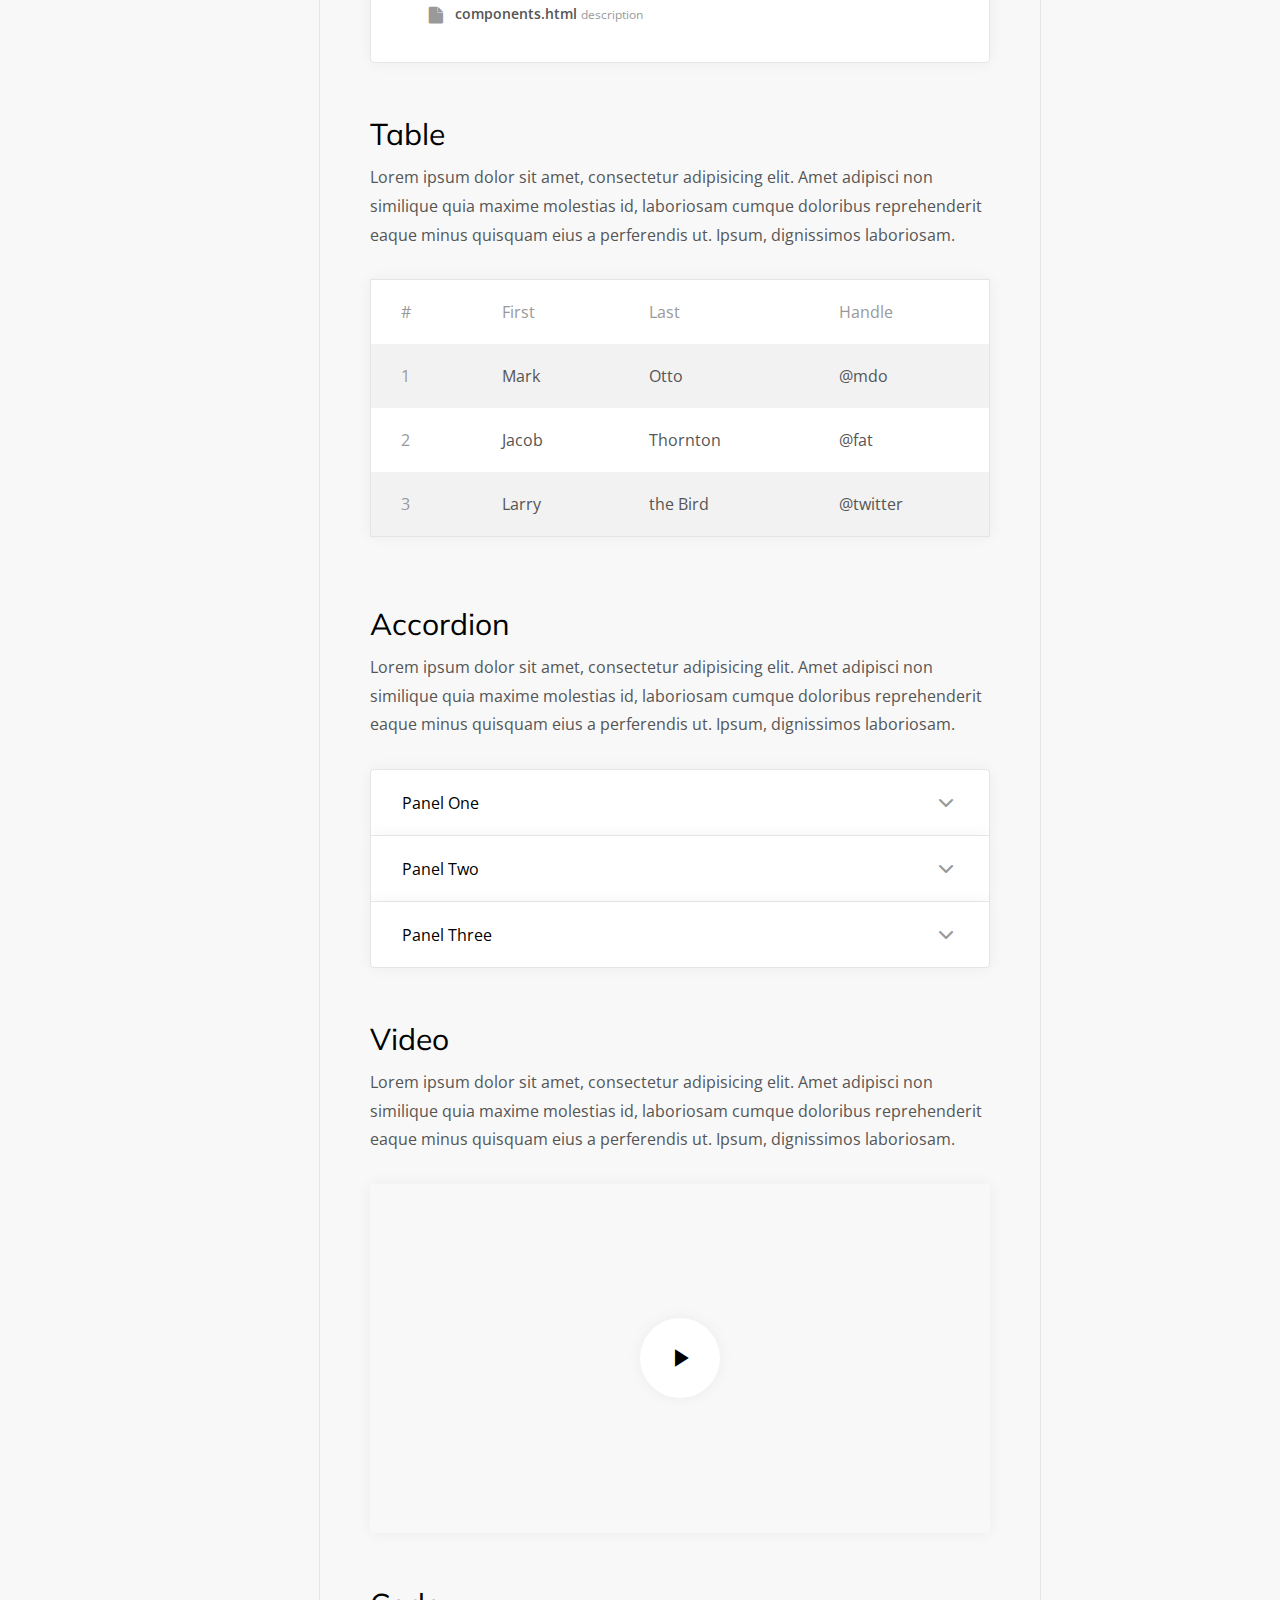
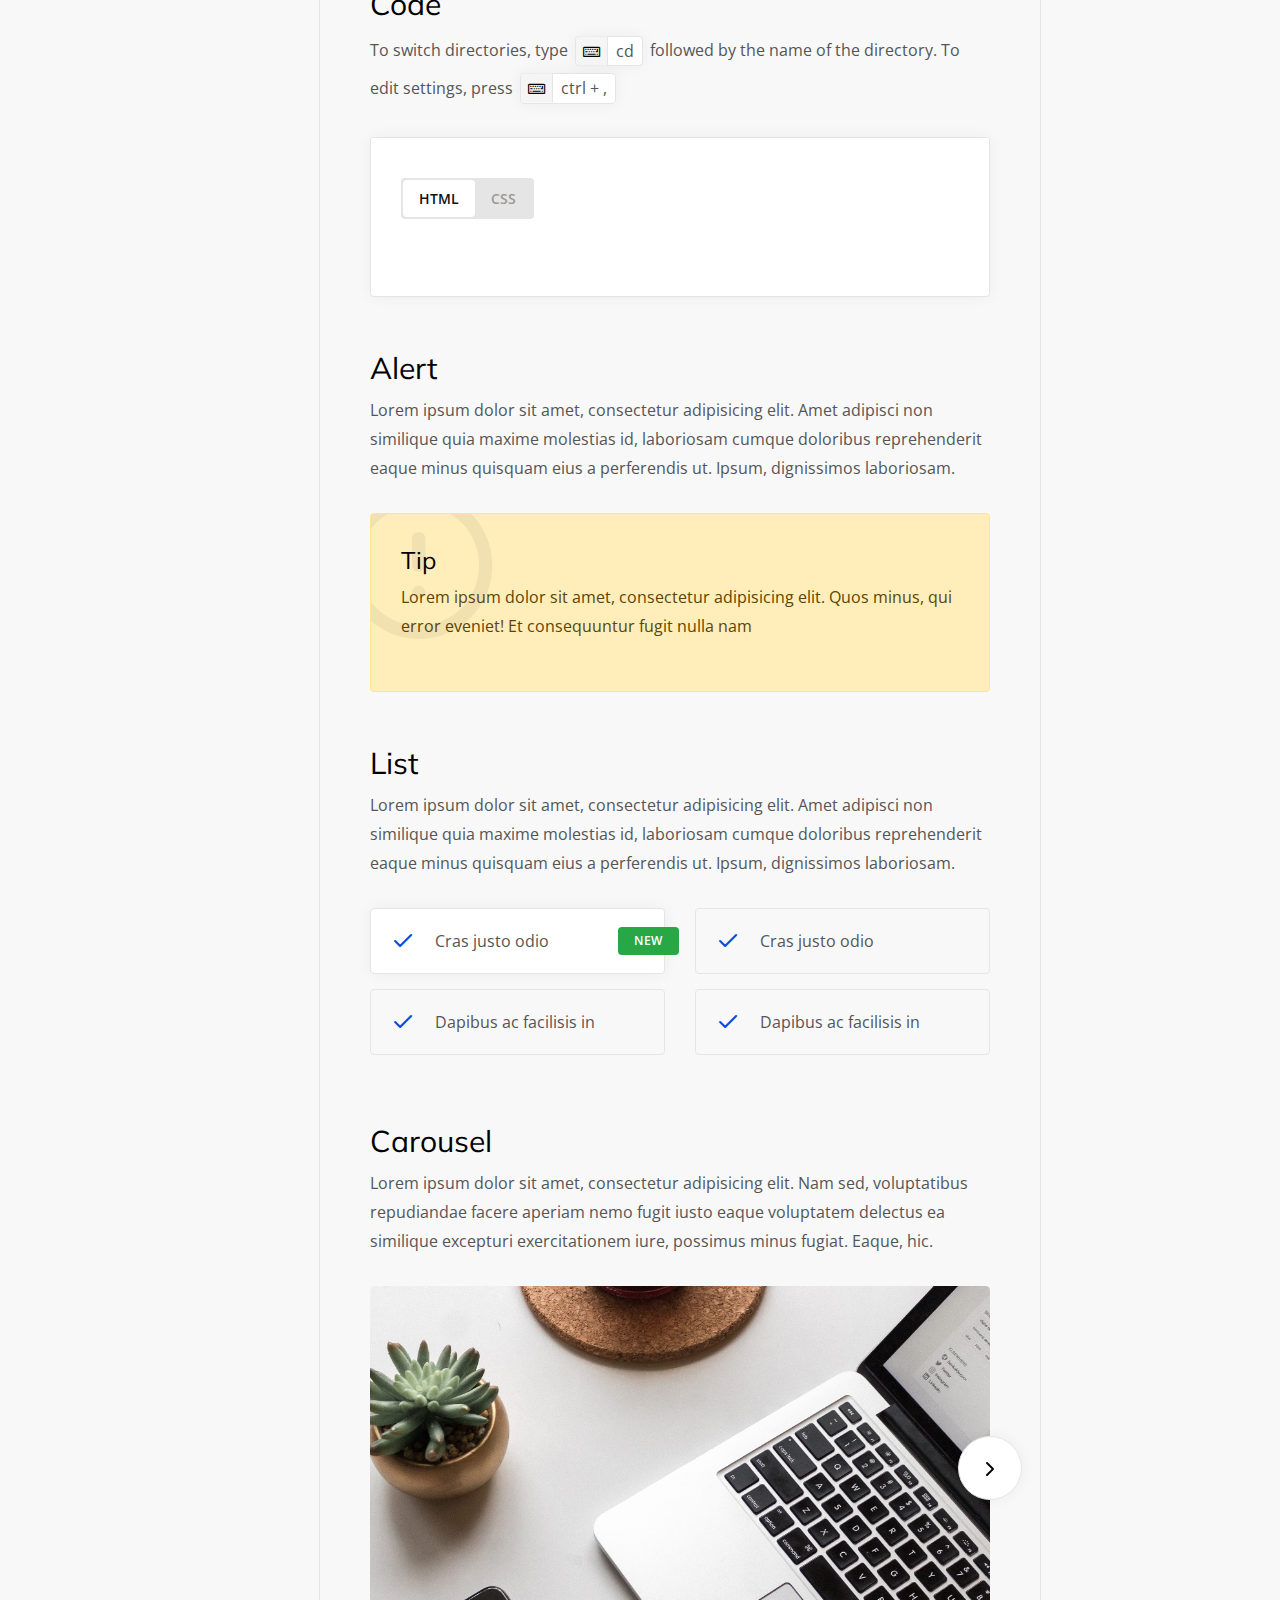
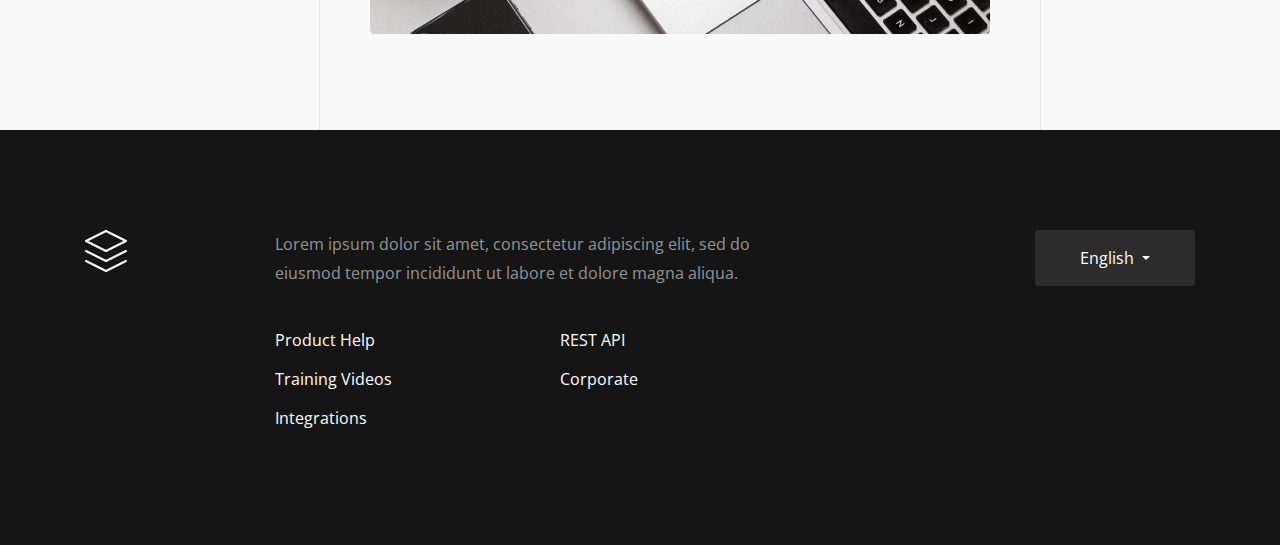
==== commit c55963bc: "Update layout-2.html" ====
--- a/html/docs/layout-2.html
+++ b/html/docs/layout-2.html
@@ -124,8 +124,6 @@
                 <div class="doc-content-header">
                   <div class="row align-items-center">
                     <div class="col">
-                      <nav aria-label="breadcrumb" class="align-items-center">
-                        <a href="../../index.html" class="breadcrumb-back" title="Back"></a>
                         <ol class="breadcrumb d-none d-lg-inline-flex"> 
                           <li class="breadcrumb-item"><a href="../../index.html">Home</a></li>
                           <li class="breadcrumb-item active" aria-current="page">Layout 2</li>
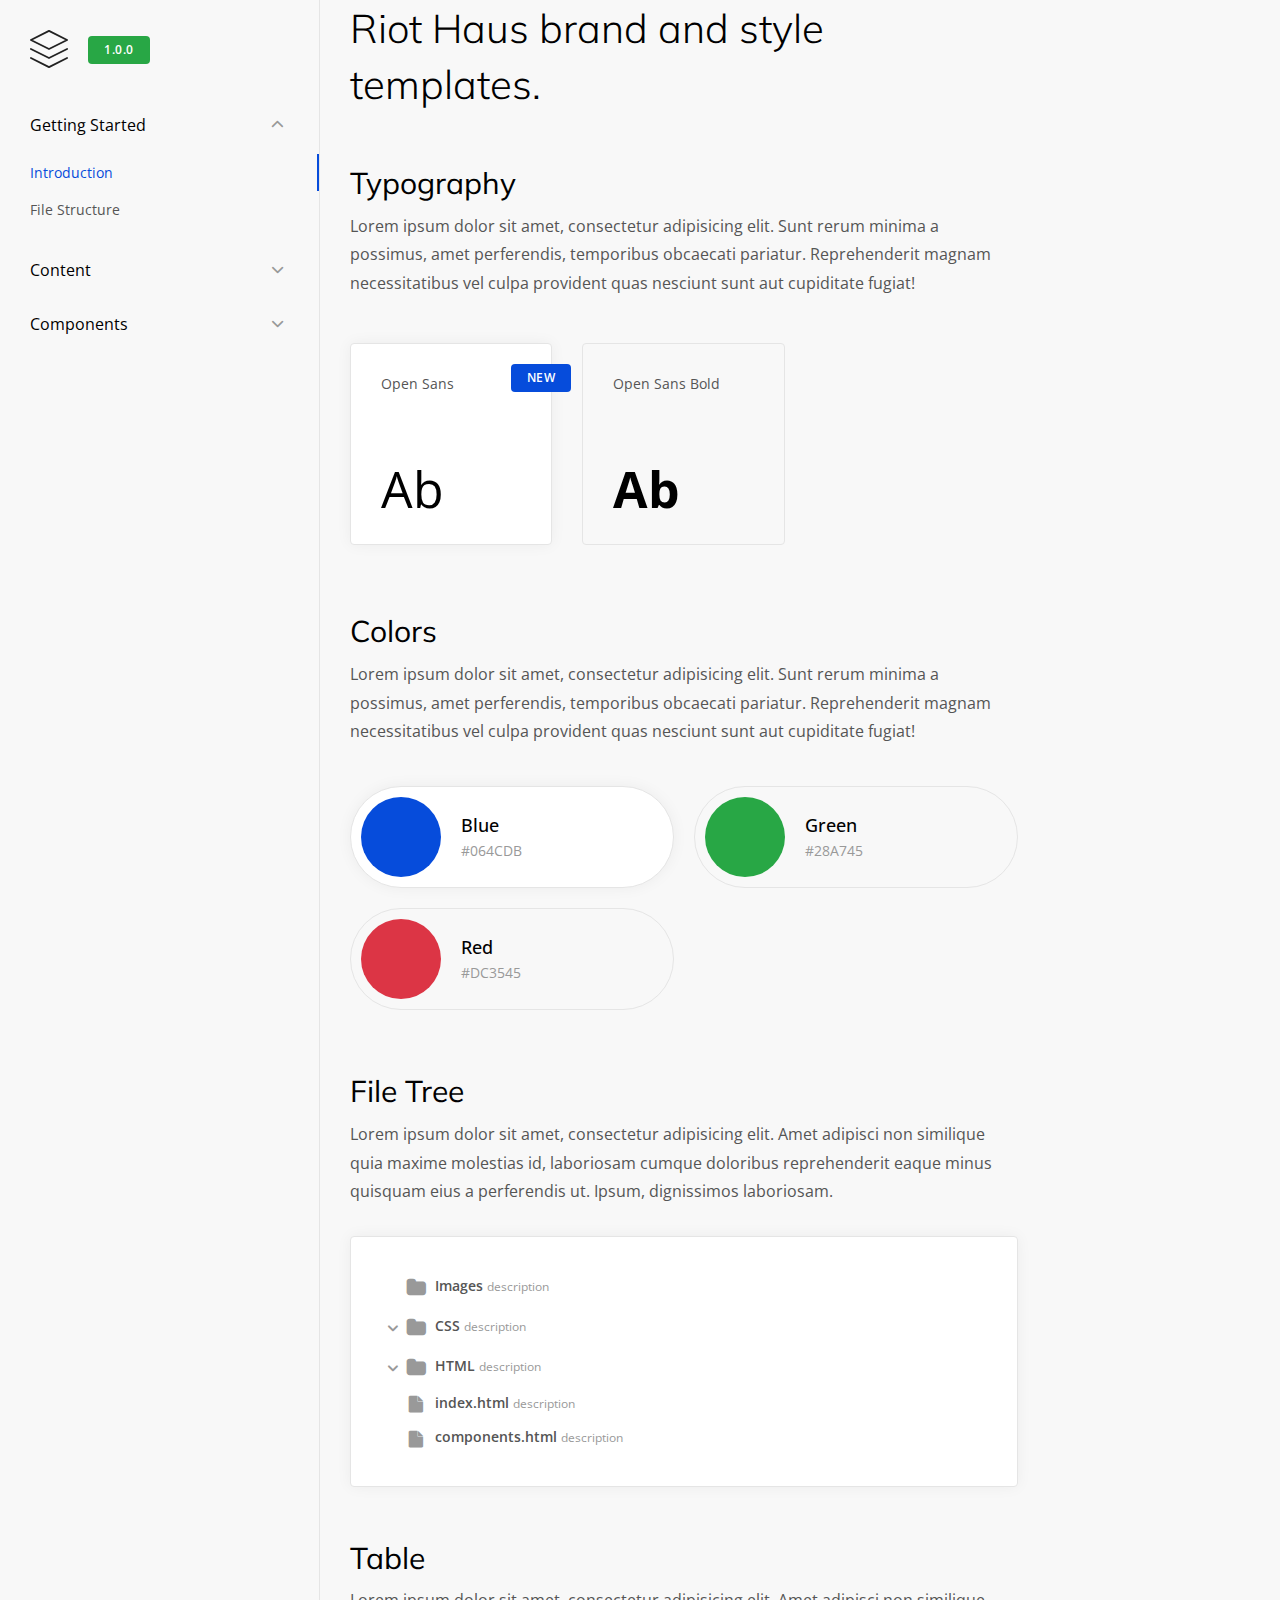
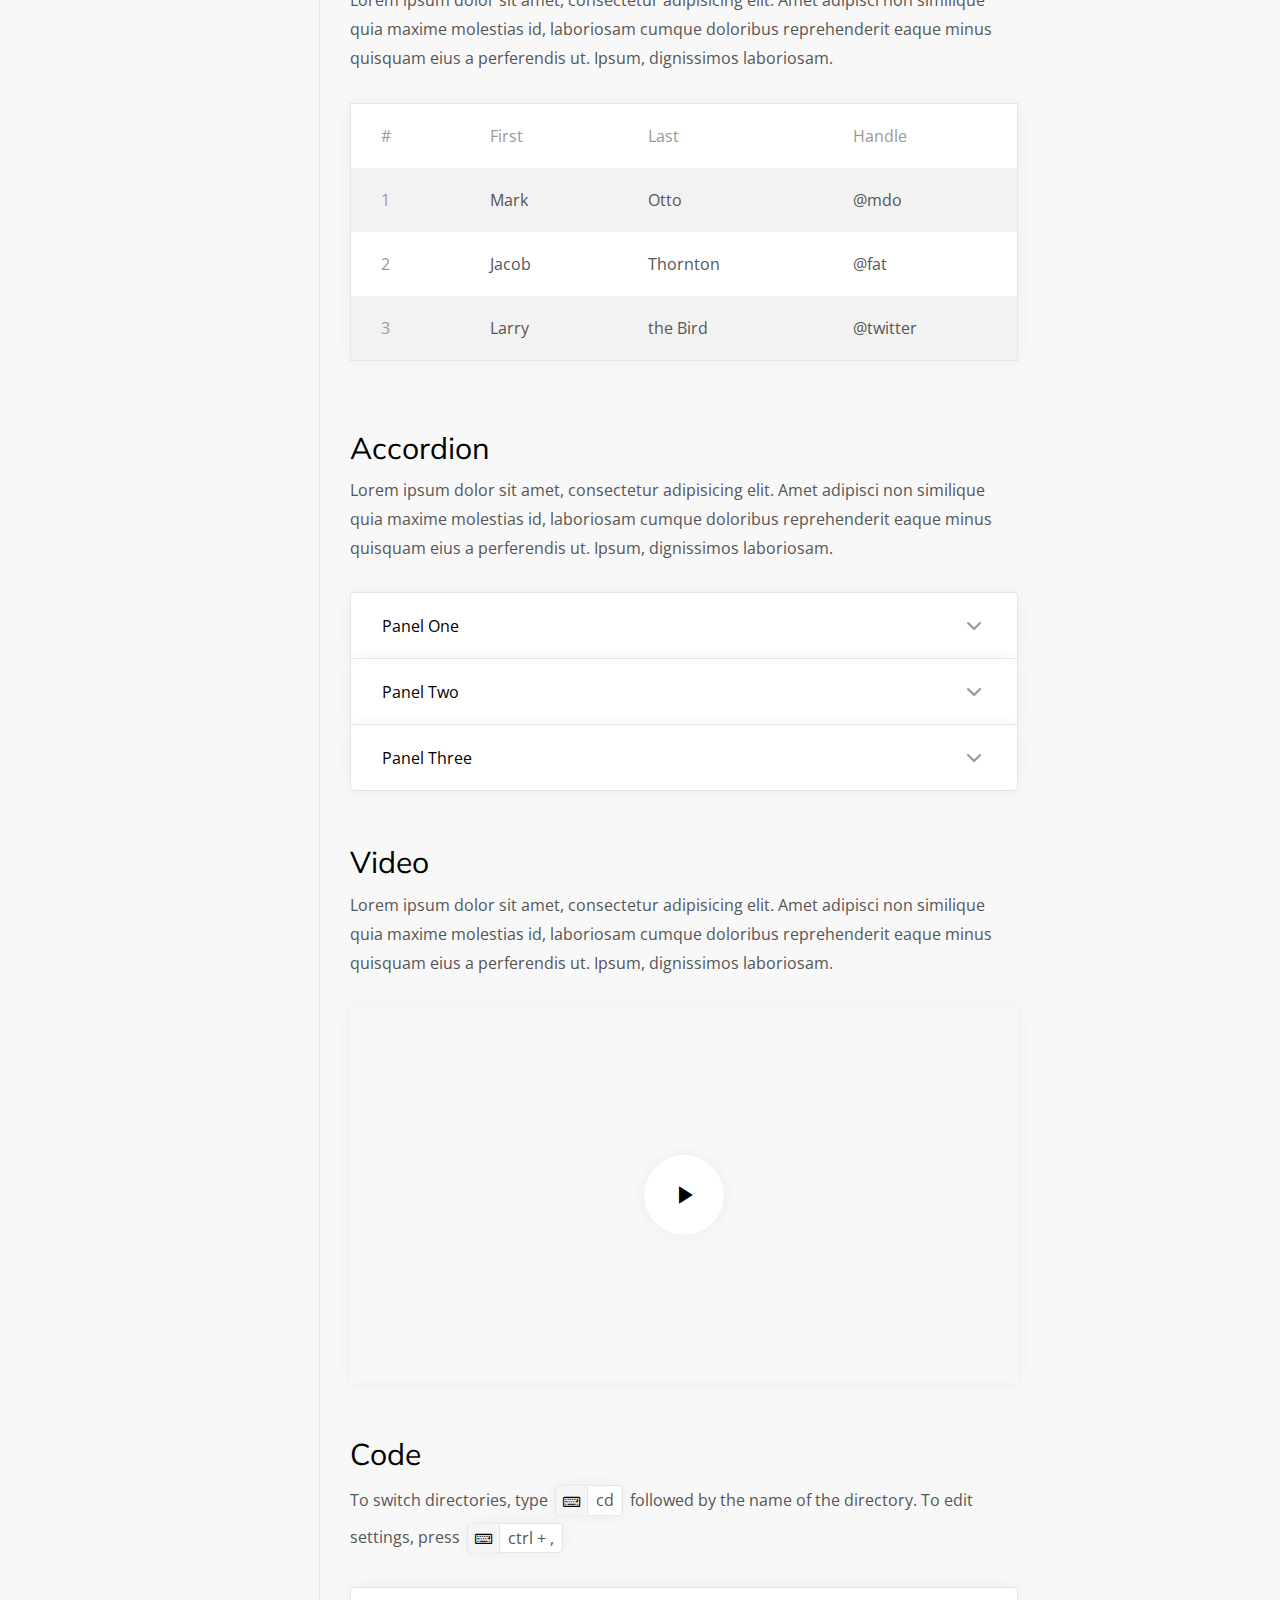
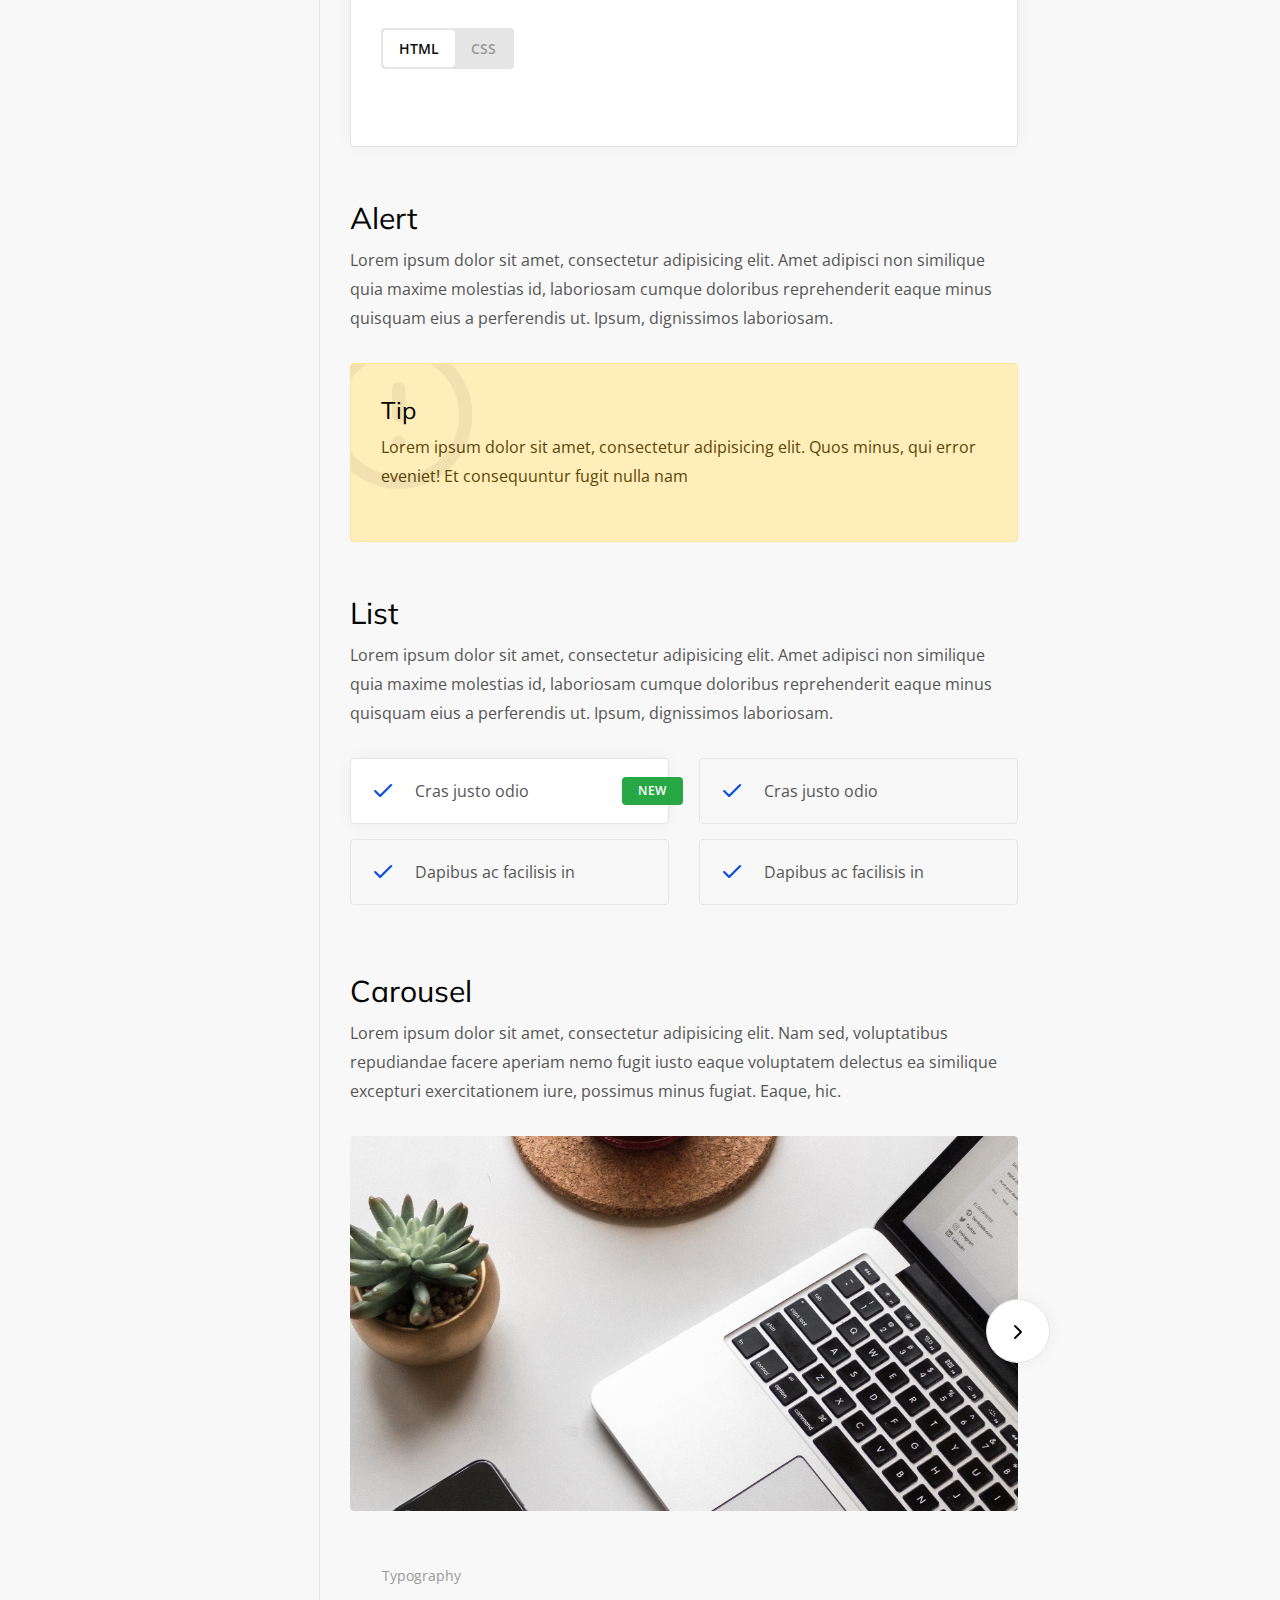
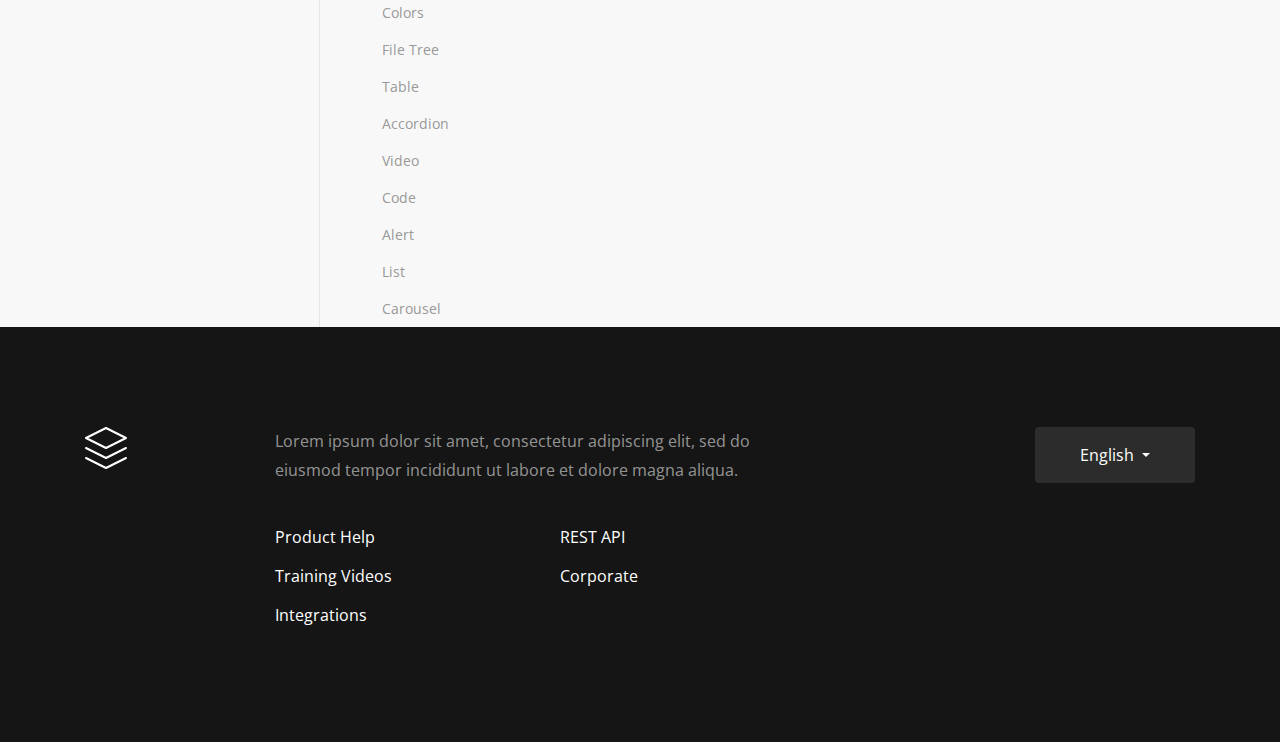
==== commit 5b7395f2: "Update layout-2.html" ====
--- a/html/docs/layout-2.html
+++ b/html/docs/layout-2.html
@@ -118,26 +118,6 @@
 
           <!-- content -->
           <article class="col-lg-9 col-xxl-10 doc-content">
-
-            <div class="row">
-              <div class="col">
-                <div class="doc-content-header">
-                  <div class="row align-items-center">
-                    <div class="col">
-                        <ol class="breadcrumb d-none d-lg-inline-flex"> 
-                          <li class="breadcrumb-item"><a href="../../index.html">Home</a></li>
-                          <li class="breadcrumb-item active" aria-current="page">Layout 2</li>
-                        </ol>
-                      </nav>
-                    </div>
-                    <div class="col text-right">
-                    </div>
-                  </div>
-                </div>
-              </div>
-            </div>
-
-            <div class="row justify-content-between doc-content-body">
               <article class="col-md-9 col-xxl-8">
 
                 <h1 class="h2 font-weight-light">Riot Haus brand and style templates.</h1>
